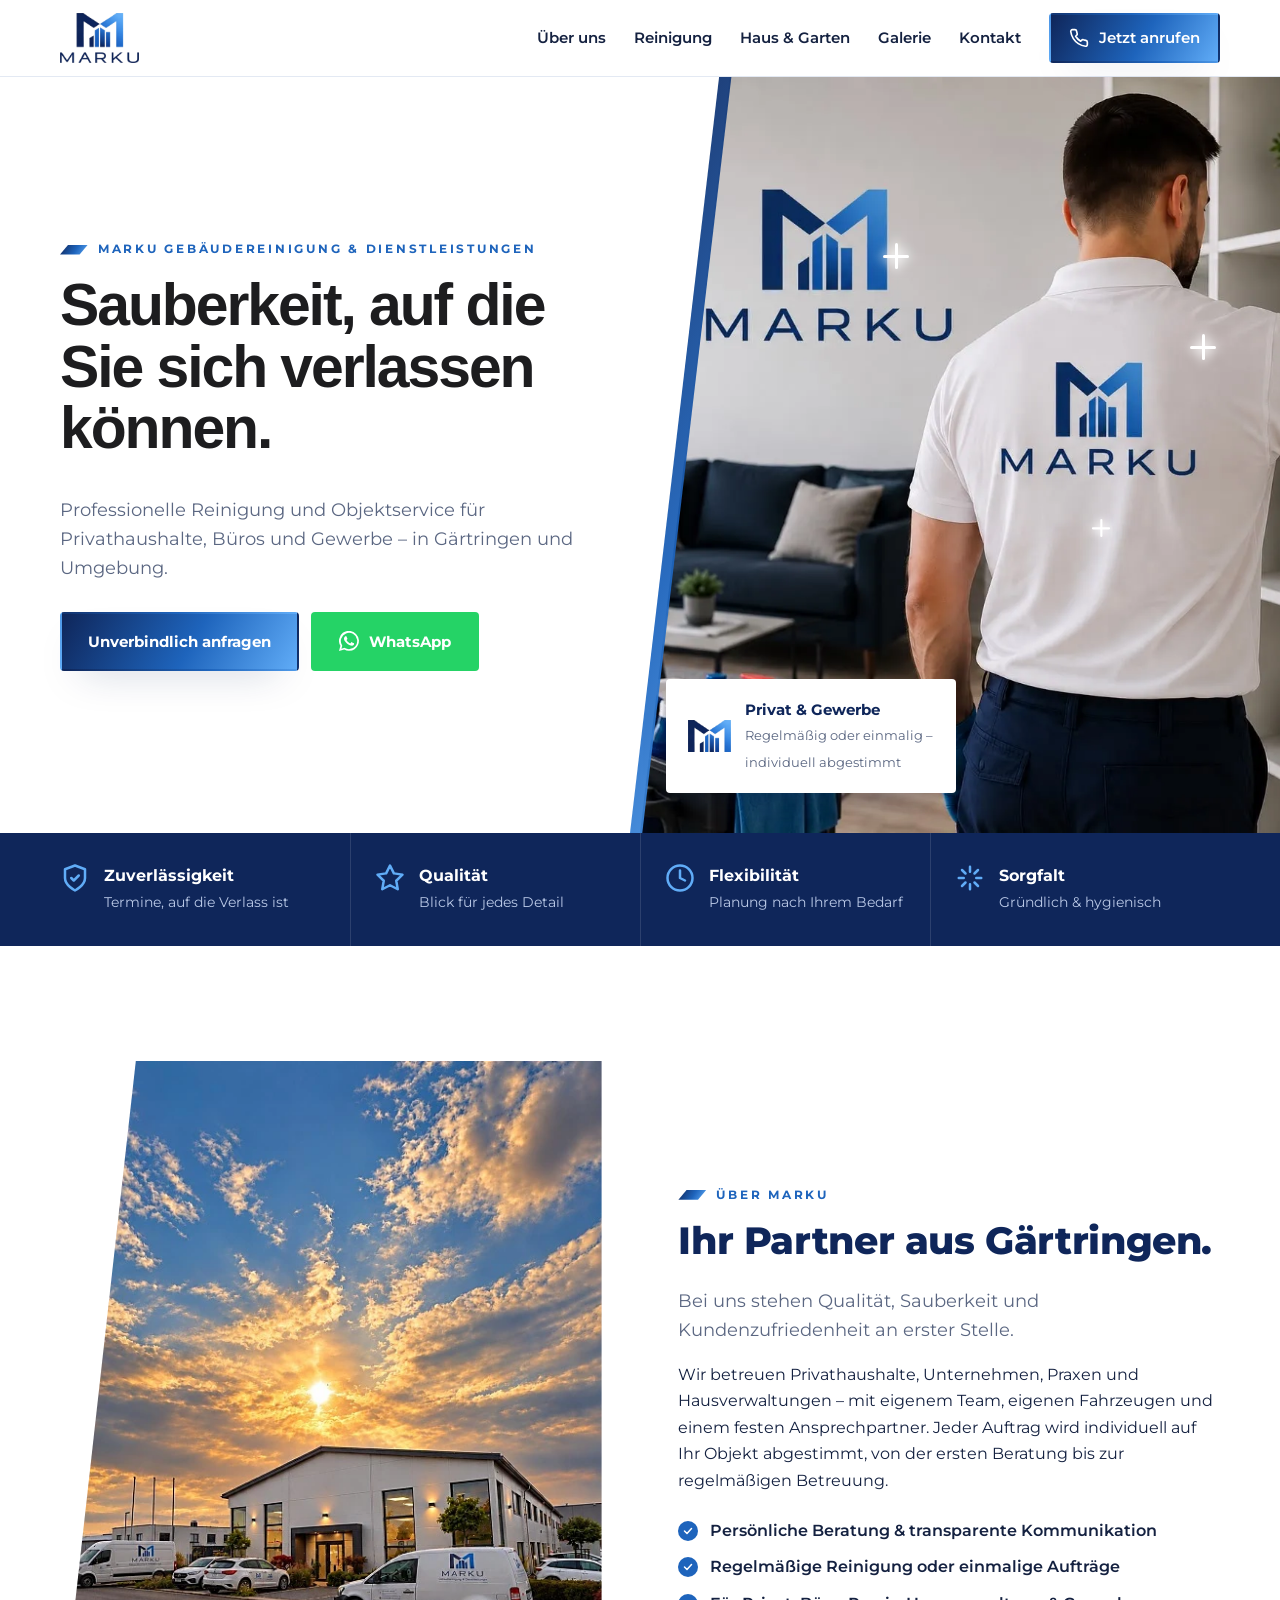
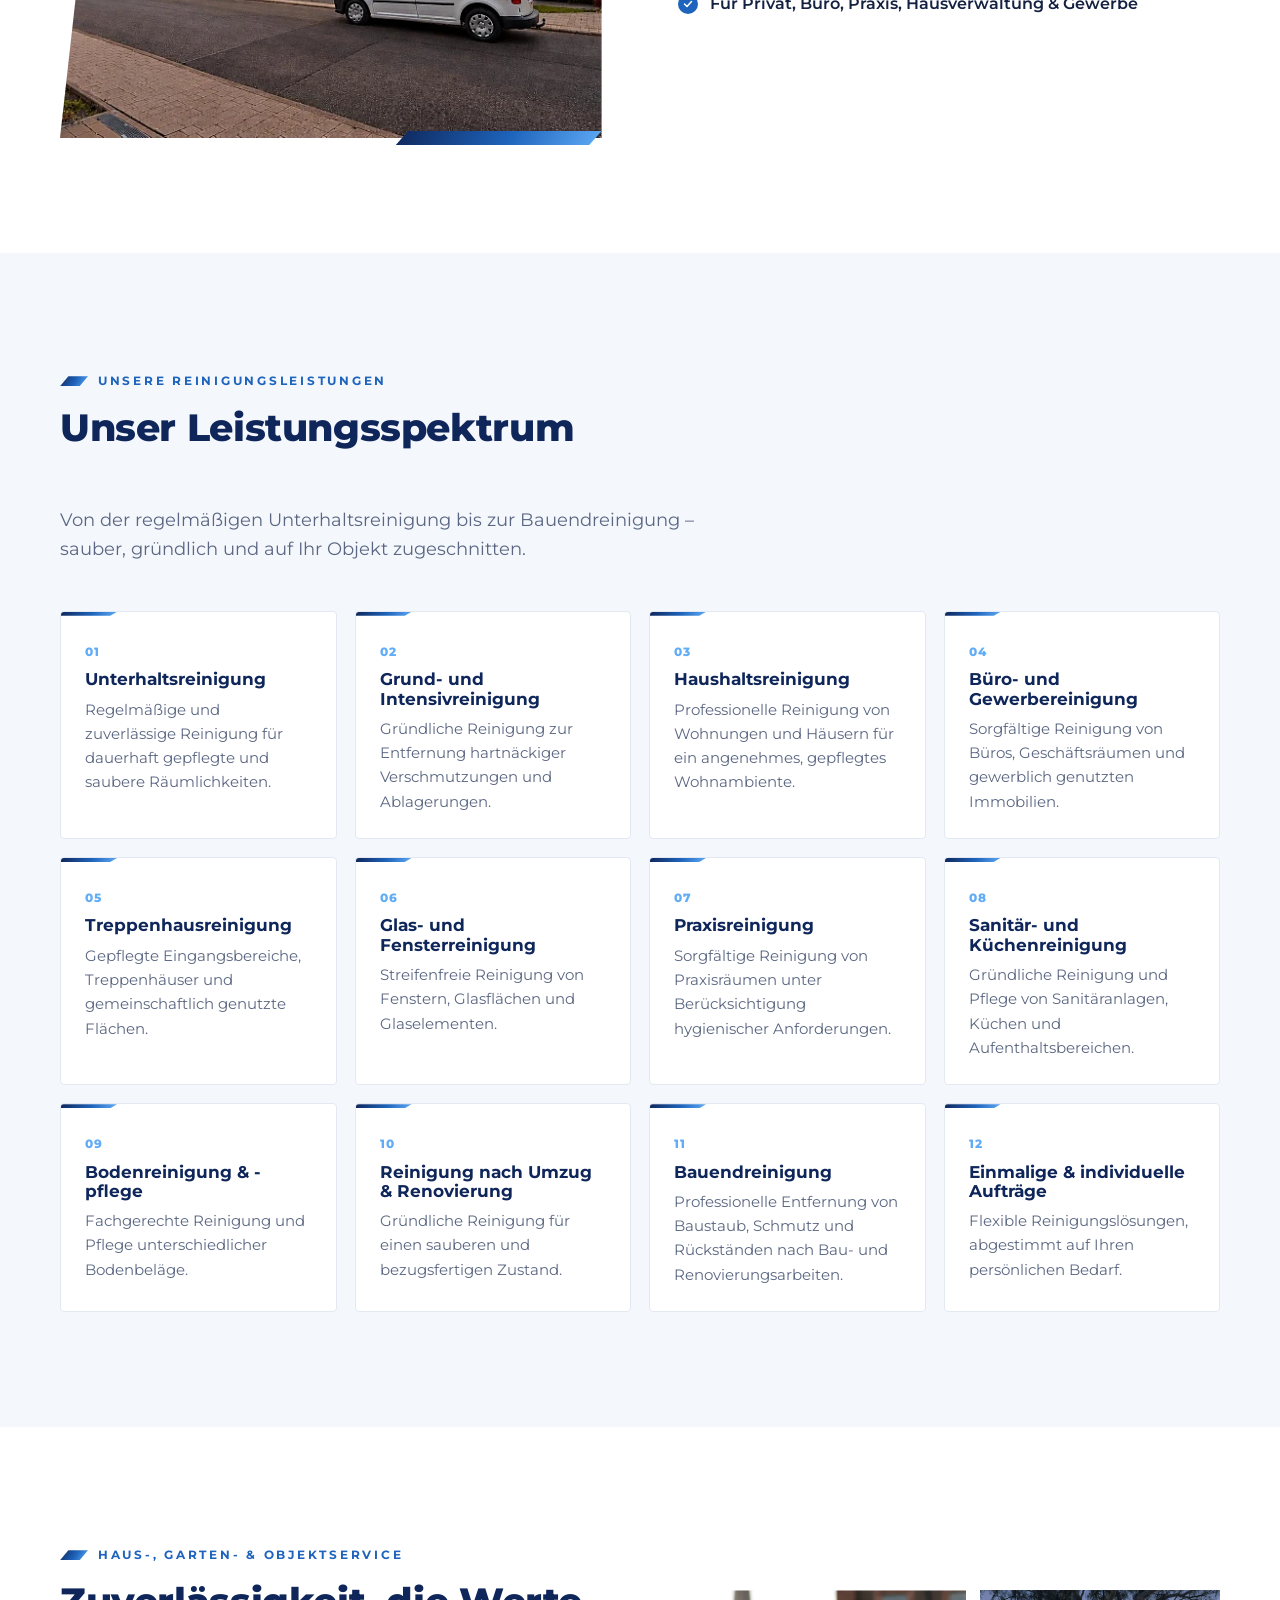
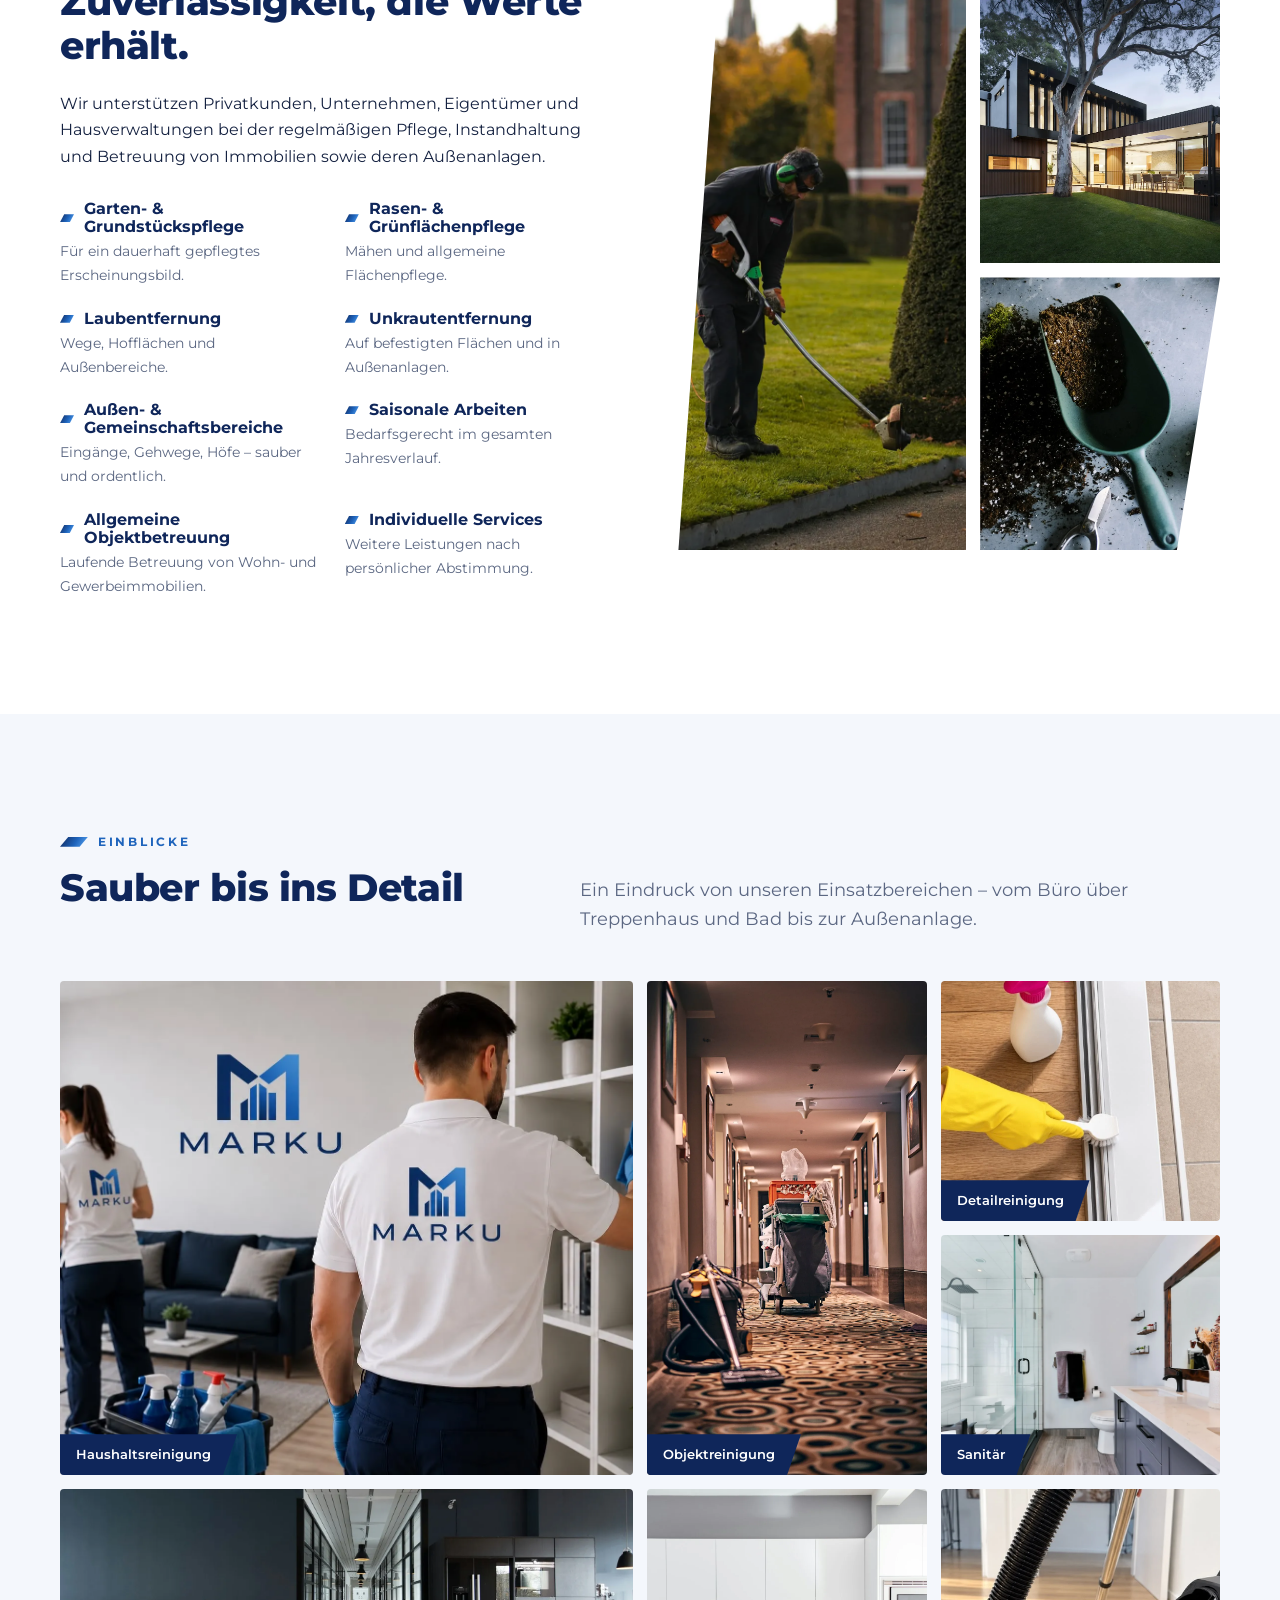
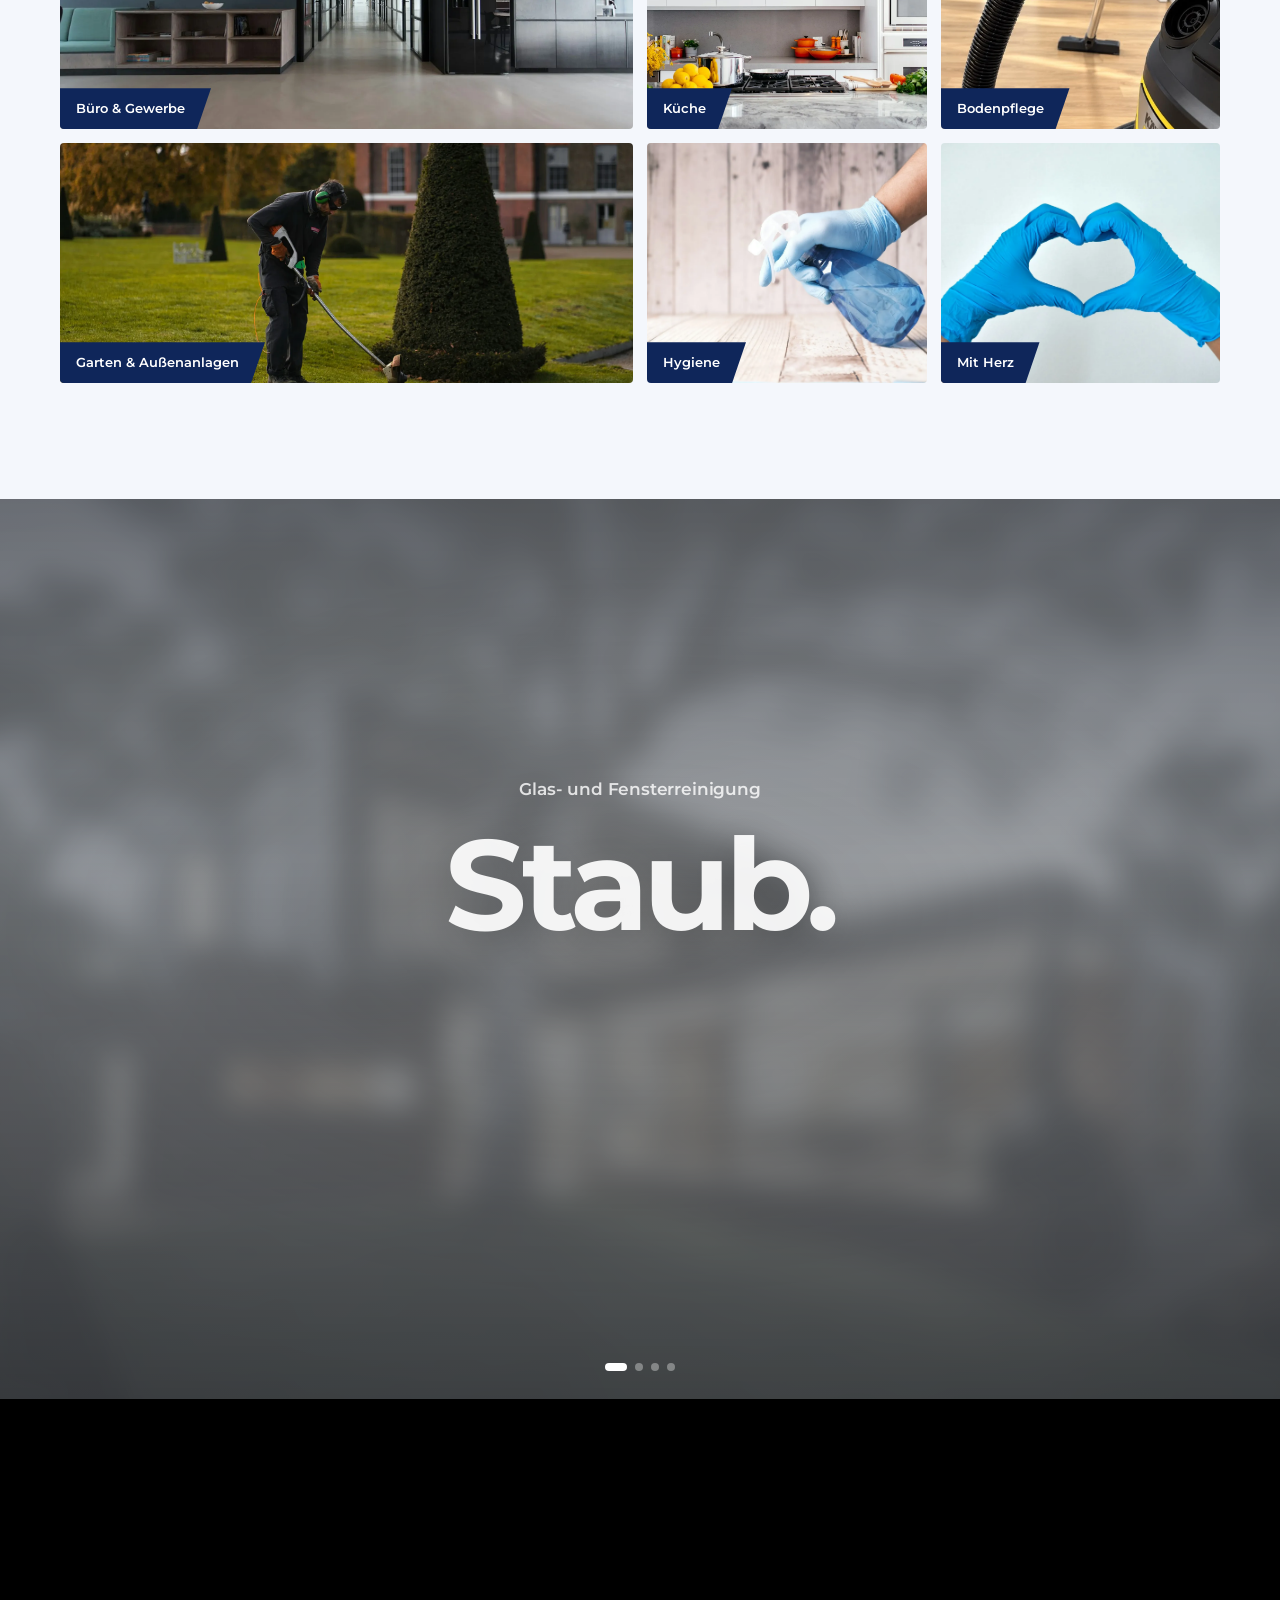
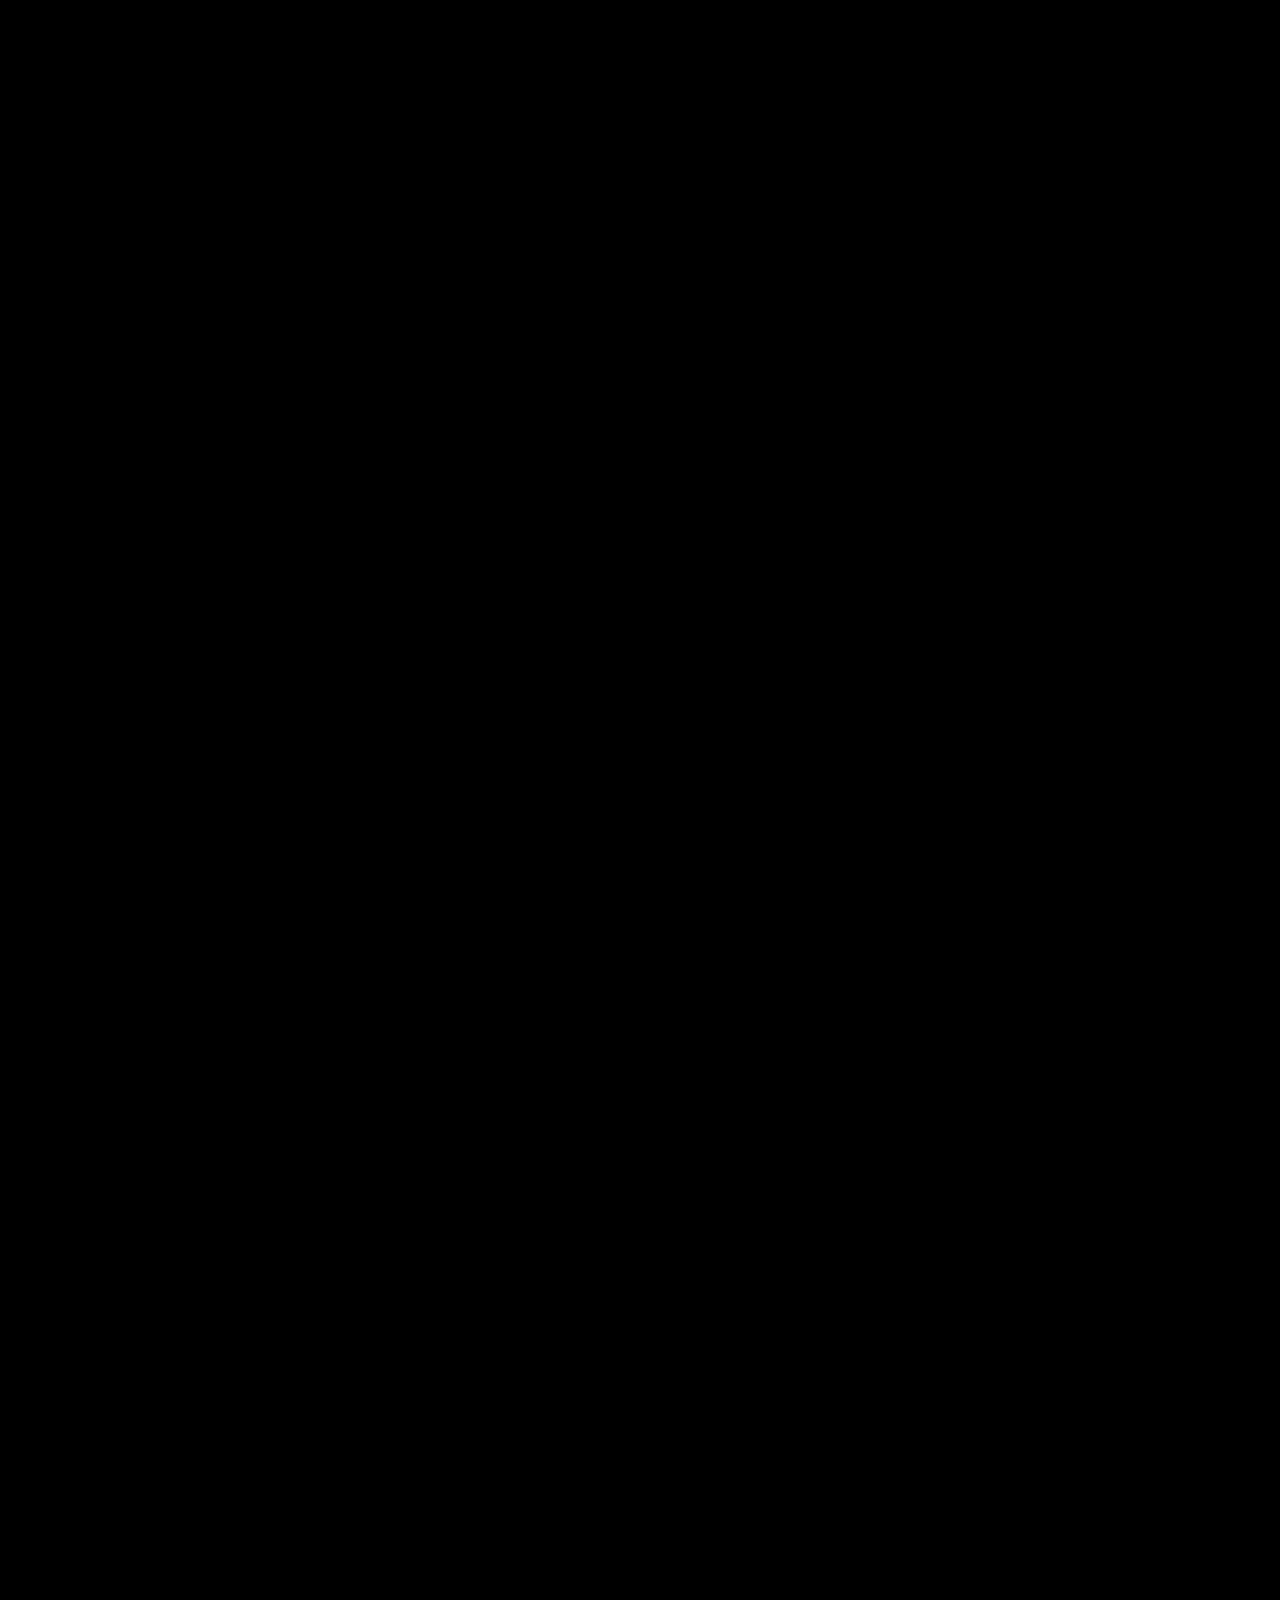
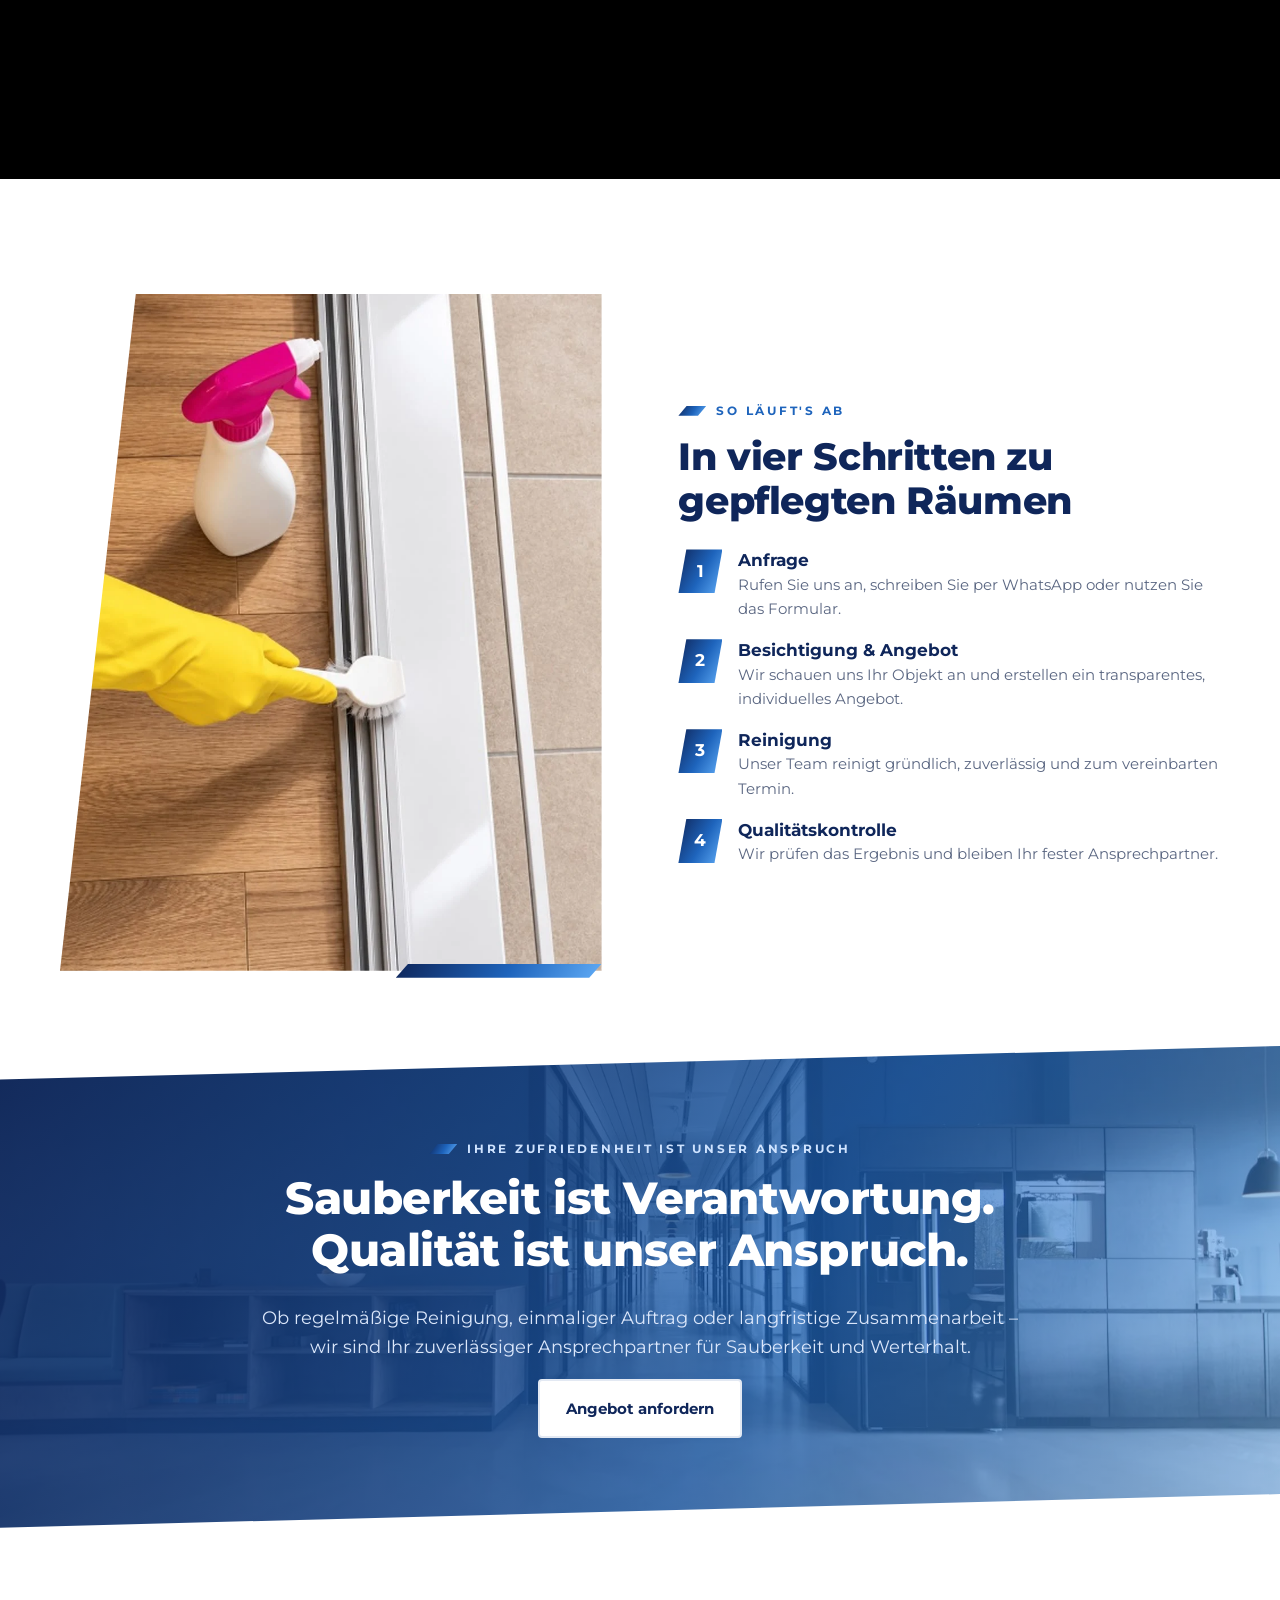
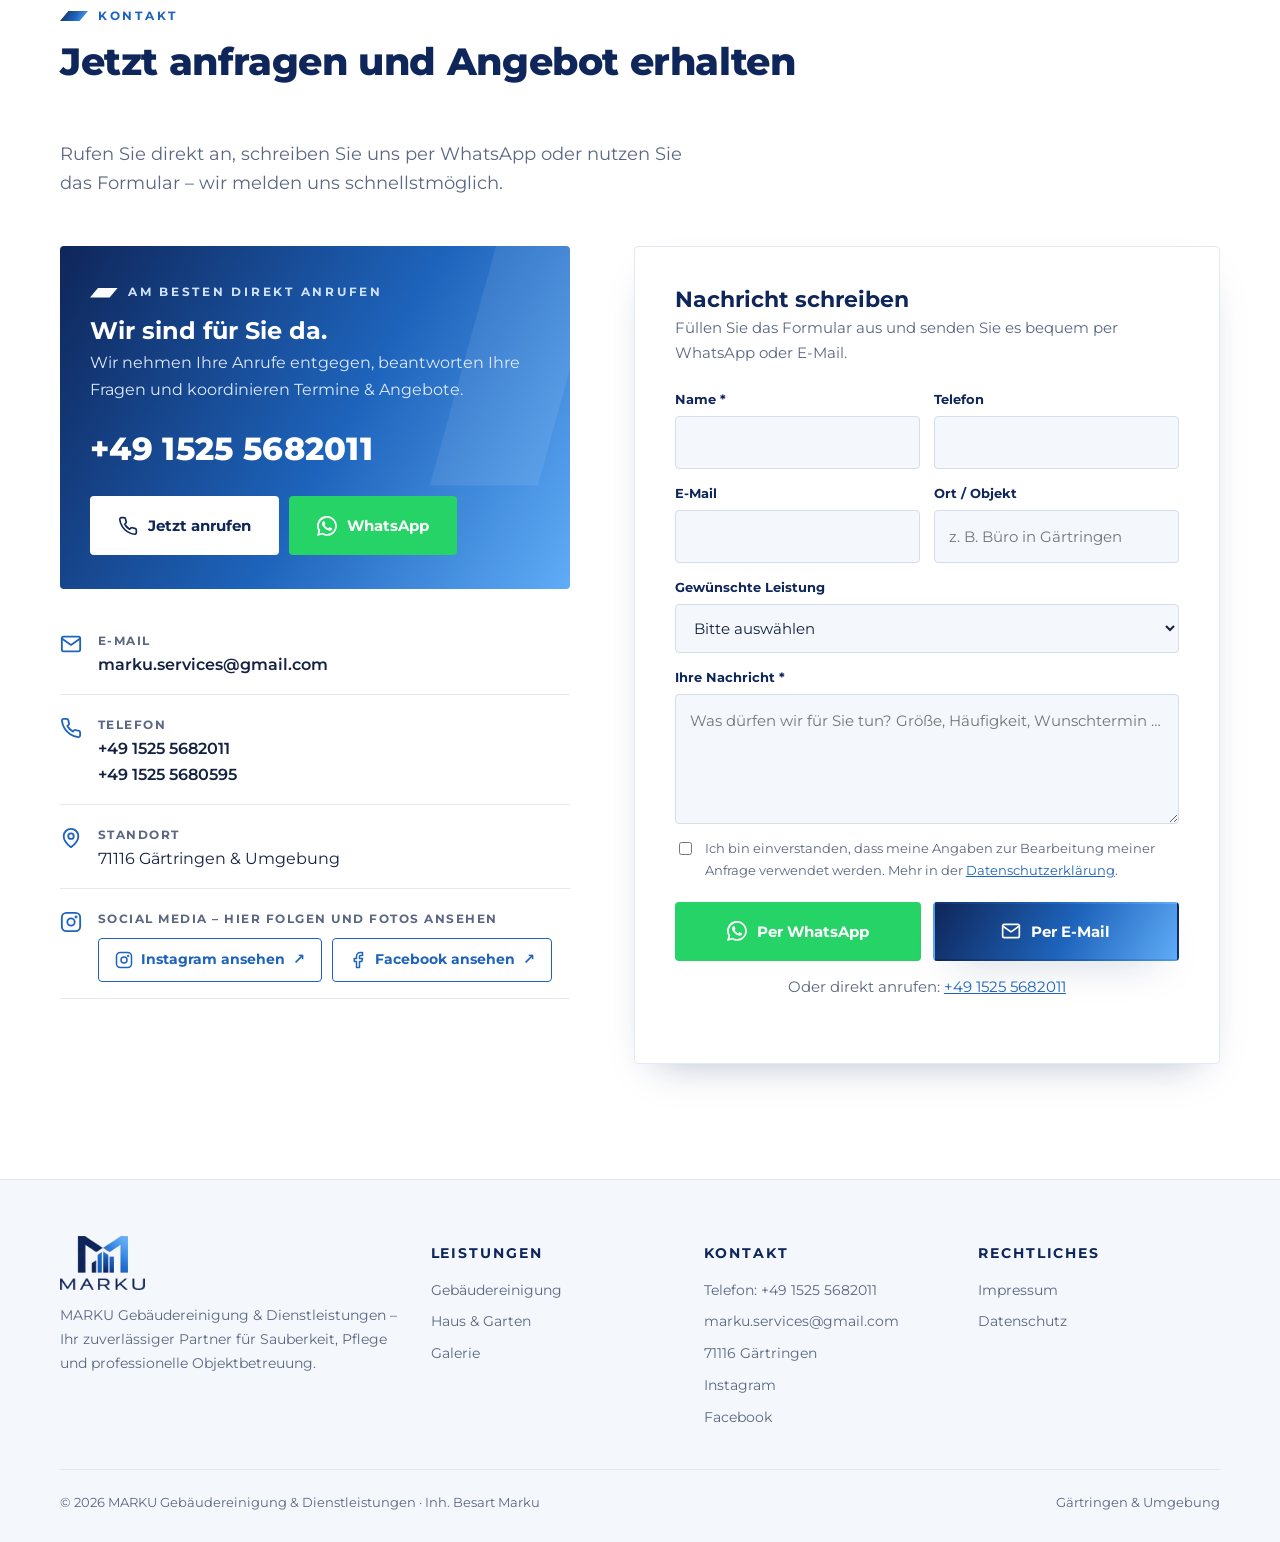
==== index.html @ d7a5909e "Social-Links als erkennbare Buttons (Instagram/Facebook ansehen) Co-Authored-By: Claude Sonnet 5.5 <" ====
<!doctype html>
<html lang="de">
<head>
  <meta charset="utf-8">
  <meta name="viewport" content="width=device-width, initial-scale=1">
  <title>MARKU Gebäudereinigung &amp; Dienstleistungen – Gärtringen</title>
  <meta name="description" content="MARKU Gebäudereinigung & Dienstleistungen in Gärtringen und Umgebung: Büro-, Unterhalts-, Fenster-, Treppenhaus- und Bauendreinigung sowie Haus-, Garten- und Objektservice.">
  <meta name="theme-color" content="#0f265a">
  <meta property="og:title" content="MARKU Gebäudereinigung & Dienstleistungen">
  <meta property="og:description" content="Sauberkeit ist Verantwortung – Qualität ist unser Anspruch. Reinigung & Objektservice in Gärtringen und Umgebung.">
  <meta property="og:image" content="assets/img/team.webp">
  <link rel="icon" href="assets/img/favicon.png" type="image/png">
  <link rel="preload" href="assets/fonts/montserrat.woff2" as="font" type="font/woff2" crossorigin>
  <link rel="stylesheet" href="assets/css/style.css">
  <link rel="stylesheet" href="assets/css/clarity.css">
  <script type="application/ld+json">
  {
    "@context": "https://schema.org",
    "@type": "HouseCleaningService",
    "name": "MARKU Gebäudereinigung & Dienstleistungen",
    "founder": "Besart Marku",
    "email": "marku.services@gmail.com",
    "telephone": "+4915255682011",
    "address": { "@type": "PostalAddress", "postalCode": "71116", "addressLocality": "Gärtringen", "addressCountry": "DE" },
    "areaServed": "Gärtringen und Umgebung",
    "sameAs": ["https://www.instagram.com/marku.services", "https://www.facebook.com/share/1TsEL2hsK3/?mibextid=wwXIfr"]
  }
  </script>
</head>
<body>

<!-- Icons -->
<svg width="0" height="0" style="position:absolute" aria-hidden="true">
  <symbol id="i-phone" viewBox="0 0 24 24" fill="none" stroke="currentColor" stroke-width="2" stroke-linecap="round" stroke-linejoin="round"><path d="M22 16.9v3a2 2 0 0 1-2.2 2 19.8 19.8 0 0 1-8.6-3.1 19.5 19.5 0 0 1-6-6A19.8 19.8 0 0 1 2.1 4.2 2 2 0 0 1 4.1 2h3a2 2 0 0 1 2 1.7c.1 1 .4 1.9.7 2.8a2 2 0 0 1-.5 2.1L8 9.9a16 16 0 0 0 6 6l1.3-1.3a2 2 0 0 1 2.1-.4c.9.3 1.8.6 2.8.7a2 2 0 0 1 1.7 2z"/></symbol>
  <symbol id="i-wa" viewBox="0 0 24 24" fill="currentColor"><path d="M17.5 14.4c-.3-.1-1.8-.9-2-1-.3-.1-.5-.1-.7.1-.2.3-.8 1-.9 1.2-.2.2-.3.2-.6.1-.3-.1-1.3-.5-2.4-1.5-.9-.8-1.5-1.8-1.7-2.1-.2-.3 0-.5.1-.6l.4-.5c.2-.2.2-.3.3-.5.1-.2 0-.4 0-.5l-.9-2.2c-.2-.6-.5-.5-.7-.5h-.6c-.2 0-.5.1-.8.4-.3.3-1 1-1 2.5s1.1 2.9 1.2 3.1c.1.2 2.1 3.2 5.1 4.5.7.3 1.3.5 1.7.6.7.2 1.4.2 1.9.1.6-.1 1.8-.7 2-1.4.2-.7.2-1.3.2-1.4-.1-.2-.3-.3-.6-.4zM12 21.8c-1.8 0-3.5-.5-5-1.4l-.4-.2-3.7 1 1-3.6-.2-.4A9.8 9.8 0 1 1 12 21.8zm8.4-18.2A11.8 11.8 0 0 0 1.7 17.8L0 24l6.3-1.7a11.8 11.8 0 0 0 5.7 1.4A11.8 11.8 0 0 0 20.4 3.6z"/></symbol>
  <symbol id="i-mail" viewBox="0 0 24 24" fill="none" stroke="currentColor" stroke-width="2" stroke-linecap="round" stroke-linejoin="round"><rect x="2" y="4" width="20" height="16" rx="2"/><path d="m22 6-10 7L2 6"/></symbol>
  <symbol id="i-pin" viewBox="0 0 24 24" fill="none" stroke="currentColor" stroke-width="2" stroke-linecap="round" stroke-linejoin="round"><path d="M20 10c0 6-8 12-8 12S4 16 4 10a8 8 0 0 1 16 0z"/><circle cx="12" cy="10" r="3"/></symbol>
  <symbol id="i-insta" viewBox="0 0 24 24" fill="none" stroke="currentColor" stroke-width="2" stroke-linecap="round" stroke-linejoin="round"><rect x="2" y="2" width="20" height="20" rx="5"/><circle cx="12" cy="12" r="4"/><circle cx="17.5" cy="6.5" r=".6" fill="currentColor"/></symbol>
  <symbol id="i-fb" viewBox="0 0 24 24" fill="none" stroke="currentColor" stroke-width="2" stroke-linecap="round" stroke-linejoin="round"><path d="M18 2h-3a5 5 0 0 0-5 5v3H7v4h3v8h4v-8h3l1-4h-4V7a1 1 0 0 1 1-1h3z"/></symbol>
  <symbol id="i-shield" viewBox="0 0 24 24" fill="none" stroke="currentColor" stroke-width="2" stroke-linecap="round" stroke-linejoin="round"><path d="M12 22s8-4 8-10V5l-8-3-8 3v7c0 6 8 10 8 10z"/><path d="m9 12 2 2 4-4"/></symbol>
  <symbol id="i-star" viewBox="0 0 24 24" fill="none" stroke="currentColor" stroke-width="2" stroke-linecap="round" stroke-linejoin="round"><path d="m12 2 3.1 6.3 6.9 1-5 4.9 1.2 6.8L12 17.8 5.8 21l1.2-6.8-5-4.9 6.9-1z"/></symbol>
  <symbol id="i-clock" viewBox="0 0 24 24" fill="none" stroke="currentColor" stroke-width="2" stroke-linecap="round" stroke-linejoin="round"><circle cx="12" cy="12" r="10"/><path d="M12 6v6l4 2"/></symbol>
  <symbol id="i-spark" viewBox="0 0 24 24" fill="none" stroke="currentColor" stroke-width="2" stroke-linecap="round" stroke-linejoin="round"><path d="M12 3v4M12 17v4M3 12h4M17 12h4M5.6 5.6l2.8 2.8M15.6 15.6l2.8 2.8M5.6 18.4l2.8-2.8M15.6 8.4l2.8-2.8"/></symbol>
</svg>

<header class="header">
  <div class="container header__inner">
    <a class="brand" href="#top" aria-label="MARKU – zur Startseite">
      <img src="assets/img/logo-sm.png" alt="MARKU Gebäudereinigung &amp; Dienstleistungen" width="220" height="140">
    </a>
    <nav class="nav" id="nav" aria-label="Hauptnavigation">
      <a href="#ueber-uns">Über uns</a>
      <a href="#leistungen">Reinigung</a>
      <a href="#objektservice">Haus &amp; Garten</a>
      <a href="#galerie">Galerie</a>
      <a href="#kontakt">Kontakt</a>
      <!-- TELEFON -->
      <a class="btn btn--primary" href="tel:+4915255682011"><svg><use href="#i-phone"/></svg>Jetzt anrufen</a>
    </nav>
    <button class="nav-toggle" aria-label="Menü öffnen" aria-expanded="false" aria-controls="nav"><span></span><span></span><span></span></button>
  </div>
</header>

<main id="top">

  <!-- HERO -->
  <section class="hero">
    <div class="container hero__wrap">
      <div class="hero__grid">
        <div class="hero__text reveal">
          <span class="eyebrow">MARKU Gebäudereinigung &amp; Dienstleistungen</span>
          <h1 class="hero__title">Sauberkeit, auf die Sie sich verlassen können.</h1>
          <p class="lead">Professionelle Reinigung und Objektservice für Privathaushalte, Büros und Gewerbe – in Gärtringen und Umgebung.</p>
          <div class="hero__actions">
            <a class="btn btn--primary" href="#kontakt">Unverbindlich anfragen</a>
            <a class="btn btn--wa" href="https://wa.me/4915255682011?text=Hallo%20MARKU%2C%20ich%20interessiere%20mich%20f%C3%BCr%20ein%20Angebot." target="_blank" rel="noopener"><svg><use href="#i-wa"/></svg>WhatsApp</a>
          </div>
        </div>
        <div aria-hidden="true"></div>
      </div>
      <div class="bubbles" aria-hidden="true"><i></i><i></i><i></i><i></i><i></i><i></i><i></i><i></i><i></i></div>
      <div class="hero__media hero__full">
        <img src="assets/img/team.webp" alt="MARKU-Team bei der Reinigung einer Wohnung" width="1535" height="1024" fetchpriority="high">
        <span class="sparkle" style="top:22%;left:38%" aria-hidden="true"></span>
        <span class="sparkle sparkle--2" style="top:58%;left:70%" aria-hidden="true"></span>
        <span class="sparkle sparkle--3" style="top:34%;left:86%" aria-hidden="true"></span>
        <div class="hero__badge">
          <img src="assets/img/logo-mark.png" alt="" width="44" height="32">
          <div><strong>Privat &amp; Gewerbe</strong><span>Regelmäßig oder einmalig – individuell abgestimmt</span></div>
        </div>
      </div>
    </div>
  </section>

  <!-- WERTE -->
  <section class="values" aria-label="Unsere Stärken">
    <div class="container values__grid">
      <div class="value"><svg><use href="#i-shield"/></svg><div><strong>Zuverlässigkeit</strong><span>Termine, auf die Verlass ist</span></div></div>
      <div class="value"><svg><use href="#i-star"/></svg><div><strong>Qualität</strong><span>Blick für jedes Detail</span></div></div>
      <div class="value"><svg><use href="#i-clock"/></svg><div><strong>Flexibilität</strong><span>Planung nach Ihrem Bedarf</span></div></div>
      <div class="value"><svg><use href="#i-spark"/></svg><div><strong>Sorgfalt</strong><span>Gründlich &amp; hygienisch</span></div></div>
    </div>
  </section>

  <!-- INTRO -->
  <section class="section" id="ueber-uns">
    <div class="container split">
      <div class="split__media slant-img slant-img--left reveal">
        <img src="assets/img/firmensitz.webp" alt="Firmengebäude von MARKU mit Firmenfahrzeugen bei Sonnenuntergang" width="567" height="694" loading="lazy">
      </div>
      <div class="reveal">
        <span class="eyebrow">Über MARKU</span>
        <h2>Ihr Partner aus Gärtringen.</h2>
        <p class="lead">Bei uns stehen Qualität, Sauberkeit und Kundenzufriedenheit an erster Stelle.</p>
        <p>Wir betreuen Privathaushalte, Unternehmen, Praxen und Hausverwaltungen – mit eigenem Team, eigenen Fahrzeugen und einem festen Ansprechpartner. Jeder Auftrag wird individuell auf Ihr Objekt abgestimmt, von der ersten Beratung bis zur regelmäßigen Betreuung.</p>
        <ul class="check-list">
          <li>Persönliche Beratung &amp; transparente Kommunikation</li>
          <li>Regelmäßige Reinigung oder einmalige Aufträge</li>
          <li>Für Privat, Büro, Praxis, Hausverwaltung &amp; Gewerbe</li>
        </ul>
      </div>
    </div>
  </section>

  <!-- REINIGUNGSLEISTUNGEN -->
  <section class="section section--soft" id="leistungen">
    <div class="container">
      <div class="section-head reveal">
        <div>
          <span class="eyebrow">Unsere Reinigungsleistungen</span>
          <h2>Unser Leistungsspektrum</h2>
        </div>
        <p class="lead">Von der regelmäßigen Unterhaltsreinigung bis zur Bauendreinigung – sauber, gründlich und auf Ihr Objekt zugeschnitten.</p>
      </div>
      <div class="cards">
        <article class="card reveal"><span class="card__num">01</span><h3>Unterhaltsreinigung</h3><p>Regelmäßige und zuverlässige Reinigung für dauerhaft gepflegte und saubere Räumlichkeiten.</p></article>
        <article class="card reveal"><span class="card__num">02</span><h3>Grund- und Intensivreinigung</h3><p>Gründliche Reinigung zur Entfernung hartnäckiger Verschmutzungen und Ablagerungen.</p></article>
        <article class="card reveal"><span class="card__num">03</span><h3>Haushaltsreinigung</h3><p>Professionelle Reinigung von Wohnungen und Häusern für ein angenehmes, gepflegtes Wohnambiente.</p></article>
        <article class="card reveal"><span class="card__num">04</span><h3>Büro- und Gewerbereinigung</h3><p>Sorgfältige Reinigung von Büros, Geschäftsräumen und gewerblich genutzten Immobilien.</p></article>
        <article class="card reveal"><span class="card__num">05</span><h3>Treppenhausreinigung</h3><p>Gepflegte Eingangsbereiche, Treppenhäuser und gemeinschaftlich genutzte Flächen.</p></article>
        <article class="card reveal"><span class="card__num">06</span><h3>Glas- und Fensterreinigung</h3><p>Streifenfreie Reinigung von Fenstern, Glasflächen und Glaselementen.</p></article>
        <article class="card reveal"><span class="card__num">07</span><h3>Praxisreinigung</h3><p>Sorgfältige Reinigung von Praxisräumen unter Berücksichtigung hygienischer Anforderungen.</p></article>
        <article class="card reveal"><span class="card__num">08</span><h3>Sanitär- und Küchenreinigung</h3><p>Gründliche Reinigung und Pflege von Sanitäranlagen, Küchen und Aufenthaltsbereichen.</p></article>
        <article class="card reveal"><span class="card__num">09</span><h3>Bodenreinigung &amp; -pflege</h3><p>Fachgerechte Reinigung und Pflege unterschiedlicher Bodenbeläge.</p></article>
        <article class="card reveal"><span class="card__num">10</span><h3>Reinigung nach Umzug &amp; Renovierung</h3><p>Gründliche Reinigung für einen sauberen und bezugsfertigen Zustand.</p></article>
        <article class="card reveal"><span class="card__num">11</span><h3>Bauendreinigung</h3><p>Professionelle Entfernung von Baustaub, Schmutz und Rückständen nach Bau- und Renovierungsarbeiten.</p></article>
        <article class="card reveal"><span class="card__num">12</span><h3>Einmalige &amp; individuelle Aufträge</h3><p>Flexible Reinigungslösungen, abgestimmt auf Ihren persönlichen Bedarf.</p></article>
      </div>
    </div>
  </section>


  <!-- OBJEKTSERVICE -->
  <section class="section" id="objektservice">
    <div class="container split split--reverse">
      <div class="split__media collage reveal">
        <img src="assets/img/garten.webp" alt="Gartenpflege mit Freischneider" loading="lazy" width="1800" height="1200">
        <img src="assets/img/haus.webp" alt="Gepflegtes Wohnhaus mit Außenanlage" loading="lazy" width="1600" height="1067">
        <img src="assets/img/gartenwerkzeug.webp" alt="Gartenwerkzeug" loading="lazy" width="1600" height="1067">
      </div>
      <div class="reveal">
        <span class="eyebrow">Haus-, Garten- &amp; Objektservice</span>
        <h2>Zuverlässigkeit, die Werte erhält.</h2>
        <p>Wir unterstützen Privatkunden, Unternehmen, Eigentümer und Hausverwaltungen bei der regelmäßigen Pflege, Instandhaltung und Betreuung von Immobilien sowie deren Außenanlagen.</p>
        <div class="mini-list">
          <div><h3>Garten- &amp; Grundstückspflege</h3><p>Für ein dauerhaft gepflegtes Erscheinungsbild.</p></div>
          <div><h3>Rasen- &amp; Grünflächenpflege</h3><p>Mähen und allgemeine Flächenpflege.</p></div>
          <div><h3>Laubentfernung</h3><p>Wege, Hofflächen und Außenbereiche.</p></div>
          <div><h3>Unkrautentfernung</h3><p>Auf befestigten Flächen und in Außenanlagen.</p></div>
          <div><h3>Außen- &amp; Gemeinschaftsbereiche</h3><p>Eingänge, Gehwege, Höfe – sauber und ordentlich.</p></div>
          <div><h3>Saisonale Arbeiten</h3><p>Bedarfsgerecht im gesamten Jahresverlauf.</p></div>
          <div><h3>Allgemeine Objektbetreuung</h3><p>Laufende Betreuung von Wohn- und Gewerbeimmobilien.</p></div>
          <div><h3>Individuelle Services</h3><p>Weitere Leistungen nach persönlicher Abstimmung.</p></div>
        </div>
      </div>
    </div>
  </section>

  <!-- GALERIE -->
  <section class="section section--soft" id="galerie">
    <div class="container">
      <div class="section-head reveal">
        <div>
          <span class="eyebrow">Einblicke</span>
          <h2>Sauber bis ins Detail</h2>
        </div>
        <p class="lead">Ein Eindruck von unseren Einsatzbereichen – vom Büro über Treppenhaus und Bad bis zur Außenanlage.</p>
      </div>
      <div class="gallery reveal">
        <figure class="g-big"><img src="assets/img/team.webp" alt="MARKU-Team bei der Arbeit" loading="lazy"><figcaption>Haushaltsreinigung</figcaption></figure>
        <figure class="g-tall"><img src="assets/img/flur.webp" alt="Reinigung eines Hotelflurs" loading="lazy"><figcaption>Objektreinigung</figcaption></figure>
        <figure><img src="assets/img/fugenreinigung.webp" alt="Reinigung mit Gummihandschuh und Bürste" loading="lazy"><figcaption>Detailreinigung</figcaption></figure>
        <figure><img src="assets/img/bad.webp" alt="Sauberes Badezimmer" loading="lazy"><figcaption>Sanitär</figcaption></figure>
        <figure class="g-wide"><img src="assets/img/korridor.webp" alt="Sauberer Büroflur" loading="lazy"><figcaption>Büro &amp; Gewerbe</figcaption></figure>
        <figure><img src="assets/img/kueche.webp" alt="Saubere Küche" loading="lazy"><figcaption>Küche</figcaption></figure>
        <figure><img src="assets/img/bodensauger.webp" alt="Bodenreinigung mit Industriesauger" loading="lazy"><figcaption>Bodenpflege</figcaption></figure>
        <figure class="g-wide"><img src="assets/img/garten.webp" alt="Gartenpflege" loading="lazy"><figcaption>Garten &amp; Außenanlagen</figcaption></figure>
        <figure><img src="assets/img/spray.webp" alt="Reinigung mit Handschuhen" loading="lazy"><figcaption>Hygiene</figcaption></figure>
        <figure><img src="assets/img/handschuhe.webp" alt="Blaue Reinigungshandschuhe formen ein Herz" loading="lazy"><figcaption>Mit Herz</figcaption></figure>
      </div>
    </div>
  </section>

  <!-- KLARHEIT (Scroll-Szene) -->
  <section class="clarity" id="fenster" aria-label="Glas- und Fensterreinigung">
    <div class="clarity__sticky">
      <div class="clarity__media"><img src="assets/img/haus.webp" alt="Blick durch ein frisch geputztes Fenster auf ein modernes Wohnhaus" width="1600" height="1067"></div>
      <div class="clarity__haze" aria-hidden="true"></div>
      <div class="clarity__sheen" aria-hidden="true"></div>
      <div class="clarity__scrim" aria-hidden="true"></div>
      <div class="clarity__text">
        <span class="clarity__eyebrow">Glas- und Fensterreinigung</span>
        <h2 class="clarity__words"><span class="dim">Staub.</span><span class="dim">Schlieren.</span><span class="dim">Kalkflecken.</span><span>Klarheit.</span></h2>
        <p class="clarity__sub">Streifenfreie Fenster- und Glasreinigung – innen und außen, für Privat und Gewerbe.</p>
        <div class="clarity__cta"><a href="#kontakt">Termin anfragen</a></div>
      </div>
      <div class="clarity__progress" aria-hidden="true"><i></i><i></i><i></i><i></i></div>
    </div>
  </section>

  <!-- SO LÄUFT'S AB -->
  <section class="section" id="ablauf">
    <div class="container split">
      <div class="split__media slant-img slant-img--left reveal"><img src="assets/img/fugenreinigung.webp" alt="Reinigung mit Gummihandschuh und Bürste" width="1600" height="1067" loading="lazy"></div>
      <div class="reveal">
        <span class="eyebrow">So läuft's ab</span>
        <h2>In vier Schritten zu gepflegten Räumen</h2>
        <ol class="steps">
          <li><b>1</b><div><h3>Anfrage</h3><p>Rufen Sie uns an, schreiben Sie per WhatsApp oder nutzen Sie das Formular.</p></div></li>
          <li><b>2</b><div><h3>Besichtigung &amp; Angebot</h3><p>Wir schauen uns Ihr Objekt an und erstellen ein transparentes, individuelles Angebot.</p></div></li>
          <li><b>3</b><div><h3>Reinigung</h3><p>Unser Team reinigt gründlich, zuverlässig und zum vereinbarten Termin.</p></div></li>
          <li><b>4</b><div><h3>Qualitätskontrolle</h3><p>Wir prüfen das Ergebnis und bleiben Ihr fester Ansprechpartner.</p></div></li>
        </ol>
      </div>
    </div>
  </section>

  <!-- BANNER -->
  <section class="banner banner--slant" aria-label="Unser Versprechen">
    <img src="assets/img/korridor.webp" alt="" loading="lazy" width="1600" height="1068">
    <div class="banner__inner reveal">
      <span class="eyebrow" style="color:#cfe3ff">Ihre Zufriedenheit ist unser Anspruch</span>
      <h2>Sauberkeit ist Verantwortung. Qualität ist unser Anspruch.</h2>
      <p>Ob regelmäßige Reinigung, einmaliger Auftrag oder langfristige Zusammenarbeit – wir sind Ihr zuverlässiger Ansprechpartner für Sauberkeit und Werterhalt.</p>
      <a class="btn btn--ghost" href="#kontakt">Angebot anfordern</a>
    </div>
  </section>


  <!-- KONTAKT -->
  <section class="section" id="kontakt">
    <div class="container">
      <div class="section-head reveal">
        <div>
          <span class="eyebrow">Kontakt</span>
          <h2>Jetzt anfragen und Angebot erhalten</h2>
        </div>
        <p class="lead">Rufen Sie direkt an, schreiben Sie uns per WhatsApp oder nutzen Sie das Formular – wir melden uns schnellstmöglich.</p>
      </div>

      <div class="contact">
        <div class="reveal">
          <div class="claudia">
            <span class="eyebrow">Am besten direkt anrufen</span>
            <h3>Wir sind für Sie da.</h3>
            <p>Wir nehmen Ihre Anrufe entgegen, beantworten Ihre Fragen und koordinieren Termine &amp; Angebote.</p>
            <!-- TELEFON (Anzeige + tel:-Link) -->
            <a class="claudia__tel" href="tel:+4915255682011">+49 1525 5682011</a>
            <div class="claudia__actions">
              <a class="btn btn--ghost" href="tel:+4915255682011"><svg><use href="#i-phone"/></svg>Jetzt anrufen</a>
              <a class="btn btn--wa" href="https://wa.me/4915255682011" target="_blank" rel="noopener"><svg><use href="#i-wa"/></svg>WhatsApp</a>
            </div>
          </div>

          <ul class="info-list">
            <li><svg><use href="#i-mail"/></svg><div><small>E-Mail</small><a href="mailto:marku.services@gmail.com">marku.services@gmail.com</a></div></li>
            <li><svg><use href="#i-phone"/></svg><div><small>Telefon</small><a href="tel:+4915255682011">+49 1525 5682011</a><br><a href="tel:+4915255680595">+49 1525 5680595</a></div></li>
            <li><svg><use href="#i-pin"/></svg><div><small>Standort</small>71116 Gärtringen &amp; Umgebung</div></li>
            <li><svg><use href="#i-insta"/></svg><div><small>Social Media – hier folgen und Fotos ansehen</small><div class="social"><a class="social__btn" href="https://www.instagram.com/marku.services" target="_blank" rel="noopener"><svg><use href="#i-insta"/></svg>Instagram ansehen</a><a class="social__btn" href="https://www.facebook.com/share/1TsEL2hsK3/?mibextid=wwXIfr" target="_blank" rel="noopener"><svg><use href="#i-fb"/></svg>Facebook ansehen</a></div></div></li>
          </ul>
        </div>

        <form class="form reveal" id="contact-form" novalidate>
          <h3>Nachricht schreiben</h3>
          <p>Füllen Sie das Formular aus und senden Sie es bequem per WhatsApp oder E-Mail.</p>
          <div class="form__row">
            <div class="field"><label for="f-name">Name *</label><input id="f-name" name="name" autocomplete="name" required></div>
            <div class="field"><label for="f-phone">Telefon</label><input id="f-phone" name="phone" type="tel" autocomplete="tel"></div>
          </div>
          <div class="form__row">
            <div class="field"><label for="f-mail">E-Mail</label><input id="f-mail" name="email" type="email" autocomplete="email"></div>
            <div class="field"><label for="f-place">Ort / Objekt</label><input id="f-place" name="place" placeholder="z. B. Büro in Gärtringen"></div>
          </div>
          <div class="field">
            <label for="f-service">Gewünschte Leistung</label>
            <select id="f-service" name="service">
              <option>Bitte auswählen</option>
              <option>Unterhaltsreinigung</option>
              <option>Grund- und Intensivreinigung</option>
              <option>Haushaltsreinigung</option>
              <option>Büro- und Gewerbereinigung</option>
              <option>Treppenhausreinigung</option>
              <option>Glas- und Fensterreinigung</option>
              <option>Praxisreinigung</option>
              <option>Bauendreinigung / Umzugsreinigung</option>
              <option>Haus-, Garten- &amp; Objektservice</option>
              <option>Sonstiges</option>
            </select>
          </div>
          <div class="field"><label for="f-msg">Ihre Nachricht *</label><textarea id="f-msg" name="message" required placeholder="Was dürfen wir für Sie tun? Größe, Häufigkeit, Wunschtermin …"></textarea></div>
          <label class="consent"><input type="checkbox" id="f-consent" required> <span>Ich bin einverstanden, dass meine Angaben zur Bearbeitung meiner Anfrage verwendet werden. Mehr in der <a href="datenschutz.html">Datenschutzerklärung</a>.</span></label>
          <p class="form__error" id="form-error" role="alert"></p>
          <div class="form__actions">
            <button type="submit" class="btn btn--wa" data-via="whatsapp"><svg><use href="#i-wa"/></svg>Per WhatsApp</button>
            <button type="submit" class="btn btn--primary" data-via="mail"><svg><use href="#i-mail"/></svg>Per E-Mail</button>
          </div>
          <p class="form__note">Oder direkt anrufen: <a href="tel:+4915255682011">+49 1525 5682011</a> </p>
        </form>
      </div>
    </div>
  </section>
</main>

<footer class="footer">
  <div class="container">
    <div class="footer__grid">
      <div>
        <img src="assets/img/logo-sm.png" alt="MARKU" width="220" height="140" loading="lazy">
        <p>MARKU Gebäudereinigung &amp; Dienstleistungen – Ihr zuverlässiger Partner für Sauberkeit, Pflege und professionelle Objektbetreuung.</p>
      </div>
      <div>
        <h4>Leistungen</h4>
        <ul>
          <li><a href="#leistungen">Gebäudereinigung</a></li>
          <li><a href="#objektservice">Haus &amp; Garten</a></li>
          <li><a href="#galerie">Galerie</a></li>
        </ul>
      </div>
      <div>
        <h4>Kontakt</h4>
        <ul>
          <li><a href="tel:+4915255682011">Telefon: +49 1525 5682011</a></li>
          <li><a href="mailto:marku.services@gmail.com">marku.services@gmail.com</a></li>
          <li>71116 Gärtringen</li>
          <li><a href="https://www.instagram.com/marku.services" target="_blank" rel="noopener">Instagram</a></li>
          <li><a href="https://www.facebook.com/share/1TsEL2hsK3/?mibextid=wwXIfr" target="_blank" rel="noopener">Facebook</a></li>
        </ul>
      </div>
      <div>
        <h4>Rechtliches</h4>
        <ul>
          <li><a href="impressum.html">Impressum</a></li>
          <li><a href="datenschutz.html">Datenschutz</a></li>
        </ul>
      </div>
    </div>
    <div class="footer__bottom">
      <span>© <span id="year">2026</span> MARKU Gebäudereinigung &amp; Dienstleistungen · Inh. Besart Marku</span>
      <span>Gärtringen &amp; Umgebung</span>
    </div>
  </div>
</footer>

<div class="mobile-bar">
  <a href="tel:+4915255682011"><svg><use href="#i-phone"/></svg>Anrufen</a>
  <a href="https://wa.me/4915255682011" target="_blank" rel="noopener"><svg><use href="#i-wa"/></svg>WhatsApp</a>
</div>

<div class="lightbox" id="lightbox" role="dialog" aria-modal="true" aria-label="Bildansicht">
  <button type="button" aria-label="Schließen">&times;</button>
  <img alt="">
</div>

<script src="assets/js/main.js"></script>
<script src="assets/js/clarity.js"></script>
</body>
</html>
---- assets/css/style.css ----
/* MARKU Gebäudereinigung & Dienstleistungen – Stylesheet
   Farben direkt aus dem Logo übernommen. */

@font-face {
  font-family: "Montserrat";
  src: url("../fonts/montserrat.woff2") format("woff2");
  font-weight: 400 800;
  font-style: normal;
  font-display: swap;
}

:root {
  --navy: #0f265a;
  --navy-2: #15377a;
  --blue: #1e64bc;
  --blue-2: #236fcf;
  --sky: #60acf7;
  --grad: linear-gradient(120deg, var(--navy) 0%, var(--blue) 55%, var(--sky) 100%);
  --ink: #142140;
  --muted: #5b6782;
  --line: #e3e9f3;
  --soft: #f4f7fc;
  --white: #ffffff;
  --wa: #25d366;
  --radius: 4px;
  --shadow: 0 18px 40px -22px rgba(15, 38, 90, .35);
  --max: 1200px;
  --slant: 14%;
}

*, *::before, *::after { box-sizing: border-box; }
html { scroll-behavior: smooth; scroll-padding-top: 84px; }
body {
  margin: 0;
  font-family: "Montserrat", system-ui, -apple-system, "Segoe UI", Arial, sans-serif;
  color: var(--ink);
  background: var(--white);
  line-height: 1.65;
  font-size: 16px;
  -webkit-font-smoothing: antialiased;
}
img { max-width: 100%; display: block; }
a { color: var(--blue); }
h1, h2, h3 { line-height: 1.15; margin: 0 0 .6em; color: var(--navy); }
h1 { font-size: clamp(2rem, 4.6vw, 3.4rem); font-weight: 800; letter-spacing: -.02em; }
h2 { font-size: clamp(1.6rem, 3.2vw, 2.4rem); font-weight: 800; letter-spacing: -.01em; }
h3 { font-size: 1.05rem; font-weight: 700; }
p { margin: 0 0 1em; }

.container { width: 100%; max-width: var(--max); margin: 0 auto; padding: 0 20px; }
.section { padding: clamp(64px, 9vw, 120px) 0; }
.section--soft { background: var(--soft); }

.eyebrow {
  display: inline-flex; align-items: center; gap: 10px;
  font-size: .78rem; font-weight: 700; letter-spacing: .22em; text-transform: uppercase;
  color: var(--blue); margin-bottom: 14px;
}
.eyebrow::before {
  content: ""; width: 28px; height: 10px; background: var(--grad);
  clip-path: polygon(30% 0, 100% 0, 70% 100%, 0 100%);
}
.lead { font-size: 1.1rem; color: var(--muted); max-width: 640px; }

/* ---------- Buttons ---------- */
.btn {
  display: inline-flex; align-items: center; justify-content: center; gap: 10px;
  padding: 15px 26px; border-radius: var(--radius); border: 2px solid transparent;
  font: inherit; font-weight: 700; font-size: .95rem; text-decoration: none; cursor: pointer;
  transition: transform .15s ease, box-shadow .15s ease, background .15s ease;
  white-space: nowrap;
}
.btn:hover { transform: translateY(-2px); }
.btn svg { width: 20px; height: 20px; flex: none; }
.btn--primary { background: var(--grad); color: #fff; box-shadow: var(--shadow); }
.btn--wa { background: var(--wa); color: #fff; }
.btn--ghost { background: #fff; color: var(--navy); border-color: var(--line); }
.btn--ghost:hover { border-color: var(--blue); }
.btn--block { width: 100%; }

/* ---------- Header ---------- */
.header {
  position: sticky; top: 0; z-index: 50;
  background: rgba(255, 255, 255, .94); backdrop-filter: saturate(1.4) blur(10px);
  border-bottom: 1px solid var(--line);
}
.header__inner { display: flex; align-items: center; justify-content: space-between; height: 76px; gap: 24px; }
.brand { display: flex; align-items: center; text-decoration: none; }
.brand img { height: 50px; width: auto; }
.nav { display: flex; align-items: center; gap: 28px; }
.nav a { color: var(--ink); text-decoration: none; font-weight: 600; font-size: .92rem; }
.nav a:hover { color: var(--blue); }
.nav .btn { color: #fff; padding: 11px 18px; }
.nav-toggle { display: none; background: none; border: 0; padding: 8px; cursor: pointer; }
.nav-toggle span { display: block; width: 26px; height: 2px; background: var(--navy); margin: 6px 0; transition: .2s; }

/* ---------- Hero ---------- */
.hero { position: relative; overflow: hidden; }
.hero__grid { display: grid; grid-template-columns: 1.05fr 1fr; min-height: min(84vh, 760px); }
.hero__text { display: flex; flex-direction: column; justify-content: center; padding: 64px 40px 64px 0; position: relative; z-index: 2; }
.hero__text .lead { margin-bottom: 30px; }
.hero__actions { display: flex; flex-wrap: wrap; gap: 12px; }
.hero__media { position: relative; }
.hero__media > img {
  position: absolute; inset: 0; width: 100%; height: 100%; object-fit: cover;
  clip-path: polygon(var(--slant) 0, 100% 0, 100% 100%, 0 100%);
}
.hero__media::before {
  content: ""; position: absolute; top: 0; bottom: 0; left: -10px; width: 24%; z-index: 1;
  background: var(--grad); opacity: .95;
  clip-path: polygon(58% 0, 66% 0, 8% 100%, 0 100%);
}
.hero__badge {
  position: absolute; left: 4%; bottom: 40px; z-index: 2;
  background: #fff; padding: 18px 22px; border-radius: var(--radius); box-shadow: var(--shadow);
  display: flex; align-items: center; gap: 14px; max-width: 290px;
}
.hero__badge img { width: 44px; }
.hero__badge strong { display: block; color: var(--navy); font-size: .95rem; }
.hero__badge span { font-size: .82rem; color: var(--muted); }
.hero__wrap { position: relative; }
.hero__full { position: absolute; top: 0; bottom: 0; left: 50%; right: calc((100% - 100vw) / 2); }

/* ---------- Werte-Leiste ---------- */
.values { background: var(--navy); color: #fff; position: relative; }
.values__grid { display: grid; grid-template-columns: repeat(4, 1fr); }
.value { padding: 30px 24px; display: flex; gap: 14px; align-items: flex-start; border-left: 1px solid rgba(255, 255, 255, .12); }
.value:first-child { border-left: 0; padding-left: 0; }
.value svg { width: 30px; height: 30px; color: var(--sky); flex: none; }
.value strong { display: block; font-size: 1rem; }
.value span { font-size: .85rem; color: #b9c8e6; }

/* ---------- Split ---------- */
.split { display: grid; grid-template-columns: 1fr 1fr; gap: clamp(32px, 6vw, 80px); align-items: center; }
.split--reverse .split__media { order: 2; }
.slant-img { position: relative; }
.slant-img img { width: 100%; height: 100%; object-fit: cover; aspect-ratio: 4 / 5; clip-path: polygon(0 0, 100% 0, 100% 100%, 0 100%, 0 0); }
.slant-img--left img { clip-path: polygon(var(--slant) 0, 100% 0, 100% 100%, 0 100%); }
.slant-img--right img { clip-path: polygon(0 0, 100% 0, calc(100% - var(--slant)) 100%, 0 100%); }
.slant-img::after {
  content: ""; position: absolute; width: 38%; height: 14px; background: var(--grad);
  bottom: -7px; right: 0; clip-path: polygon(6% 0, 100% 0, 94% 100%, 0 100%);
}
.check-list { list-style: none; padding: 0; margin: 24px 0 0; display: grid; gap: 10px; }
.check-list li { display: flex; gap: 12px; align-items: flex-start; font-weight: 600; }
.check-list li::before {
  content: ""; flex: none; width: 20px; height: 20px; margin-top: 3px; border-radius: 50%;
  background: var(--blue) url("data:image/svg+xml,%3Csvg xmlns='http://www.w3.org/2000/svg' viewBox='0 0 24 24' fill='none' stroke='white' stroke-width='3' stroke-linecap='round' stroke-linejoin='round'%3E%3Cpath d='M5 12l5 5L19 7'/%3E%3C/svg%3E") center / 12px no-repeat;
}

/* ---------- Leistungen ---------- */
.section-head { display: flex; justify-content: space-between; align-items: flex-end; gap: 32px; margin-bottom: 48px; flex-wrap: wrap; }
.section-head .lead { margin: 0; }
.cards { display: grid; grid-template-columns: repeat(auto-fill, minmax(260px, 1fr)); gap: 18px; }
.card {
  background: #fff; border: 1px solid var(--line); border-radius: var(--radius);
  padding: 26px 24px 24px; position: relative; overflow: hidden;
  transition: border-color .2s, box-shadow .2s, transform .2s;
}
.card::before {
  content: ""; position: absolute; top: 0; left: 0; height: 4px; width: 56px; background: var(--grad);
  clip-path: polygon(0 0, 100% 0, 88% 100%, 0 100%); transition: width .3s;
}
.card:hover { border-color: #c8d7ef; box-shadow: var(--shadow); transform: translateY(-3px); }
.card:hover::before { width: 100%; }
.card__num { font-size: .75rem; font-weight: 800; color: var(--sky); letter-spacing: .1em; }
.card h3 { margin: 6px 0 8px; }
.card p { margin: 0; color: var(--muted); font-size: .92rem; }

/* ---------- Bild-Banner ---------- */
.banner { position: relative; min-height: 460px; display: grid; place-items: center; color: #fff; text-align: center; overflow: hidden; }
.banner img { position: absolute; inset: 0; width: 100%; height: 100%; object-fit: cover; }
.banner::before { content: ""; position: absolute; inset: 0; background: linear-gradient(120deg, rgba(15, 38, 90, .92), rgba(30, 100, 188, .72) 60%, rgba(96, 172, 247, .45)); z-index: 1; }
.banner--slant { clip-path: polygon(0 7%, 100% 0, 100% 93%, 0 100%); margin: -40px 0; }
.banner__inner { position: relative; z-index: 2; max-width: 820px; padding: 90px 20px; }
.banner h2 { color: #fff; font-size: clamp(1.7rem, 3.8vw, 2.8rem); }
.banner p { color: #dbe7fb; font-size: 1.1rem; }

/* ---------- Collage ---------- */
.collage { display: grid; grid-template-columns: 1.2fr 1fr; grid-template-rows: 1fr 1fr; gap: 14px; height: 560px; }
.collage img { width: 100%; height: 100%; object-fit: cover; }
.collage img:first-child { grid-row: span 2; clip-path: polygon(0 0, 100% 0, 100% 100%, 0 100%); clip-path: polygon(var(--slant) 0, 100% 0, 100% 100%, 0 100%); }
.collage img:nth-child(3) { clip-path: polygon(0 0, 100% 0, calc(100% - 18%) 100%, 0 100%); }

.mini-list { display: grid; grid-template-columns: 1fr 1fr; gap: 22px 28px; margin-top: 30px; }
.mini-list h3 { display: flex; gap: 10px; align-items: center; margin-bottom: 4px; font-size: .98rem; }
.mini-list h3::before { content: ""; width: 14px; height: 8px; background: var(--grad); clip-path: polygon(30% 0, 100% 0, 70% 100%, 0 100%); flex: none; }
.mini-list p { color: var(--muted); font-size: .9rem; margin: 0; }

/* ---------- Galerie ---------- */
.gallery { display: grid; grid-template-columns: repeat(4, 1fr); grid-auto-rows: 240px; gap: 14px; }
.gallery figure { margin: 0; position: relative; overflow: hidden; border-radius: var(--radius); cursor: zoom-in; }
.gallery img { width: 100%; height: 100%; object-fit: cover; transition: transform .6s ease; }
.gallery figure:hover img { transform: scale(1.05); }
.gallery figcaption {
  position: absolute; left: 0; bottom: 0; padding: 10px 26px 10px 16px; background: var(--navy); color: #fff;
  font-size: .8rem; font-weight: 600; clip-path: polygon(0 0, 100% 0, calc(100% - 14px) 100%, 0 100%);
}
.g-wide { grid-column: span 2; }
.g-tall { grid-row: span 2; }
.g-big { grid-column: span 2; grid-row: span 2; }

.lightbox { position: fixed; inset: 0; background: rgba(10, 20, 45, .92); z-index: 100; display: none; place-items: center; padding: 24px; }
.lightbox.open { display: grid; }
.lightbox img { max-height: 88vh; max-width: 100%; border-radius: var(--radius); }
.lightbox button { position: absolute; top: 16px; right: 20px; background: none; border: 0; color: #fff; font-size: 2.4rem; cursor: pointer; line-height: 1; }

/* ---------- Kontakt ---------- */
.contact { display: grid; grid-template-columns: 1fr 1.15fr; gap: clamp(28px, 5vw, 64px); align-items: start; }
.claudia {
  background: var(--grad); color: #fff; border-radius: var(--radius); padding: 34px 30px; position: relative; overflow: hidden;
}
.claudia::after {
  content: ""; position: absolute; right: -40px; top: -20px; width: 180px; height: 260px;
  background: rgba(255, 255, 255, .08); clip-path: polygon(40% 0, 100% 0, 60% 100%, 0 100%);
}
.claudia .eyebrow { color: #cfe3ff; }
.claudia .eyebrow::before { background: #fff; }
.claudia h3 { color: #fff; font-size: 1.5rem; margin-bottom: 6px; }
.claudia p { color: #dce9fd; margin-bottom: 20px; }
.claudia__tel { display: block; font-size: clamp(1.5rem, 3vw, 2rem); font-weight: 800; color: #fff; text-decoration: none; margin-bottom: 20px; letter-spacing: .01em; }
.claudia__actions { display: flex; flex-wrap: wrap; gap: 10px; position: relative; z-index: 1; }
.claudia .btn--ghost { border-color: transparent; }

.info-list { list-style: none; padding: 0; margin: 26px 0 0; display: grid; gap: 4px; }
.info-list li { display: flex; gap: 16px; align-items: flex-start; padding: 16px 0; border-bottom: 1px solid var(--line); }
.info-list svg { width: 22px; height: 22px; color: var(--blue); flex: none; margin-top: 2px; }
.info-list small { display: block; color: var(--muted); font-size: .78rem; text-transform: uppercase; letter-spacing: .12em; font-weight: 700; }
.info-list a { color: var(--ink); font-weight: 600; text-decoration: none; }
.info-list a:hover { color: var(--blue); }

.form { background: #fff; border: 1px solid var(--line); border-radius: var(--radius); padding: clamp(24px, 4vw, 40px); box-shadow: var(--shadow); }
.form h3 { font-size: 1.4rem; margin-bottom: 4px; }
.form > p { color: var(--muted); font-size: .92rem; margin-bottom: 24px; }
.form__row { display: grid; grid-template-columns: 1fr 1fr; gap: 14px; }
.field { display: flex; flex-direction: column; gap: 6px; margin-bottom: 14px; }
.field label { font-size: .8rem; font-weight: 700; color: var(--navy); }
.field input, .field select, .field textarea {
  font: inherit; font-size: .95rem; color: var(--ink); padding: 13px 14px;
  border: 1px solid #d3ddeb; border-radius: var(--radius); background: var(--soft); width: 100%;
}
.field textarea { min-height: 130px; resize: vertical; }
.field input:focus, .field select:focus, .field textarea:focus { outline: 2px solid var(--sky); outline-offset: 0; border-color: var(--blue); background: #fff; }
.consent { display: flex; gap: 10px; font-size: .82rem; color: var(--muted); margin: 6px 0 20px; align-items: flex-start; }
.consent input { margin-top: 4px; accent-color: var(--blue); }
.form__actions { display: grid; grid-template-columns: 1fr 1fr; gap: 12px; }
.form__note { font-size: .78rem; color: var(--muted); margin: 14px 0 0; text-align: center; }
.form__error { color: #c0392b; font-size: .85rem; font-weight: 600; margin: 0 0 12px; display: none; }

/* ---------- Footer ---------- */
.footer { background: var(--soft); border-top: 1px solid var(--line); padding: 56px 0 28px; font-size: .9rem; color: var(--muted); }
.footer__grid { display: grid; grid-template-columns: 1.4fr 1fr 1fr 1fr; gap: 32px; }
.footer img { height: 54px; width: auto; margin-bottom: 14px; }
.footer h4 { color: var(--navy); font-size: .85rem; text-transform: uppercase; letter-spacing: .14em; margin: 6px 0 14px; }
.footer ul { list-style: none; padding: 0; margin: 0; display: grid; gap: 8px; }
.footer a { color: var(--muted); text-decoration: none; }
.footer a:hover { color: var(--blue); }
.footer__bottom { margin-top: 40px; padding-top: 22px; border-top: 1px solid var(--line); display: flex; justify-content: space-between; gap: 16px; flex-wrap: wrap; font-size: .82rem; }

/* ---------- Mobile Aktionsleiste ---------- */
.mobile-bar { display: none; }

/* ---------- Rechtliches ---------- */
.legal { padding: 70px 0 100px; }
.legal .container { max-width: 820px; }
.legal h2 { font-size: 1.25rem; margin-top: 2em; }
.legal p, .legal li { color: #34405c; }
.todo { background: #fff6d6; border-left: 4px solid #e6b400; padding: 2px 6px; }

/* ---------- Animation ---------- */
.reveal { opacity: 0; transform: translateY(24px); transition: opacity .7s ease, transform .7s ease; }
.reveal.in { opacity: 1; transform: none; }
@media (prefers-reduced-motion: reduce) { .reveal { opacity: 1; transform: none; transition: none; } html { scroll-behavior: auto; } }

/* ---------- Responsive ---------- */
@media (max-width: 980px) {
  .nav { position: fixed; inset: 76px 0 auto 0; background: #fff; flex-direction: column; align-items: stretch; gap: 0; padding: 8px 20px 20px; border-bottom: 1px solid var(--line); transform: translateY(-120%); transition: transform .25s ease, visibility .25s; z-index: -1; visibility: hidden; }
  .nav.open { transform: none; visibility: visible; }
  .nav a { padding: 14px 0; border-bottom: 1px solid var(--line); }
  .nav .btn { margin-top: 14px; border: 0; }
  .nav-toggle { display: block; }
  .hero__grid { grid-template-columns: 1fr; min-height: 0; }
  .hero__text { padding: 48px 0 36px; }
  .hero__full { position: relative; left: auto; right: auto; height: 420px; margin: 0 -20px; }
  .hero__media::before { display: none; }
  .hero__media > img { clip-path: polygon(0 10%, 100% 0, 100% 100%, 0 100%); }
  .values__grid { grid-template-columns: 1fr 1fr; }
  .value { padding: 22px 12px; border-left: 0; }
  .value:first-child { padding-left: 12px; }
  .split, .contact { grid-template-columns: 1fr; }
  .split--reverse .split__media { order: 0; }
  .slant-img img { aspect-ratio: 16 / 11; }
  .gallery { grid-template-columns: repeat(2, 1fr); grid-auto-rows: 200px; }
  .g-big { grid-column: span 2; }
  .footer__grid { grid-template-columns: 1fr 1fr; }
  .collage { height: 440px; }
}
@media (max-width: 640px) {
  body { padding-bottom: 68px; }
  .container { padding: 0 16px; }
  .hero__full { margin: 0 -16px; height: 340px; }
  .brand img { height: 42px; }
  .values__grid { grid-template-columns: 1fr 1fr; }
  .value { flex-direction: column; gap: 8px; }
  .mini-list, .form__row, .form__actions { grid-template-columns: 1fr; }
  .gallery { grid-auto-rows: 160px; gap: 8px; }
  .g-tall { grid-row: span 1; }
  .collage { height: 360px; gap: 8px; }
  .footer__grid { grid-template-columns: 1fr; }
  .banner { min-height: 380px; }
  .hero__badge { display: none; }
  .mobile-bar {
    display: grid; grid-template-columns: 1fr 1fr; position: fixed; left: 0; right: 0; bottom: 0; z-index: 60;
    box-shadow: 0 -6px 20px rgba(15, 38, 90, .15);
  }
  .mobile-bar a { display: flex; align-items: center; justify-content: center; gap: 8px; height: 60px; color: #fff; font-weight: 700; text-decoration: none; font-size: .95rem; }
  .mobile-bar a:first-child { background: var(--grad); }
  .mobile-bar a:last-child { background: var(--wa); }
  .mobile-bar svg { width: 20px; height: 20px; }
}

/* ---------- Reinigungs-Details: Seifenblasen & Glanz ---------- */
.bubbles { position: absolute; inset: 0; pointer-events: none; z-index: 1; overflow: hidden; }
.bubbles i {
  position: absolute; bottom: -60px; border-radius: 50%;
  background: radial-gradient(circle at 32% 28%, rgba(255,255,255,.95) 0 8%, rgba(255,255,255,0) 22%),
              radial-gradient(circle at 50% 50%, rgba(96,172,247,0) 58%, rgba(96,172,247,.35) 72%, rgba(30,100,188,.22) 100%);
  border: 1px solid rgba(96,172,247,.35);
  animation: bubble 14s linear infinite;
}
.bubbles i:nth-child(1) { left: 4%;  width: 26px; height: 26px; animation-delay: 0s; }
.bubbles i:nth-child(2) { left: 14%; width: 14px; height: 14px; animation-delay: 3s; animation-duration: 11s; }
.bubbles i:nth-child(3) { left: 28%; width: 34px; height: 34px; animation-delay: 6s; animation-duration: 17s; }
.bubbles i:nth-child(4) { left: 39%; width: 18px; height: 18px; animation-delay: 1.5s; }
.bubbles i:nth-child(5) { left: 47%; width: 22px; height: 22px; animation-delay: 8s; animation-duration: 12s; }
.bubbles i:nth-child(6) { left: 9%;  width: 40px; height: 40px; animation-delay: 10s; animation-duration: 19s; }
.bubbles i:nth-child(7) { left: 33%; width: 12px; height: 12px; animation-delay: 4.5s; animation-duration: 10s; }
.bubbles i:nth-child(8) { left: 22%; width: 20px; height: 20px; animation-delay: 12s; }
.bubbles i:nth-child(9) { left: 44%; width: 30px; height: 30px; animation-delay: 15s; animation-duration: 16s; }
@keyframes bubble {
  0%   { transform: translate(0, 0) scale(.7); opacity: 0; }
  10%  { opacity: .9; }
  50%  { transform: translate(24px, -45vh) scale(1); }
  90%  { opacity: .8; }
  100% { transform: translate(-12px, -92vh) scale(1.08); opacity: 0; }
}
.sparkle { position: absolute; width: 26px; height: 26px; z-index: 2; pointer-events: none; animation: glint 4.5s ease-in-out infinite; }
.sparkle::before, .sparkle::after { content: ""; position: absolute; inset: 0; margin: auto; background: #fff; border-radius: 2px; box-shadow: 0 0 12px 2px rgba(255,255,255,.8); }
.sparkle::before { width: 3px; height: 100%; }
.sparkle::after  { width: 100%; height: 3px; }
.sparkle--2 { animation-delay: 1.5s; transform: scale(.7); }
.sparkle--3 { animation-delay: 3s; }
@keyframes glint { 0%, 70%, 100% { opacity: 0; transform: scale(.3) rotate(0); } 80% { opacity: 1; transform: scale(1) rotate(45deg); } }

/* ---------- Fenster-Wisch-Demo ---------- */
.wipe {
  position: relative; aspect-ratio: 4 / 3; overflow: hidden; border-radius: var(--radius);
  box-shadow: var(--shadow), inset 0 0 0 10px #fff; touch-action: none; user-select: none; cursor: grab;
  border: 10px solid #fff; outline: 1px solid var(--line);
}
.wipe > img, .wipe canvas { position: absolute; inset: 0; width: 100%; height: 100%; object-fit: cover; }
.wipe::after { /* Fensterkreuz */
  content: ""; position: absolute; inset: 0; pointer-events: none;
  background: linear-gradient(#fff, #fff) center / 8px 100% no-repeat;
  opacity: 0; 
}
.squeegee { position: absolute; left: 0; top: 0; width: 26%; pointer-events: none; z-index: 3; opacity: 0; transition: opacity .3s; filter: drop-shadow(0 6px 8px rgba(0,0,0,.35)); }
.squeegee svg { width: 100%; display: block; overflow: visible; }
.wipe.is-auto .squeegee { opacity: 1; }
.wipe__hud {
  position: absolute; left: 14px; right: 14px; bottom: 14px; z-index: 4; display: flex; align-items: center; gap: 12px;
  background: rgba(255,255,255,.92); border-radius: var(--radius); padding: 10px 14px; font-size: .82rem; font-weight: 600; color: var(--navy);
}
.wipe__hint { flex: 1; }
.wipe__meter { width: 90px; height: 6px; background: var(--line); border-radius: 3px; overflow: hidden; }
.wipe__meter b { display: block; height: 100%; width: 0; background: var(--grad); transition: width .2s; }
.wipe__pct { min-width: 38px; text-align: right; }
.wipe__done {
  position: absolute; top: 16px; left: 50%; transform: translate(-50%, -20px); z-index: 4; opacity: 0; pointer-events: none;
  display: flex; align-items: center; gap: 14px; background: var(--navy); color: #fff; padding: 8px 8px 8px 18px; border-radius: var(--radius);
  transition: opacity .4s, transform .4s; white-space: nowrap;
}
.wipe__done .btn { padding: 8px 14px; font-size: .82rem; }
.wipe.is-done .wipe__done { opacity: 1; transform: translate(-50%, 0); pointer-events: auto; }

.steps { list-style: none; padding: 0; margin: 26px 0 0; display: grid; gap: 18px; counter-reset: s; }
.steps li { display: flex; gap: 16px; align-items: flex-start; }
.steps b {
  flex: none; width: 44px; height: 44px; display: grid; place-items: center; color: #fff; font-size: 1.05rem;
  background: var(--grad); clip-path: polygon(18% 0, 100% 0, 82% 100%, 0 100%);
}
.steps h3 { margin: 2px 0 2px; }
.steps p { margin: 0; color: var(--muted); font-size: .92rem; }

@media (prefers-reduced-motion: reduce) { .bubbles, .sparkle { display: none; } }
@media (max-width: 640px) { .wipe { aspect-ratio: 1 / 1; border-width: 6px; } .wipe__hint { font-size: .74rem; } .wipe__meter { width: 56px; } }

/* Hero-Titel im Stil von Entwurf 2 (Systemschrift, tiefes Schwarz) */
.hero__title {
  font-family: -apple-system, BlinkMacSystemFont, "SF Pro Display", "Helvetica Neue", "Segoe UI", Roboto, Arial, sans-serif;
  color: #1d1d1f;
  font-size: clamp(2.4rem, 4.6vw, 3.9rem);
  font-weight: 700;
  line-height: 1.05;
  letter-spacing: -.035em;
  -webkit-font-smoothing: antialiased;
}

/* Social-Links als klare Buttons */
.info-list .social { display: flex; flex-wrap: wrap; gap: 10px; margin-top: 8px; }
.info-list a.social__btn {
  display: inline-flex; align-items: center; gap: 8px; padding: 9px 16px; border-radius: 4px;
  border: 1.5px solid var(--blue); color: var(--blue); font-weight: 700; font-size: .9rem; text-decoration: none;
  transition: background .2s, color .2s;
}
.info-list a.social__btn svg { width: 18px; height: 18px; margin: 0; color: inherit; flex: none; }
.info-list a.social__btn::after { content: "↗"; font-weight: 700; }
.info-list a.social__btn:hover { background: var(--blue); color: #fff; }
---- assets/css/clarity.css ----
/* Scroll-Szene „Klarheit“: Bild wird beim Scrollen klar (ohne künstliche Schmutzeffekte) */
.clarity { position: relative; height: 320vh; background: #000; --p: 0; }
.clarity__sticky { position: sticky; top: 0; height: 100vh; height: 100svh; overflow: hidden; display: grid; place-items: center; }
.clarity__media { position: absolute; inset: 0; transform: scale(calc(1.12 - var(--p) * .12)); will-change: transform; }
.clarity__media img {
  width: 100%; height: 100%; object-fit: cover; display: block;
  filter: blur(calc((1 - var(--p)) * 14px)) saturate(calc(.35 + var(--p) * .75)) brightness(calc(.78 + var(--p) * .22)) contrast(calc(.8 + var(--p) * .2));
  will-change: filter;
}
.clarity__haze { position: absolute; inset: 0; pointer-events: none;
  background: radial-gradient(120% 90% at 50% 40%, rgba(205,210,215,.55), rgba(120,128,140,.55));
  opacity: calc(1 - var(--p) * 1.15); }
.clarity__sheen { position: absolute; top: -20%; bottom: -20%; width: 38%; left: 0; pointer-events: none; mix-blend-mode: screen;
  background: linear-gradient(100deg, rgba(255,255,255,0) 0%, rgba(255,255,255,.28) 45%, rgba(255,255,255,.5) 50%, rgba(255,255,255,.28) 55%, rgba(255,255,255,0) 100%);
  transform: translateX(calc(-120% + var(--p) * 420%)) skewX(-14deg); opacity: calc(var(--p) * 1.6); }
.clarity__scrim { position: absolute; inset: 0; pointer-events: none;
  background: radial-gradient(70% 55% at 50% 48%, rgba(0,0,0,calc(.12 + var(--p) * .3)), rgba(0,0,0,0) 75%), linear-gradient(180deg, rgba(0,0,0,.25), rgba(0,0,0,.1) 40%, rgba(0,0,0,.4)); }
.clarity__text { position: relative; z-index: 2; text-align: center; color: #fff; padding: 0 22px; width: 100%; max-width: 980px; }
.clarity__eyebrow { display: block; font-size: 17px; font-weight: 600; color: rgba(255,255,255,.8); margin-bottom: 14px; letter-spacing: -.01em; }
.clarity__words { color: #fff; margin: 0; position: relative; height: 1.1em; font-size: clamp(48px, 10vw, 128px); font-weight: 700; letter-spacing: -.045em; line-height: 1.05; }
.clarity__words span { position: absolute; inset: 0; opacity: 0; transform: translateY(.18em); transition: opacity .6s cubic-bezier(.28,.11,.32,1), transform .6s cubic-bezier(.28,.11,.32,1); text-shadow: 0 4px 40px rgba(0,0,0,.25); }
.clarity__words span.on { opacity: 1; transform: none; }
.clarity__words span.dim { color: rgba(255,255,255,.92); }
.clarity__sub { text-shadow: 0 2px 20px rgba(0,0,0,.4); margin: 26px auto 0; max-width: 620px; font-size: clamp(18px, 2vw, 22px); line-height: 1.4; color: rgba(255,255,255,.88); opacity: 0; transform: translateY(14px); transition: opacity .7s cubic-bezier(.28,.11,.32,1), transform .7s cubic-bezier(.28,.11,.32,1); }
.clarity__cta { margin-top: 28px; opacity: 0; transform: translateY(14px); transition: opacity .7s .1s cubic-bezier(.28,.11,.32,1), transform .7s .1s cubic-bezier(.28,.11,.32,1); }
.clarity.is-clear .clarity__sub, .clarity.is-clear .clarity__cta { opacity: 1; transform: none; }
.clarity__cta a { display: inline-flex; align-items: center; min-height: 48px; padding: 0 26px; border-radius: 980px; background: #fff; color: #0f265a; font-weight: 600; font-size: 17px; text-decoration: none; transition: transform .2s; }
.clarity__cta a:hover { transform: scale(1.03); }
.clarity__progress { position: absolute; left: 50%; bottom: 28px; transform: translateX(-50%); z-index: 2; display: flex; gap: 8px; }
.clarity__progress i { width: 8px; height: 8px; border-radius: 50%; background: rgba(255,255,255,.35); transition: background .3s, width .3s; }
.clarity__progress i.on { background: #fff; width: 22px; border-radius: 4px; }

@media (prefers-reduced-motion: reduce) {
  .clarity { height: auto; --p: 1; }
  .clarity__sticky { position: relative; height: 80vh; }
  .clarity__words span { transition: none; }
  .clarity__progress { display: none; }
}
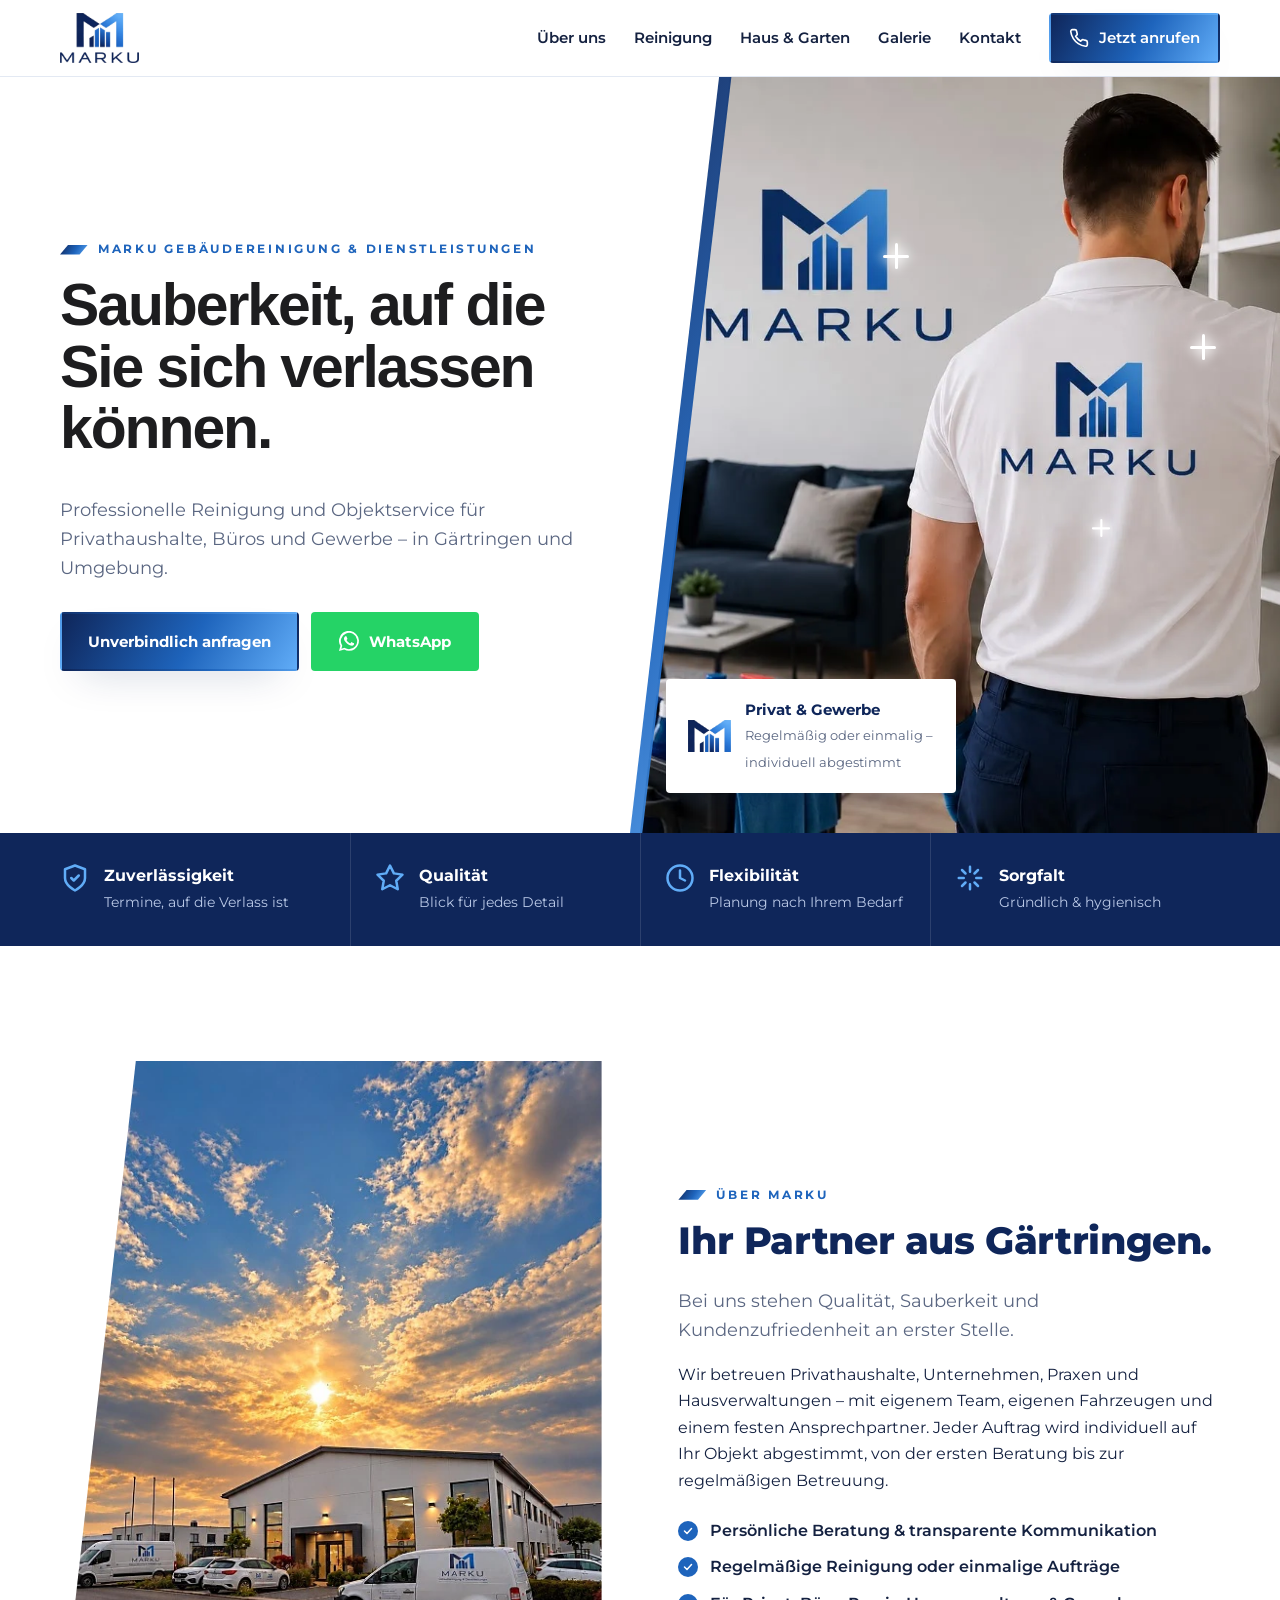
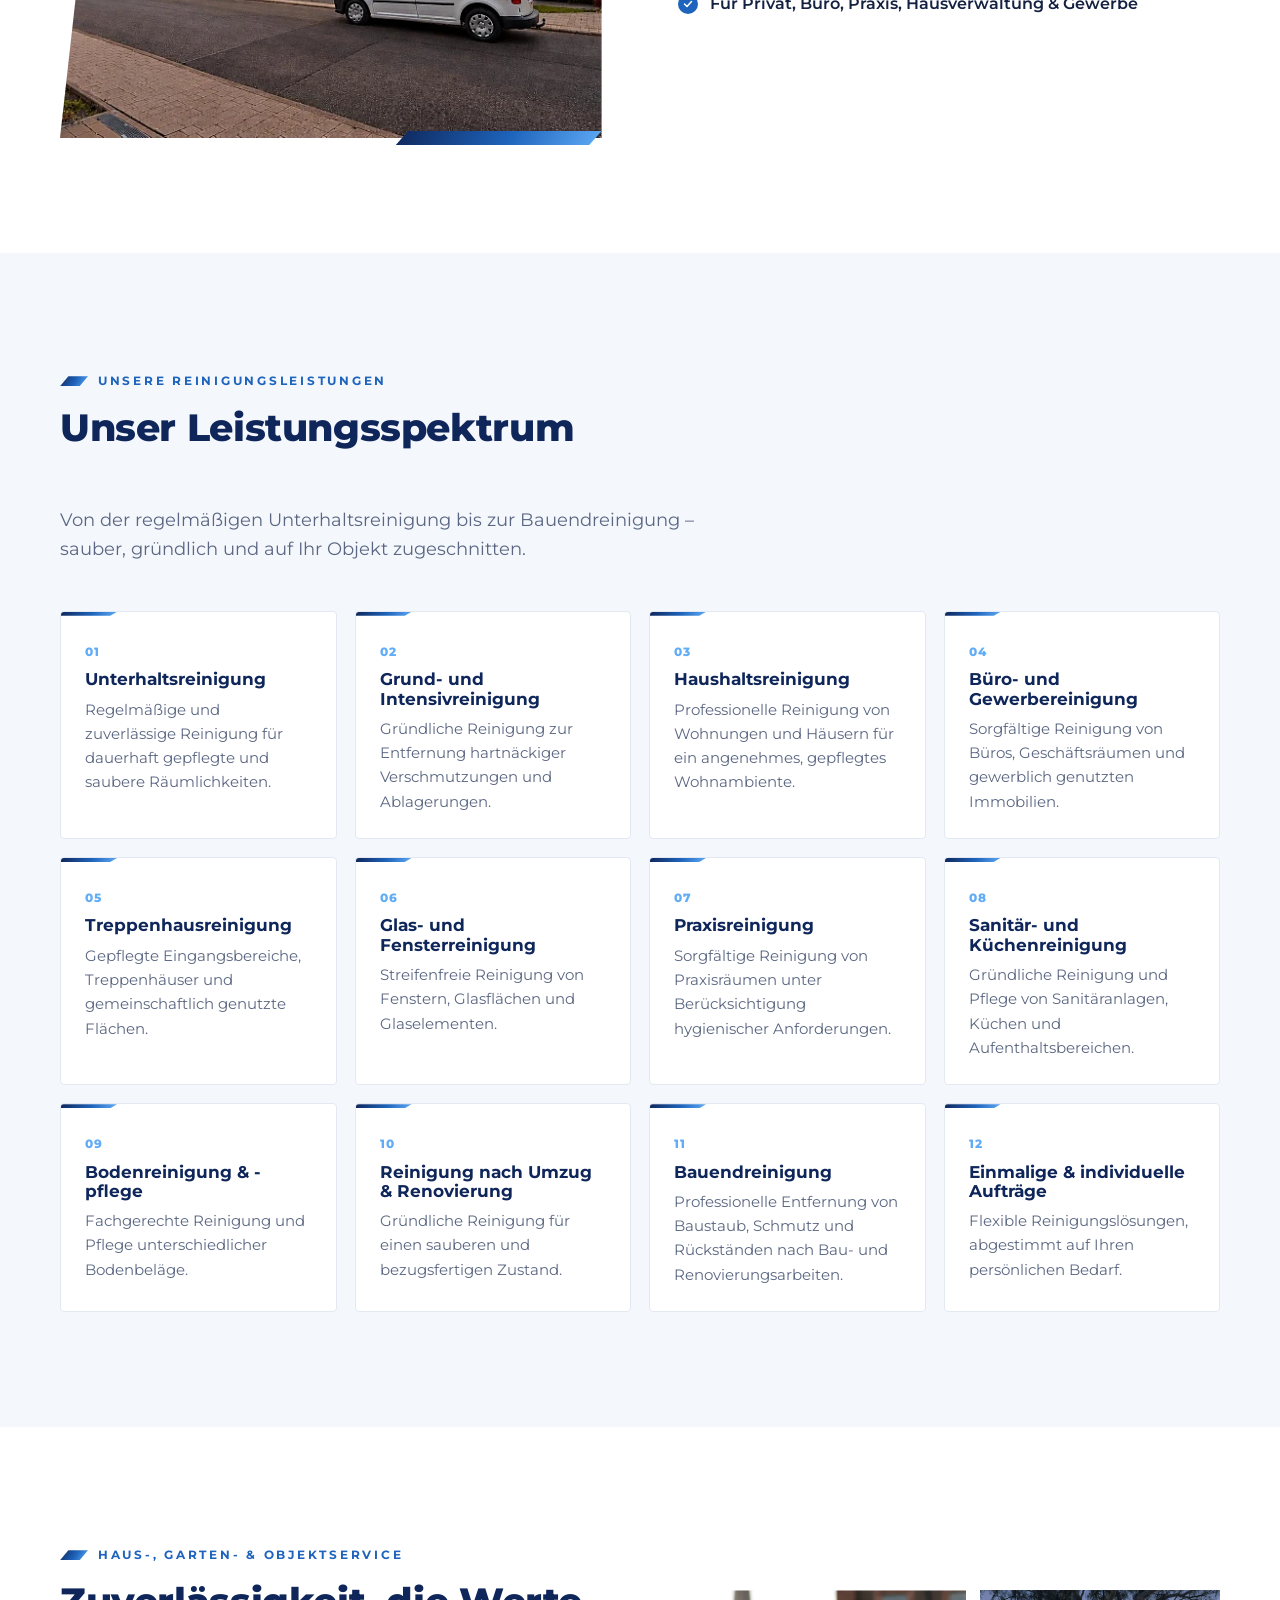
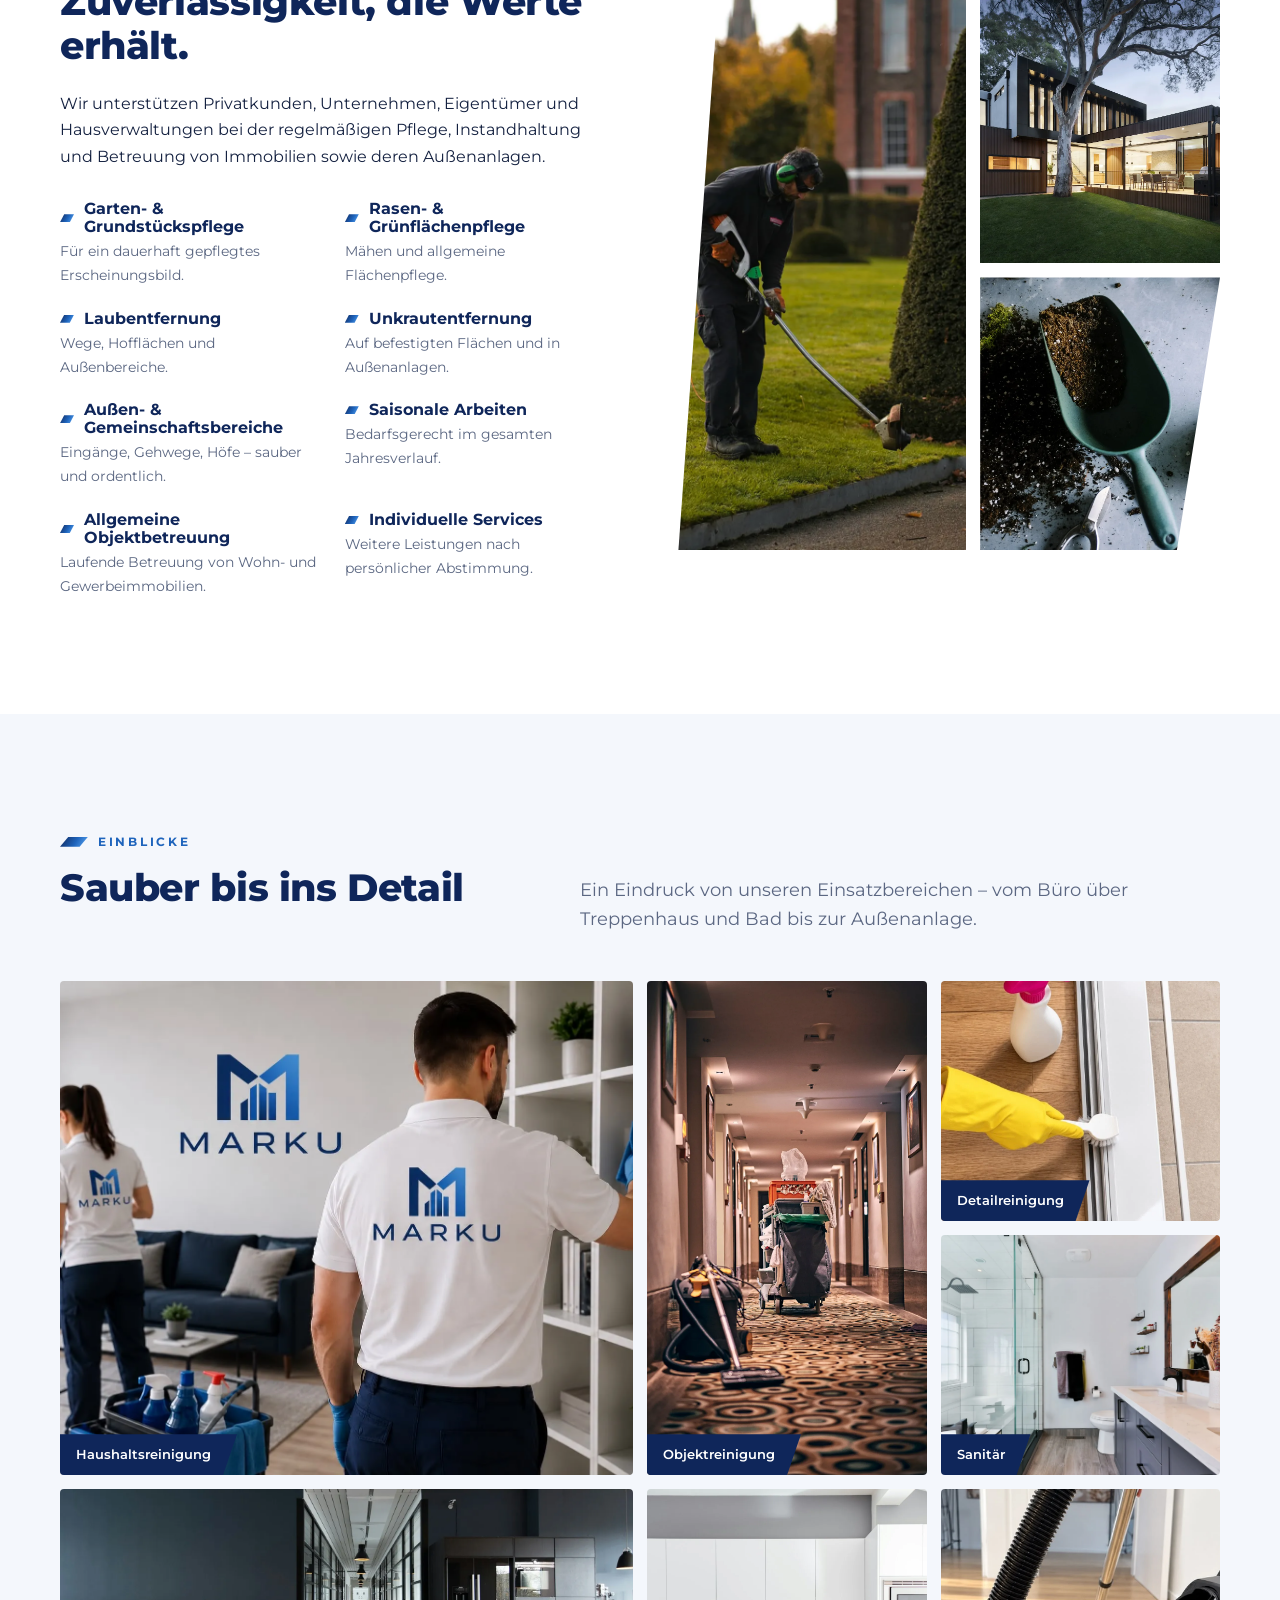
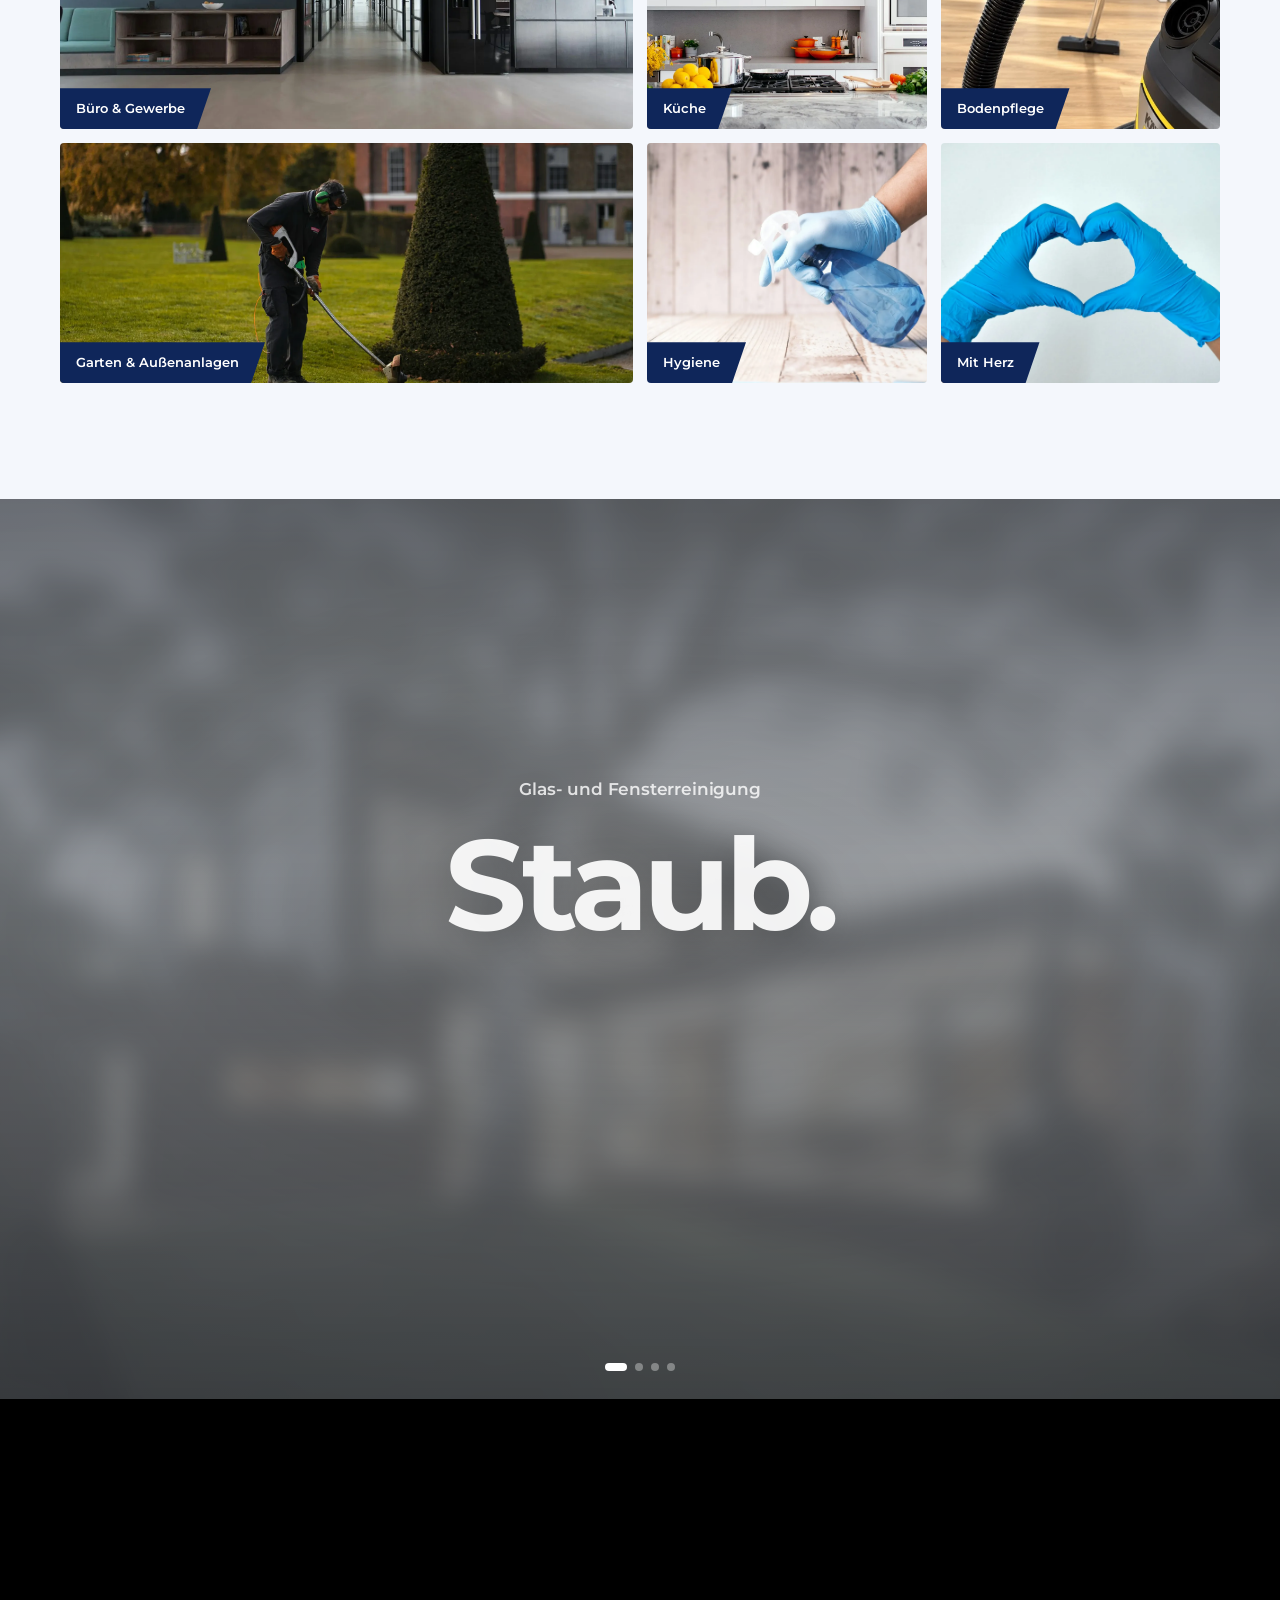
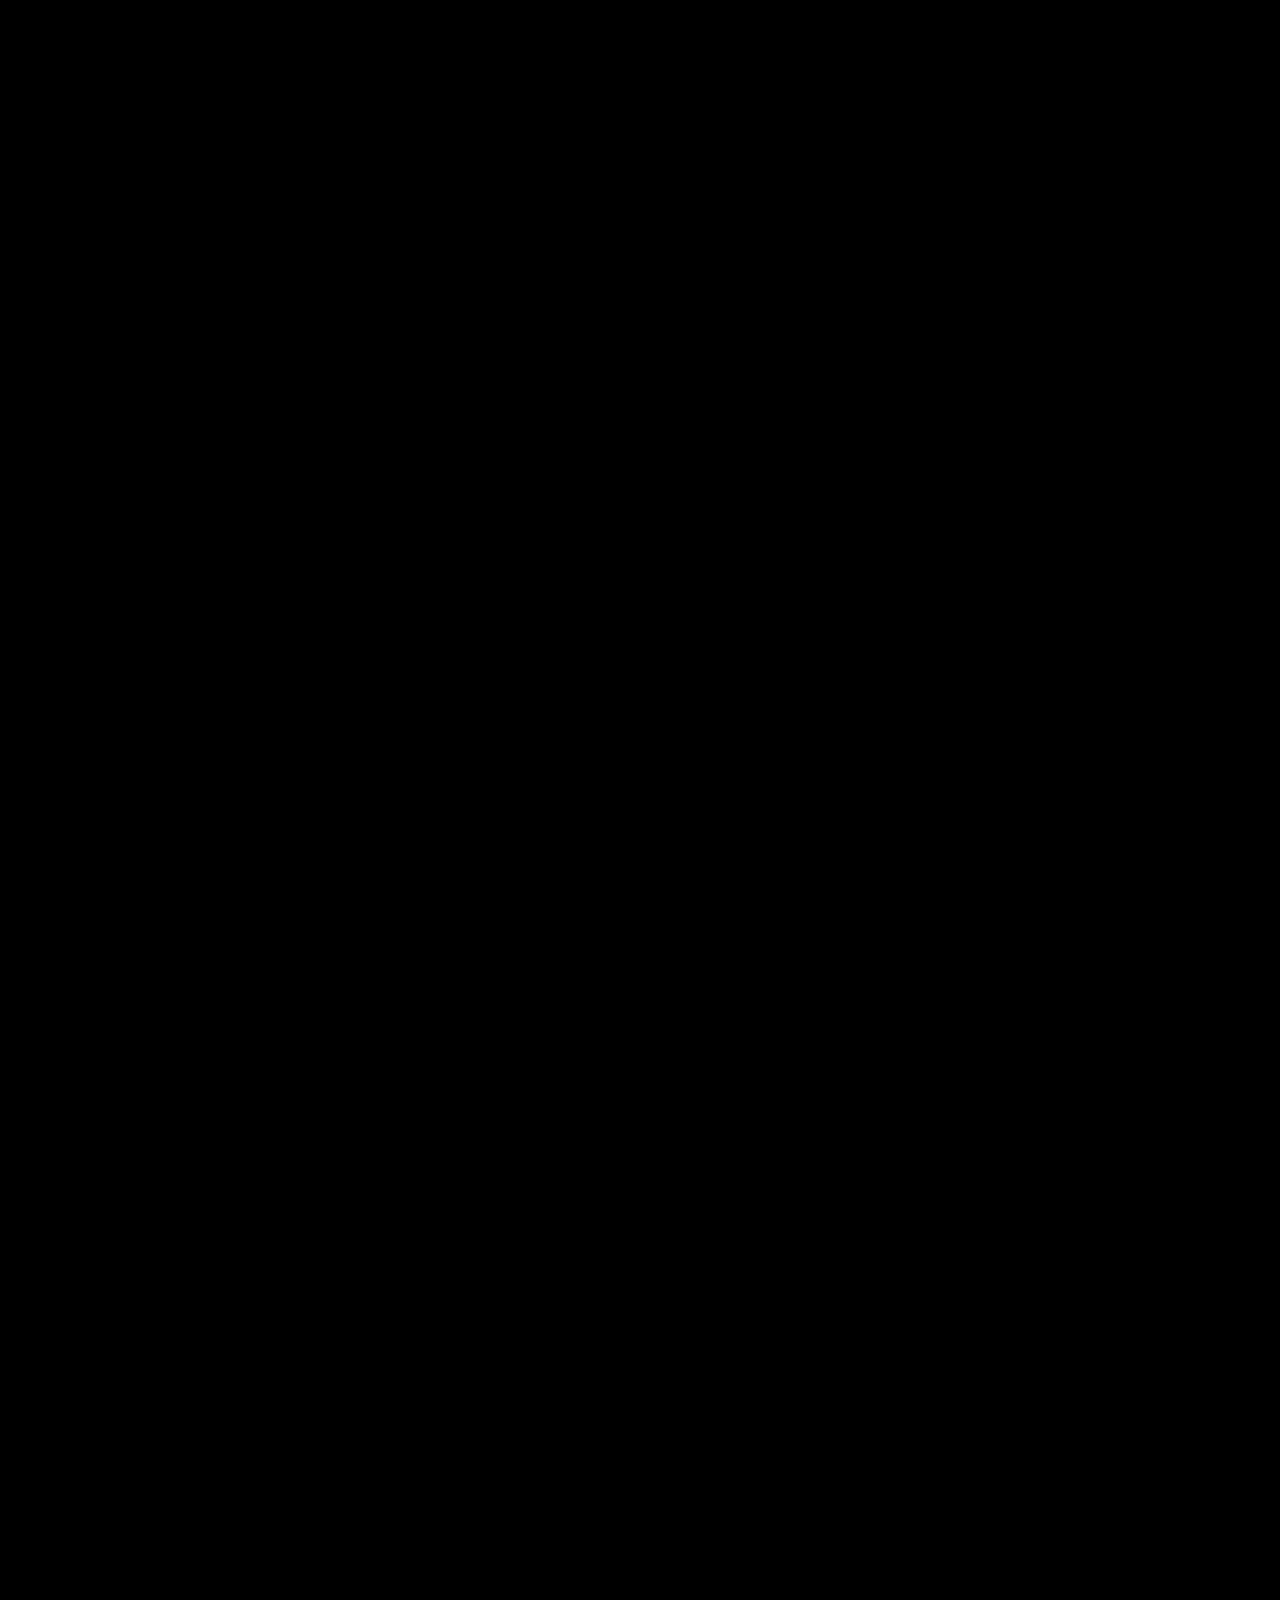
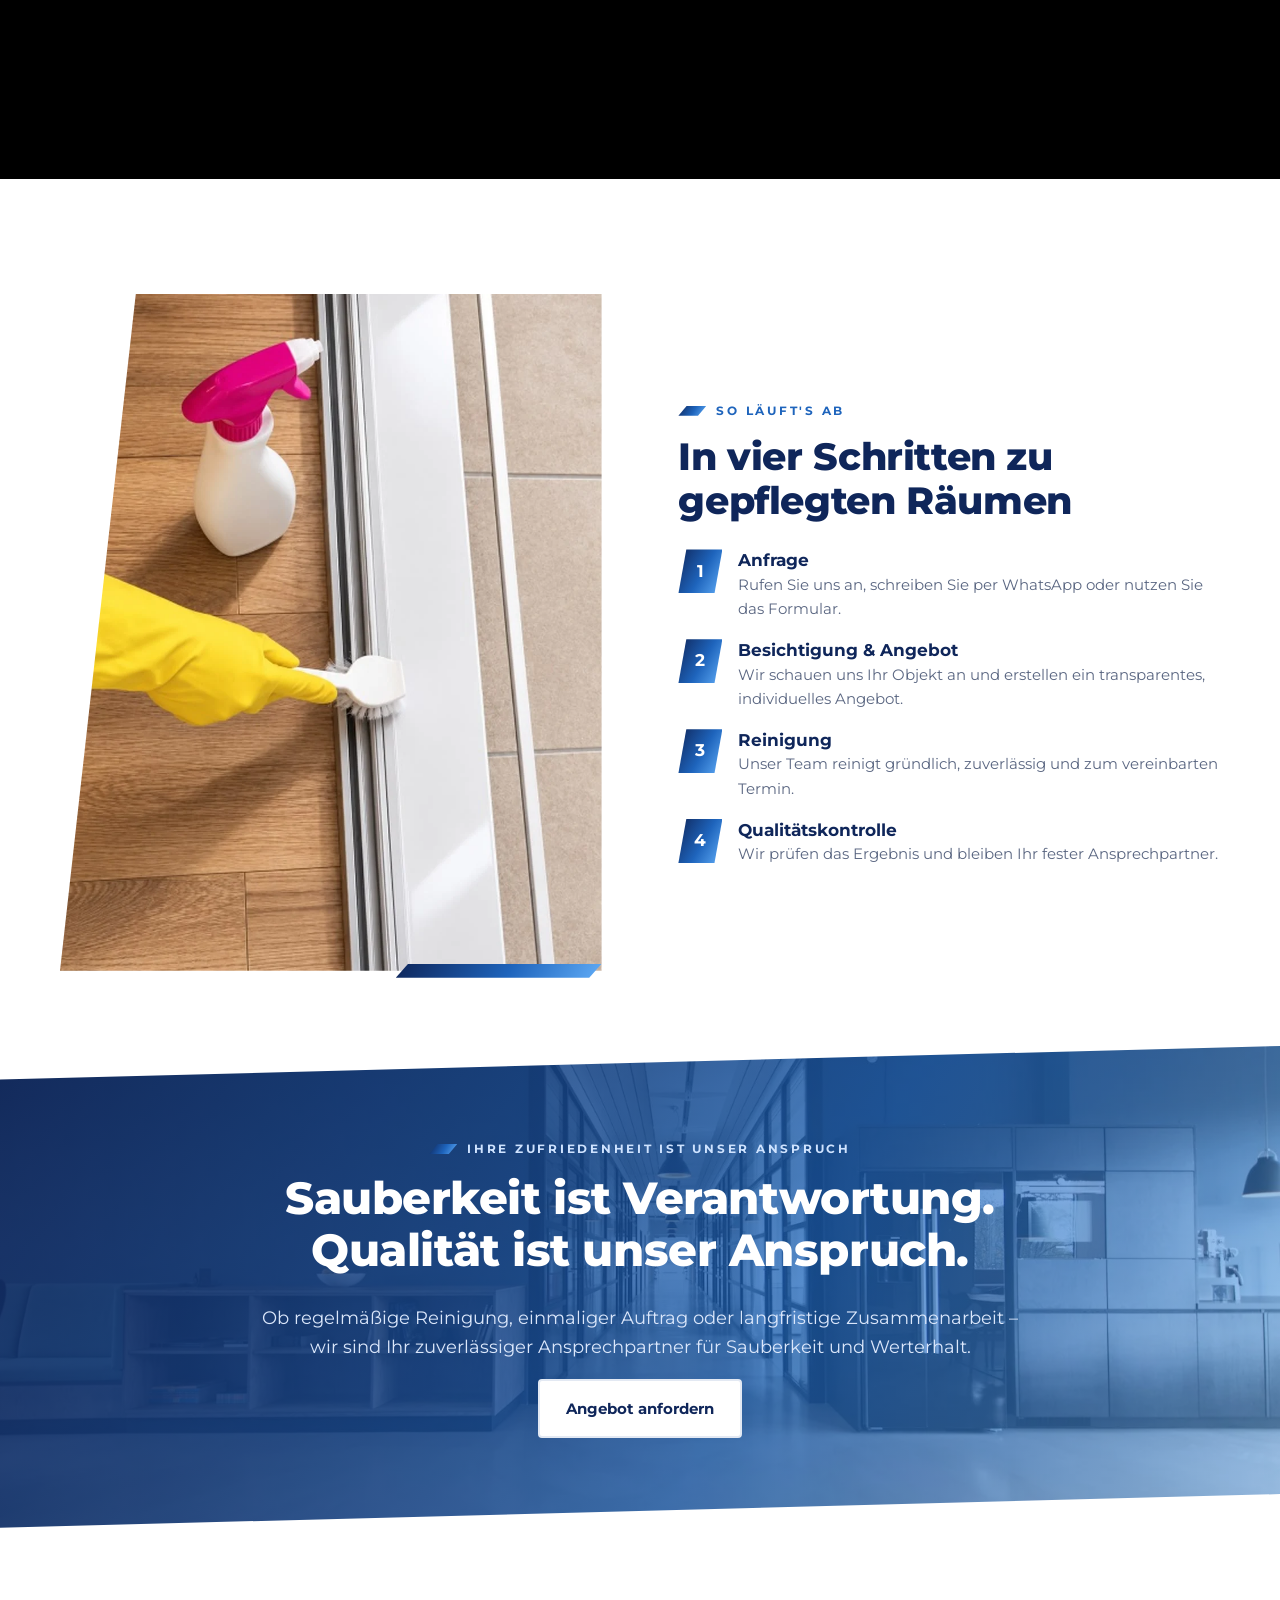
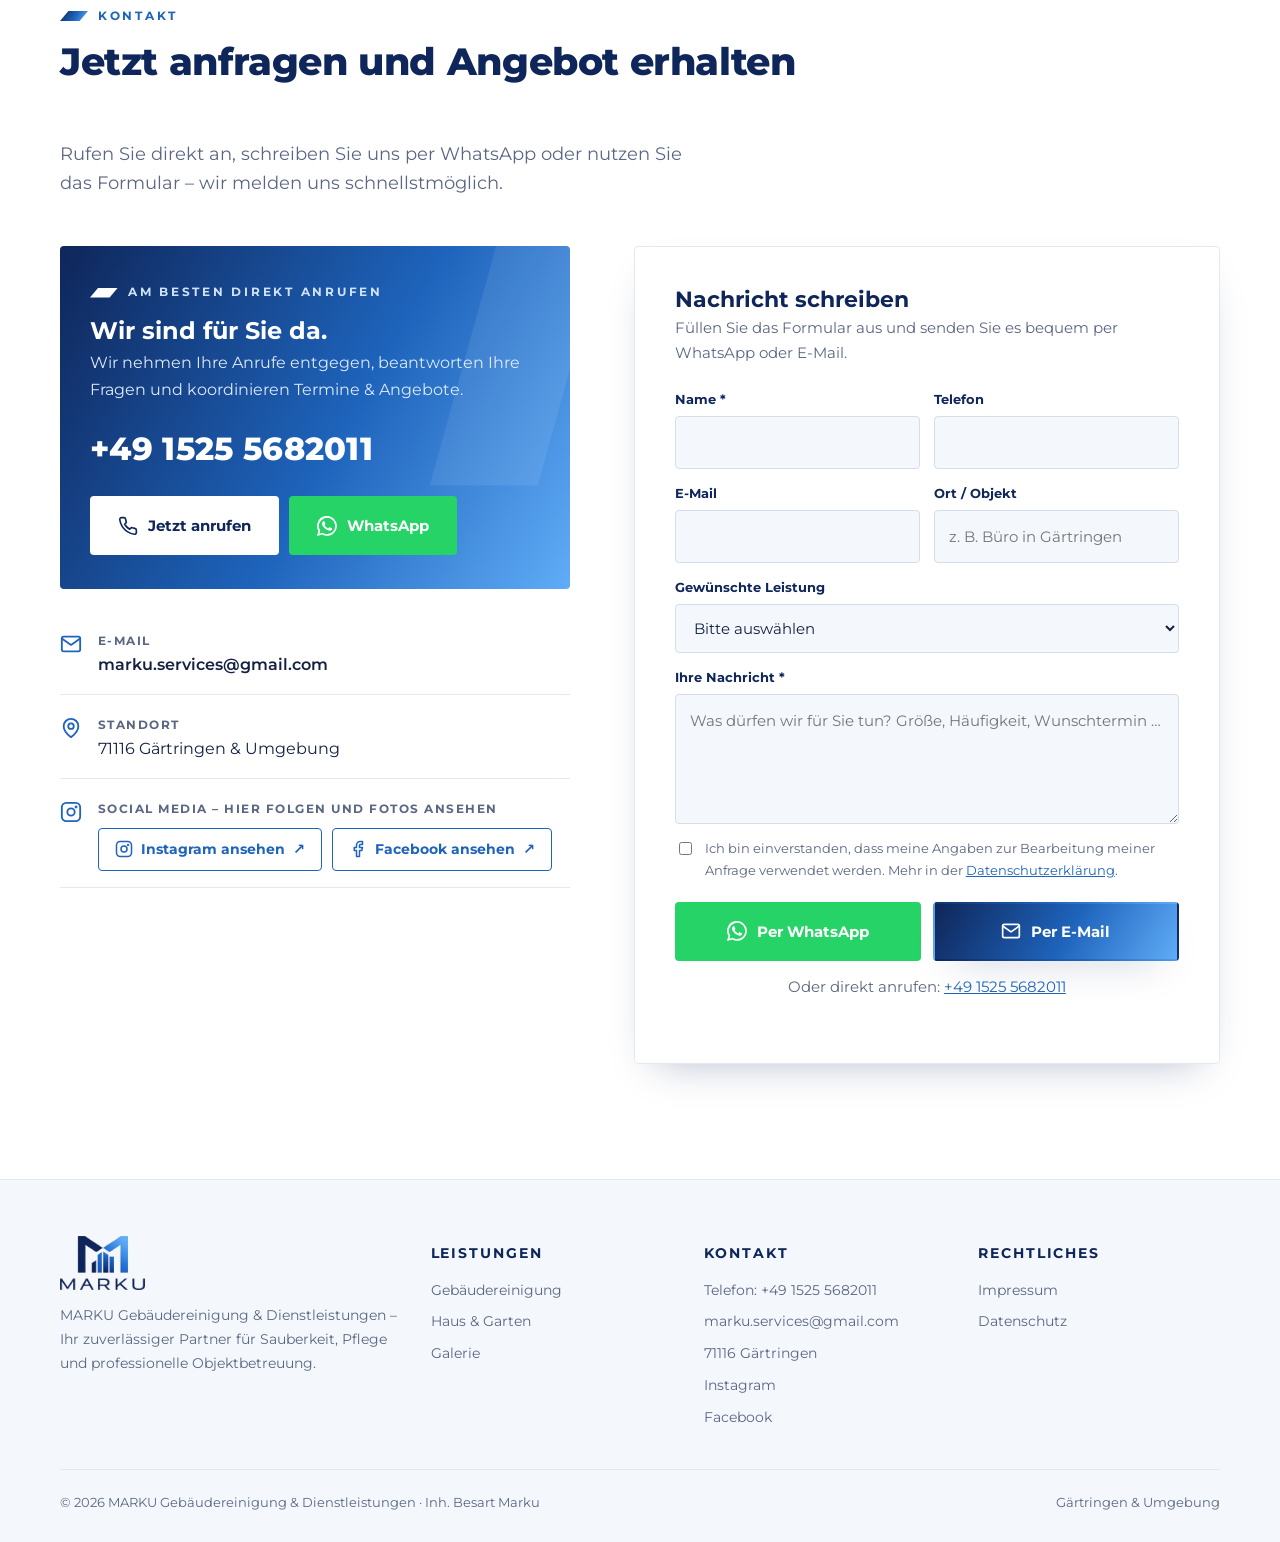
==== commit 0c682139: "Telefon-Zeile und zweite Nummer aus der Kontaktliste entfernt Co-Authored-By: Claude Sonnet 5.5 <nor" ====
--- a/index.html
+++ b/index.html
@@ -274,7 +274,6 @@
 
           <ul class="info-list">
             <li><svg><use href="#i-mail"/></svg><div><small>E-Mail</small><a href="mailto:marku.services@gmail.com">marku.services@gmail.com</a></div></li>
-            <li><svg><use href="#i-phone"/></svg><div><small>Telefon</small><a href="tel:+4915255682011">+49 1525 5682011</a><br><a href="tel:+4915255680595">+49 1525 5680595</a></div></li>
             <li><svg><use href="#i-pin"/></svg><div><small>Standort</small>71116 Gärtringen &amp; Umgebung</div></li>
             <li><svg><use href="#i-insta"/></svg><div><small>Social Media – hier folgen und Fotos ansehen</small><div class="social"><a class="social__btn" href="https://www.instagram.com/marku.services" target="_blank" rel="noopener"><svg><use href="#i-insta"/></svg>Instagram ansehen</a><a class="social__btn" href="https://www.facebook.com/share/1TsEL2hsK3/?mibextid=wwXIfr" target="_blank" rel="noopener"><svg><use href="#i-fb"/></svg>Facebook ansehen</a></div></div></li>
           </ul>
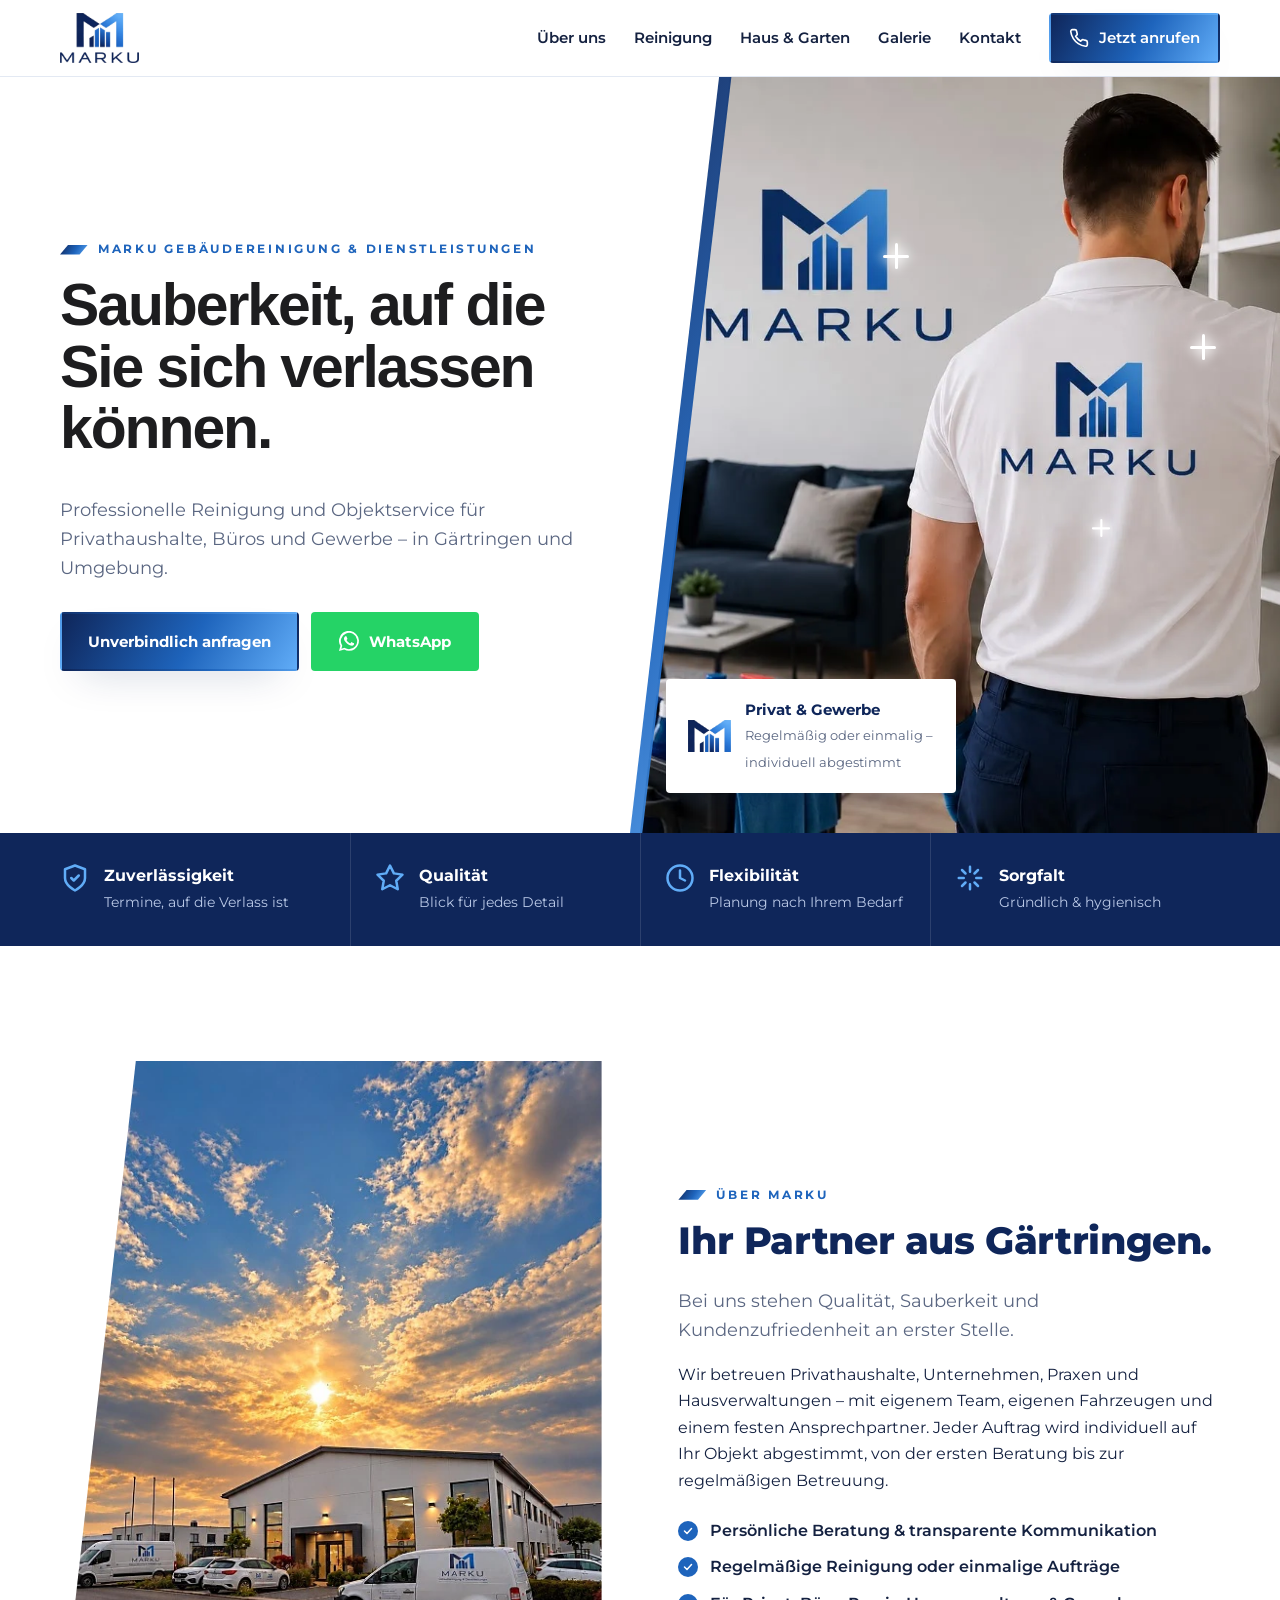
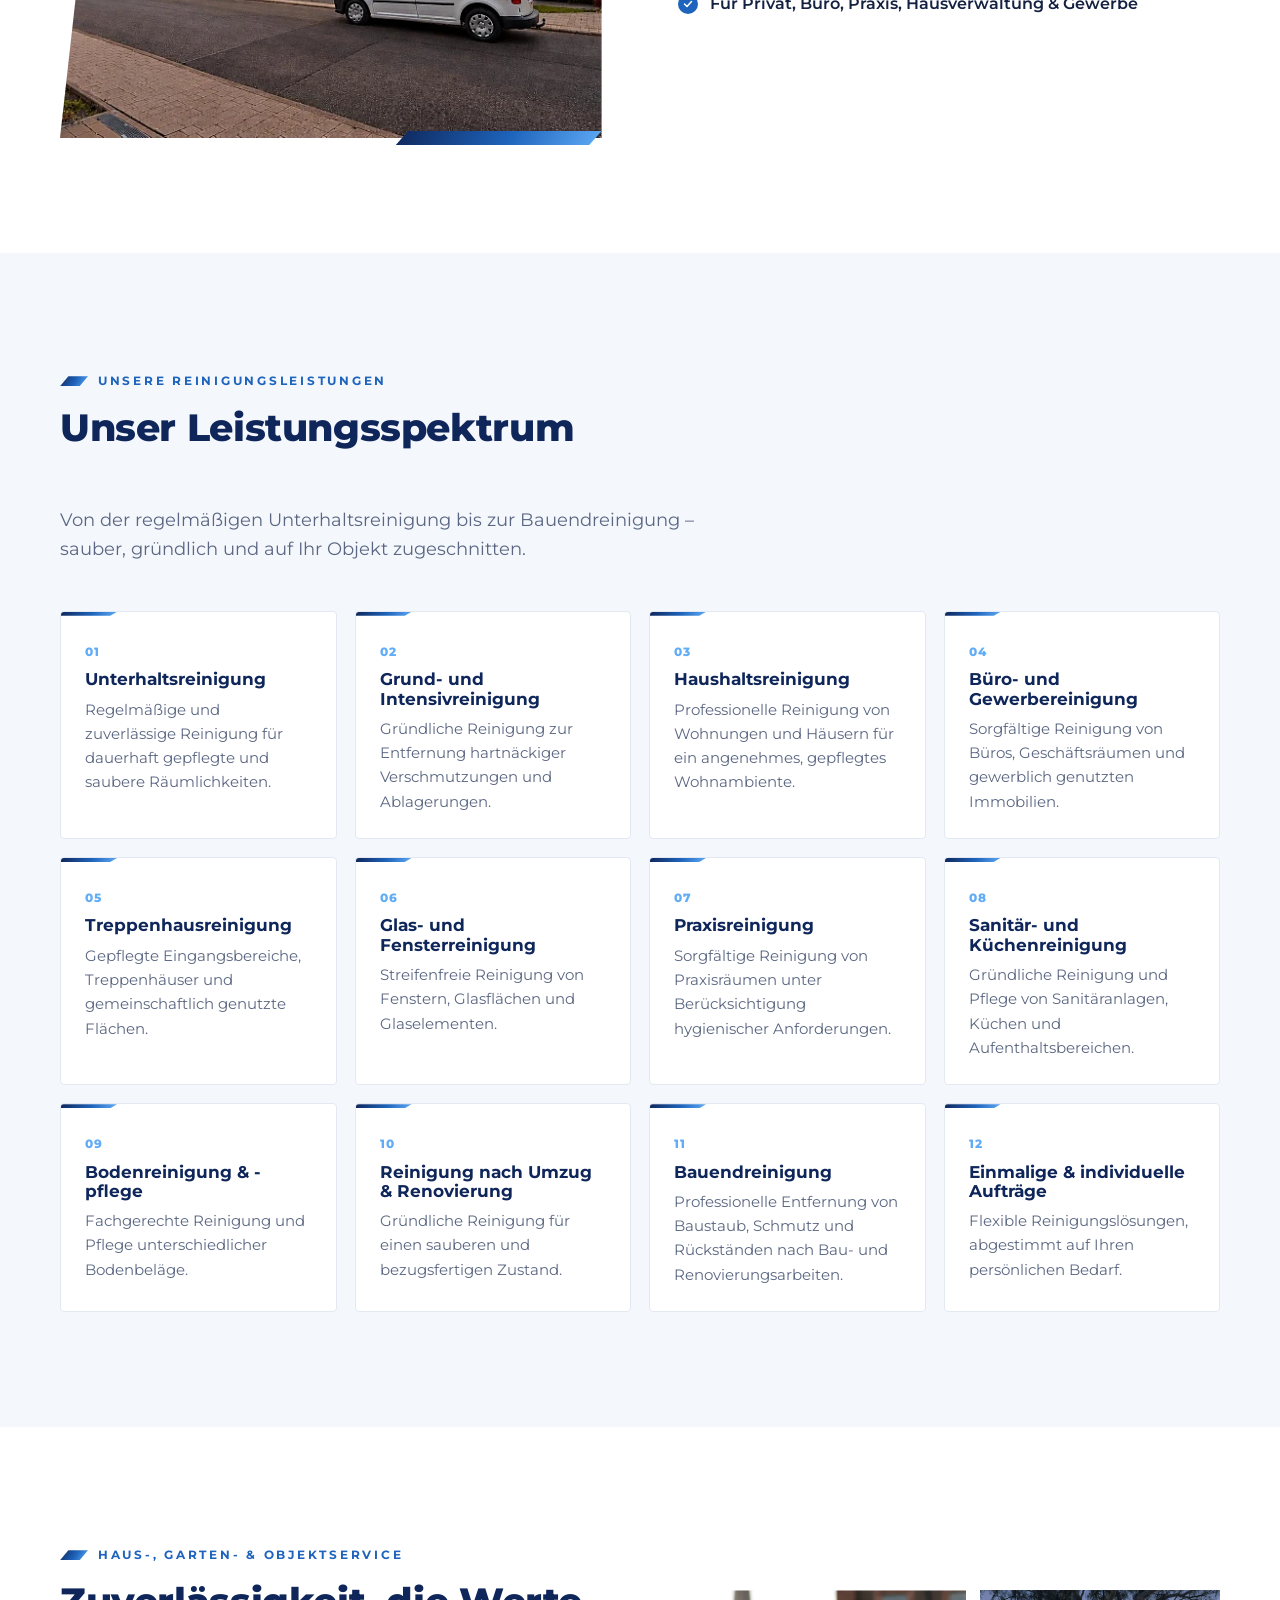
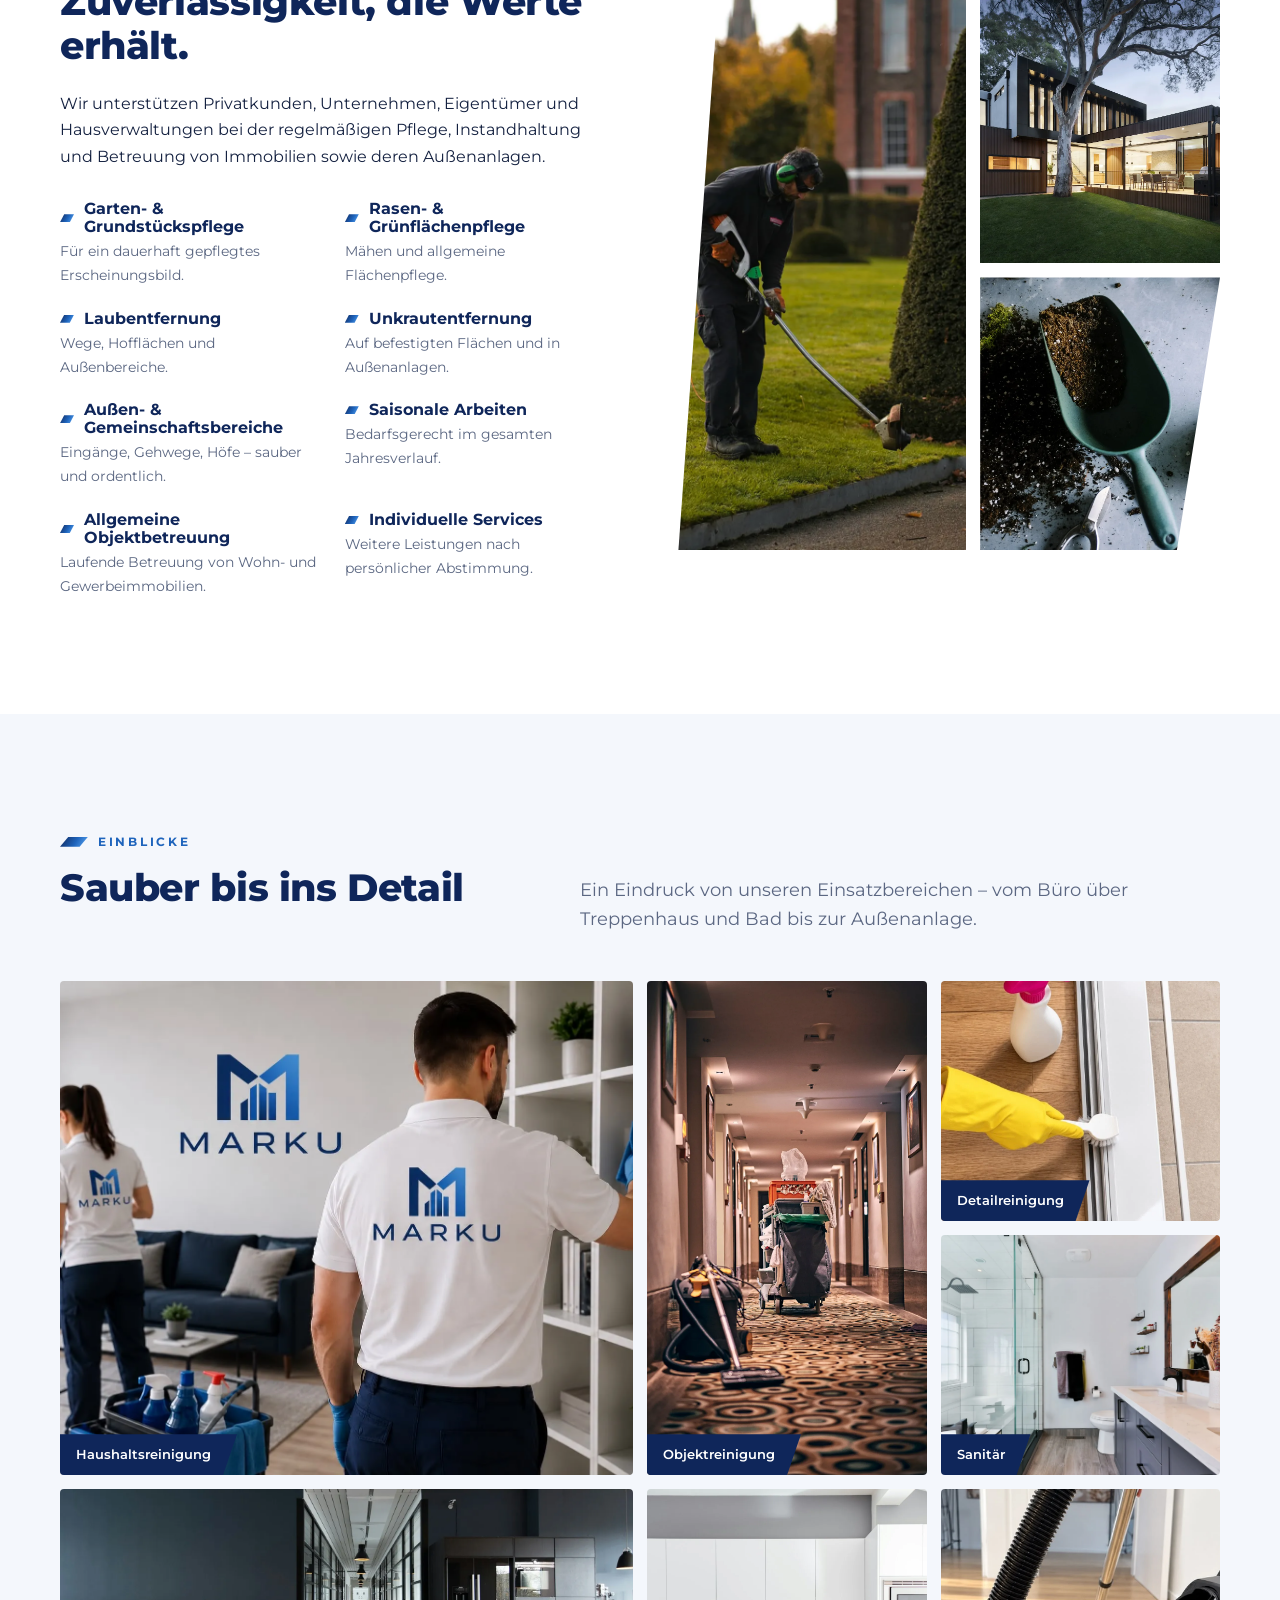
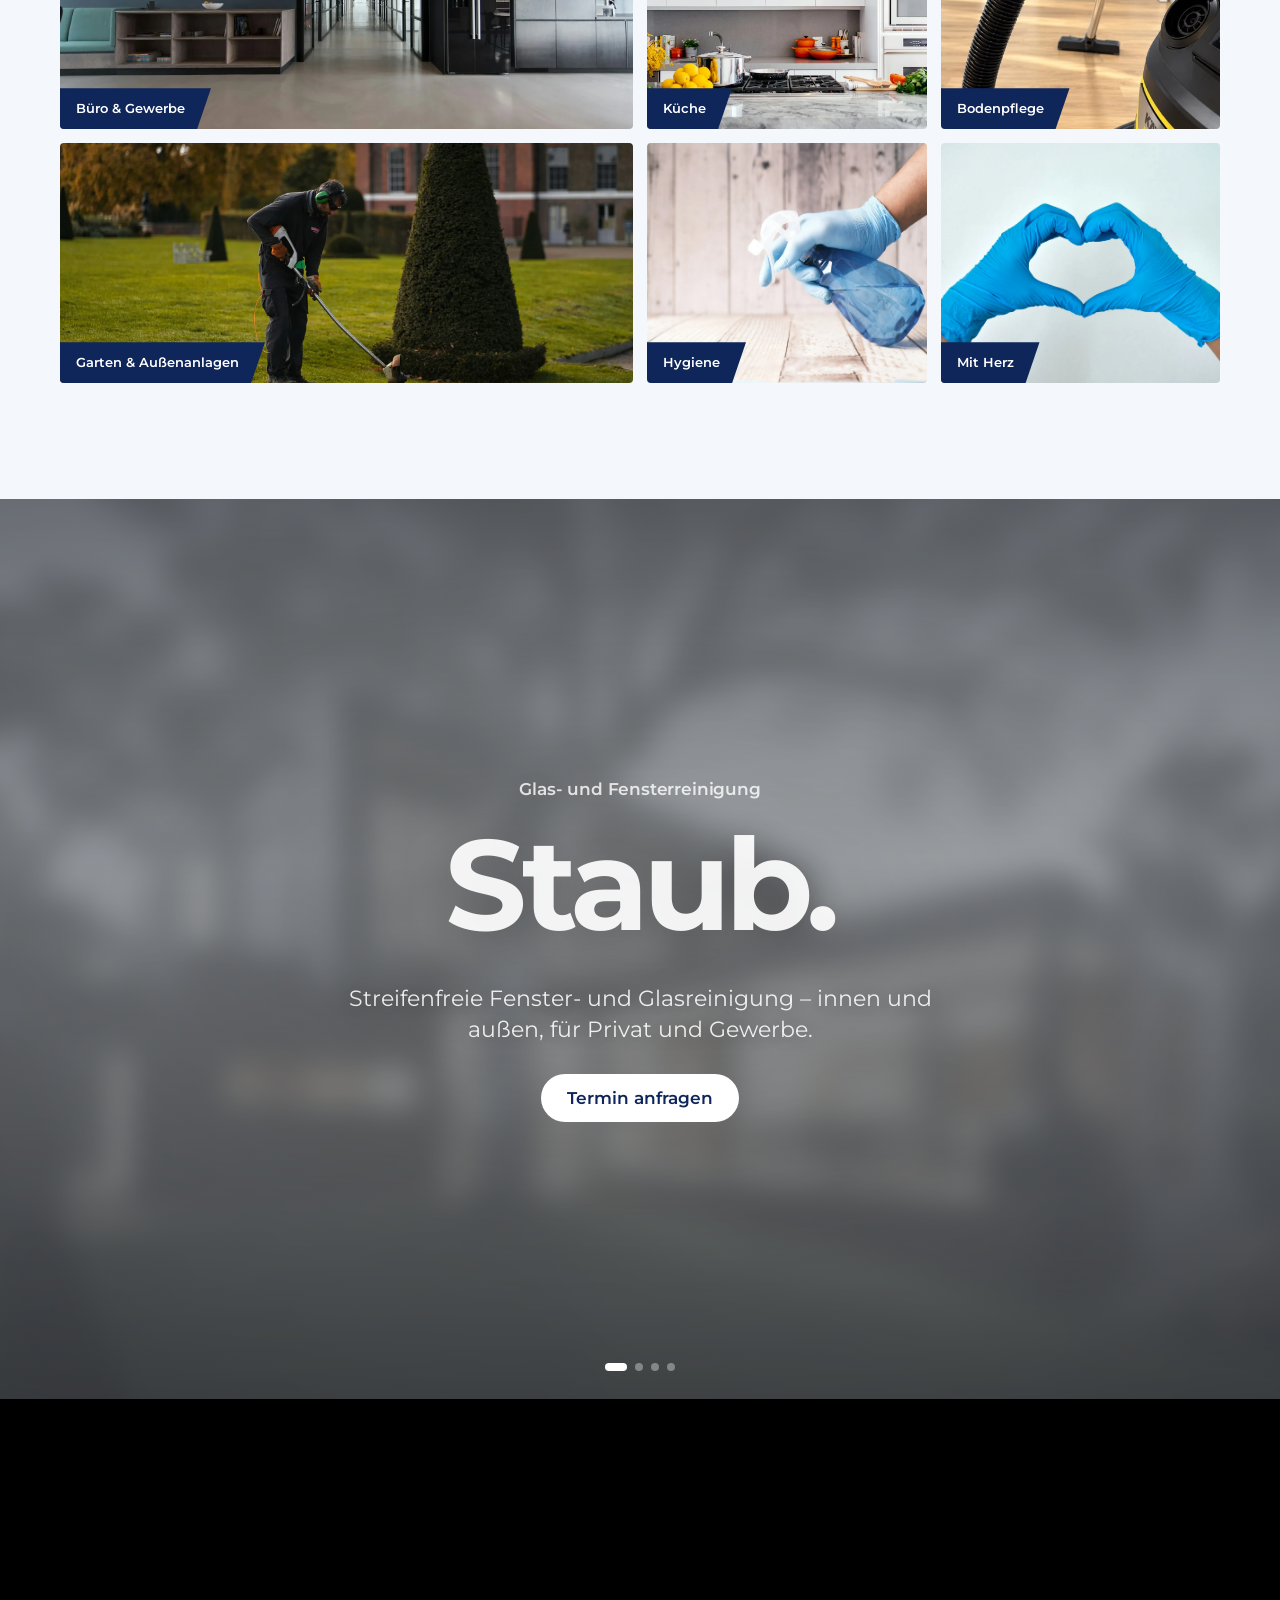
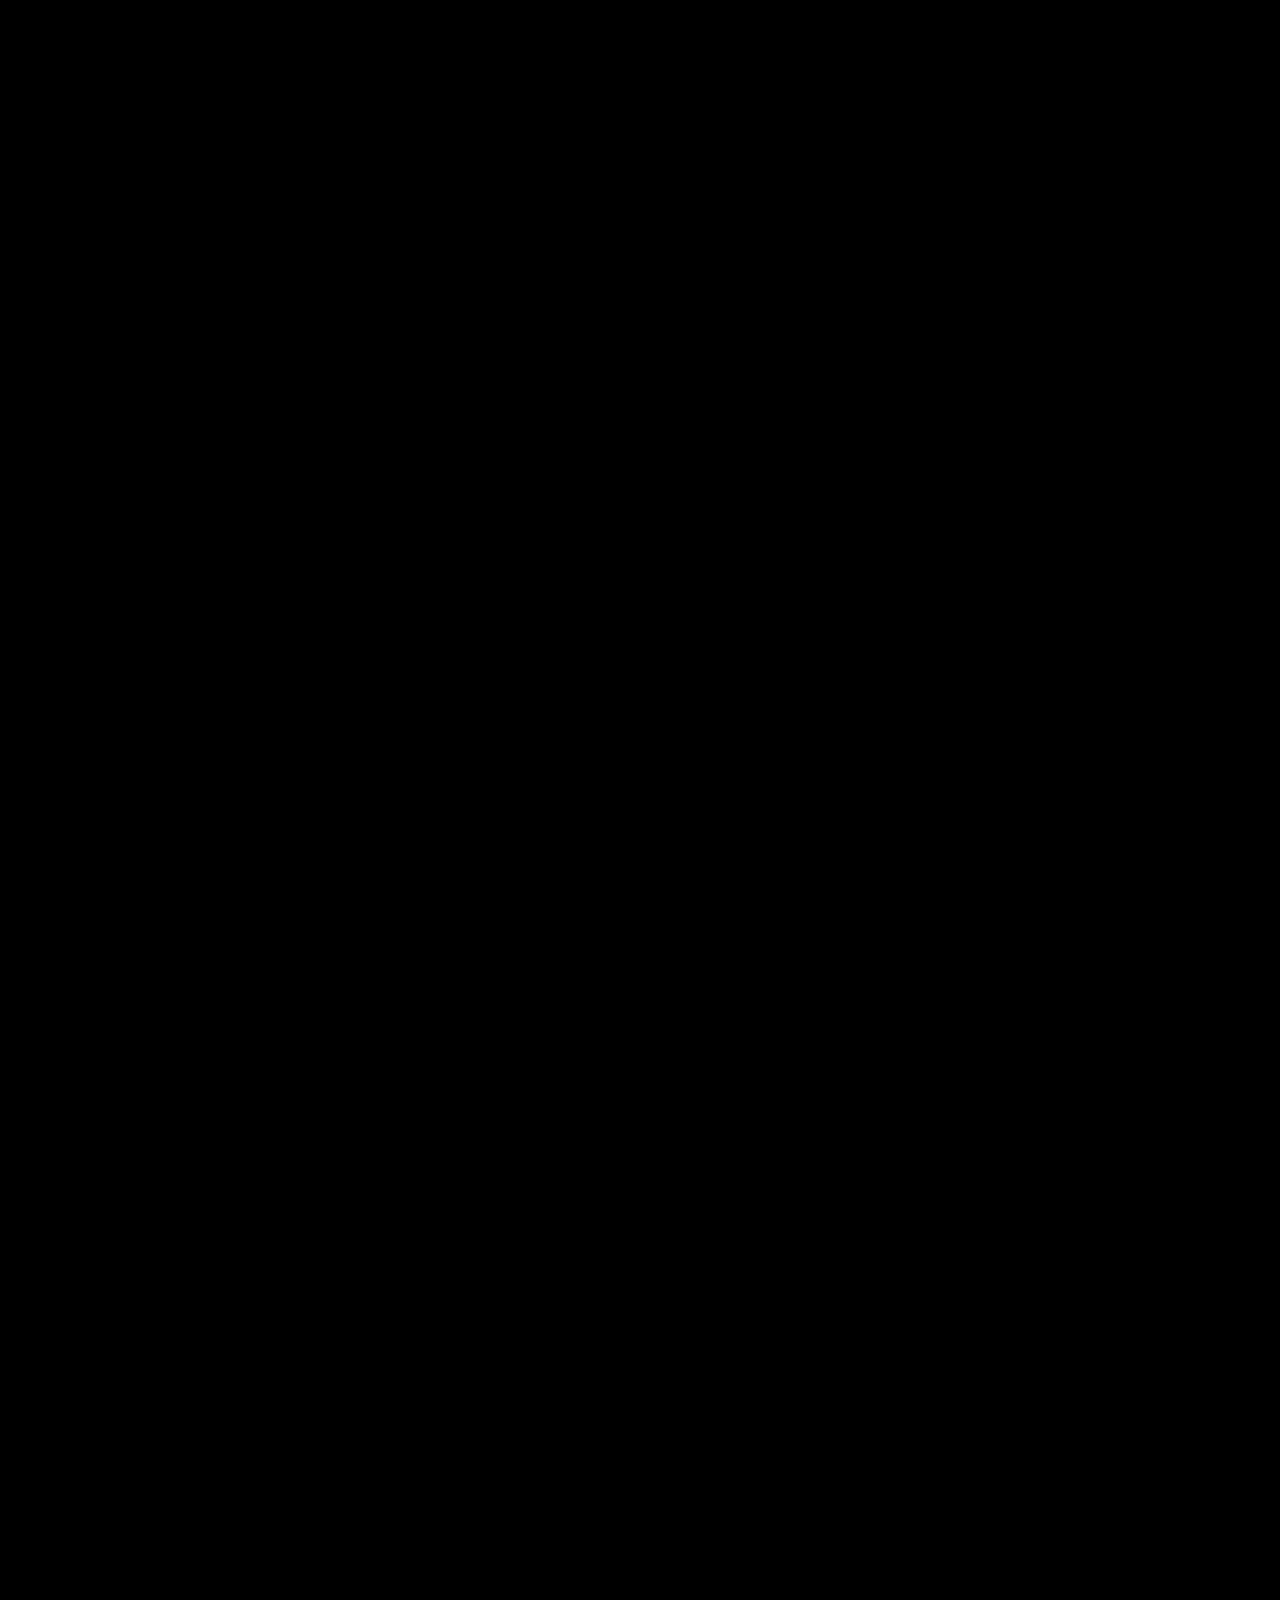
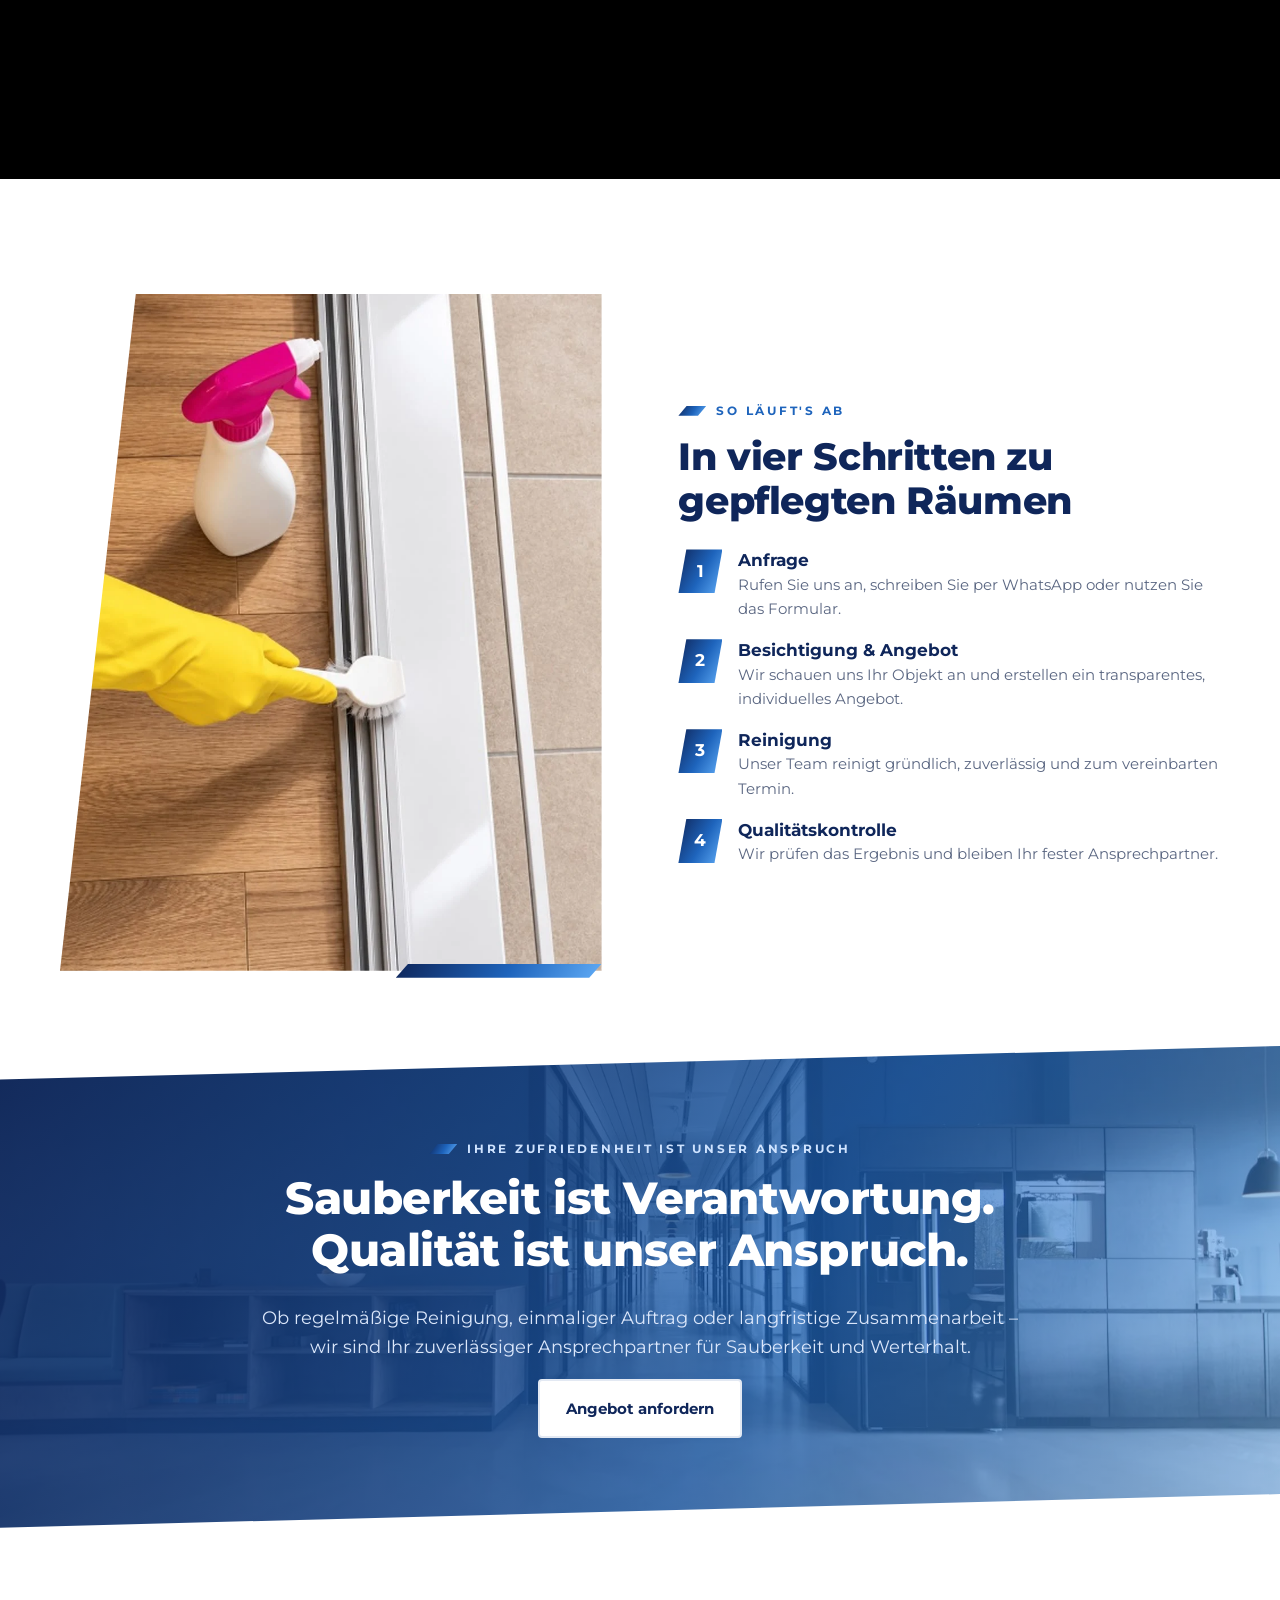
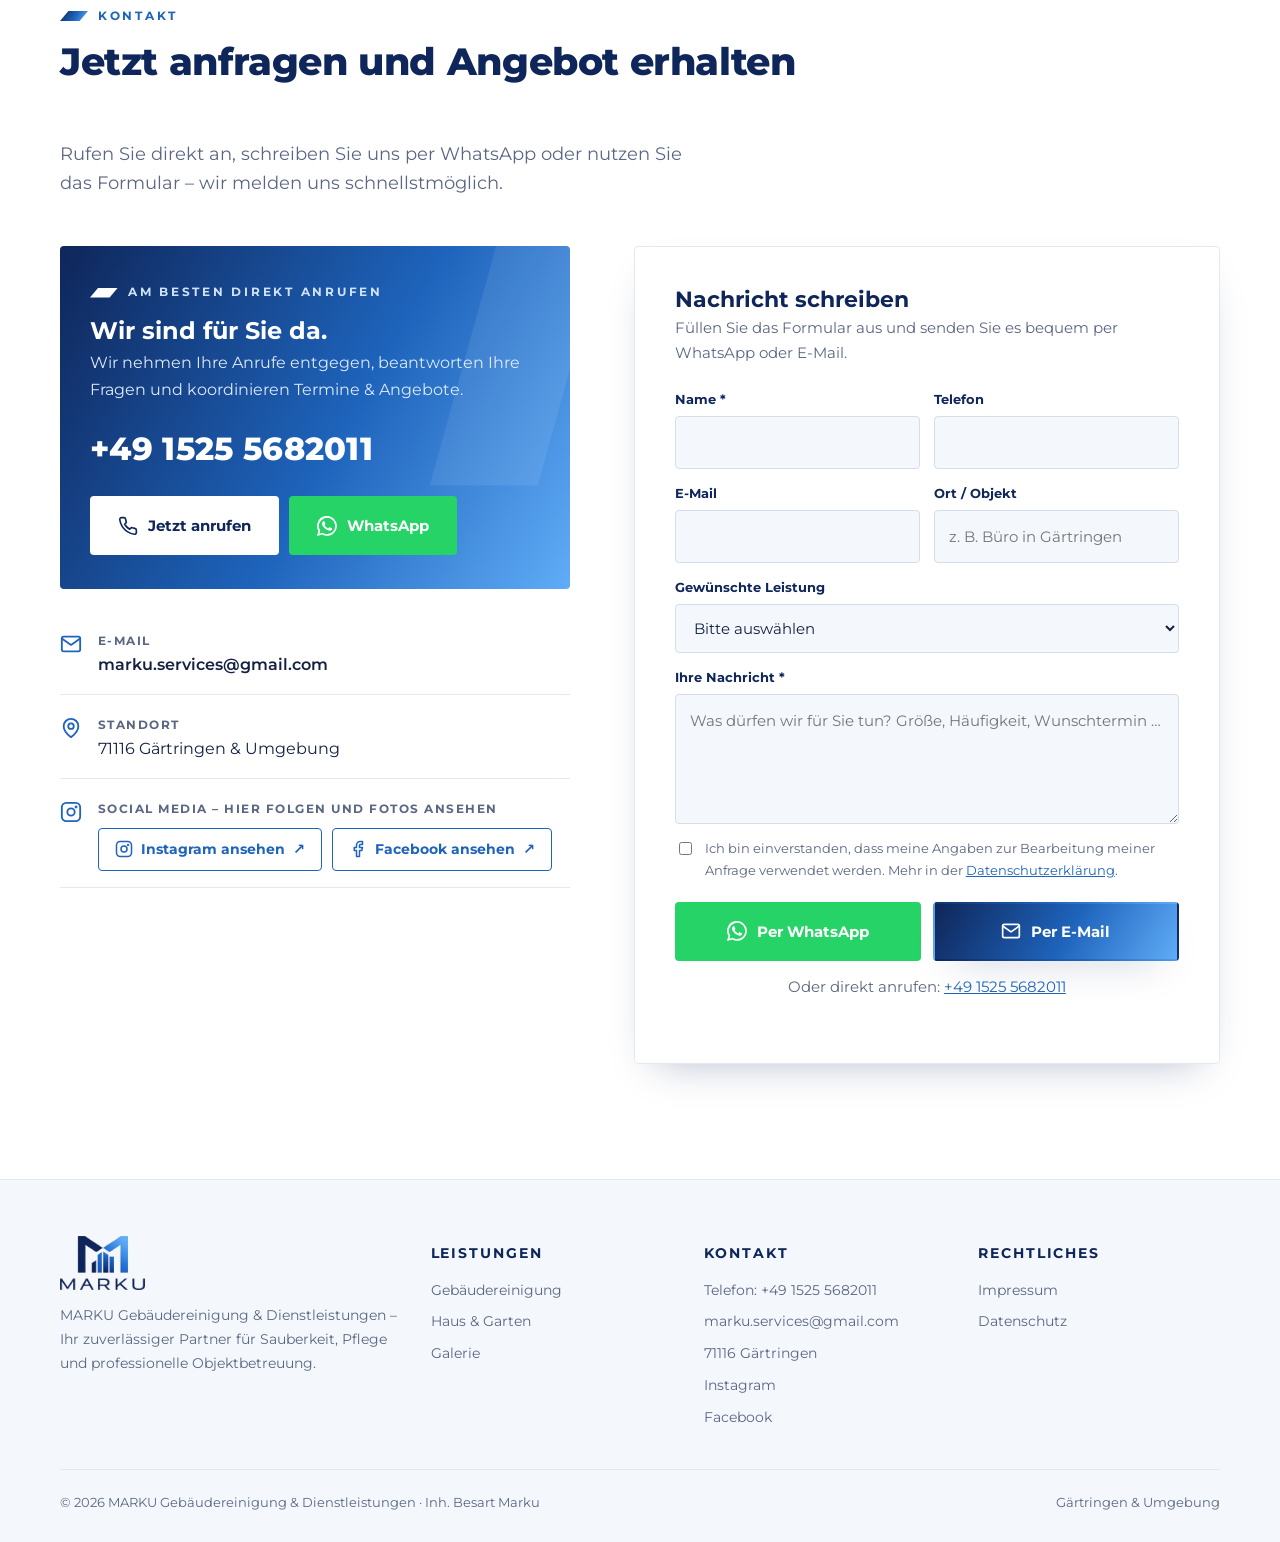
==== commit fa1910aa: "Anschrift im Impressum und Datenschutz: Franz-Schubert-Straße 19 Co-Authored-By: Claude Sonnet 5.5 <" ====
--- a/index.html
+++ b/index.html
@@ -21,7 +21,7 @@
     "founder": "Besart Marku",
     "email": "marku.services@gmail.com",
     "telephone": "+4915255682011",
-    "address": { "@type": "PostalAddress", "postalCode": "71116", "addressLocality": "Gärtringen", "addressCountry": "DE" },
+    "address": { "@type": "PostalAddress", "streetAddress": "Franz-Schubert-Straße 19", "postalCode": "71116", "addressLocality": "Gärtringen", "addressCountry": "DE" },
     "areaServed": "Gärtringen und Umgebung",
     "sameAs": ["https://www.instagram.com/marku.services", "https://www.facebook.com/share/1TsEL2hsK3/?mibextid=wwXIfr"]
   }
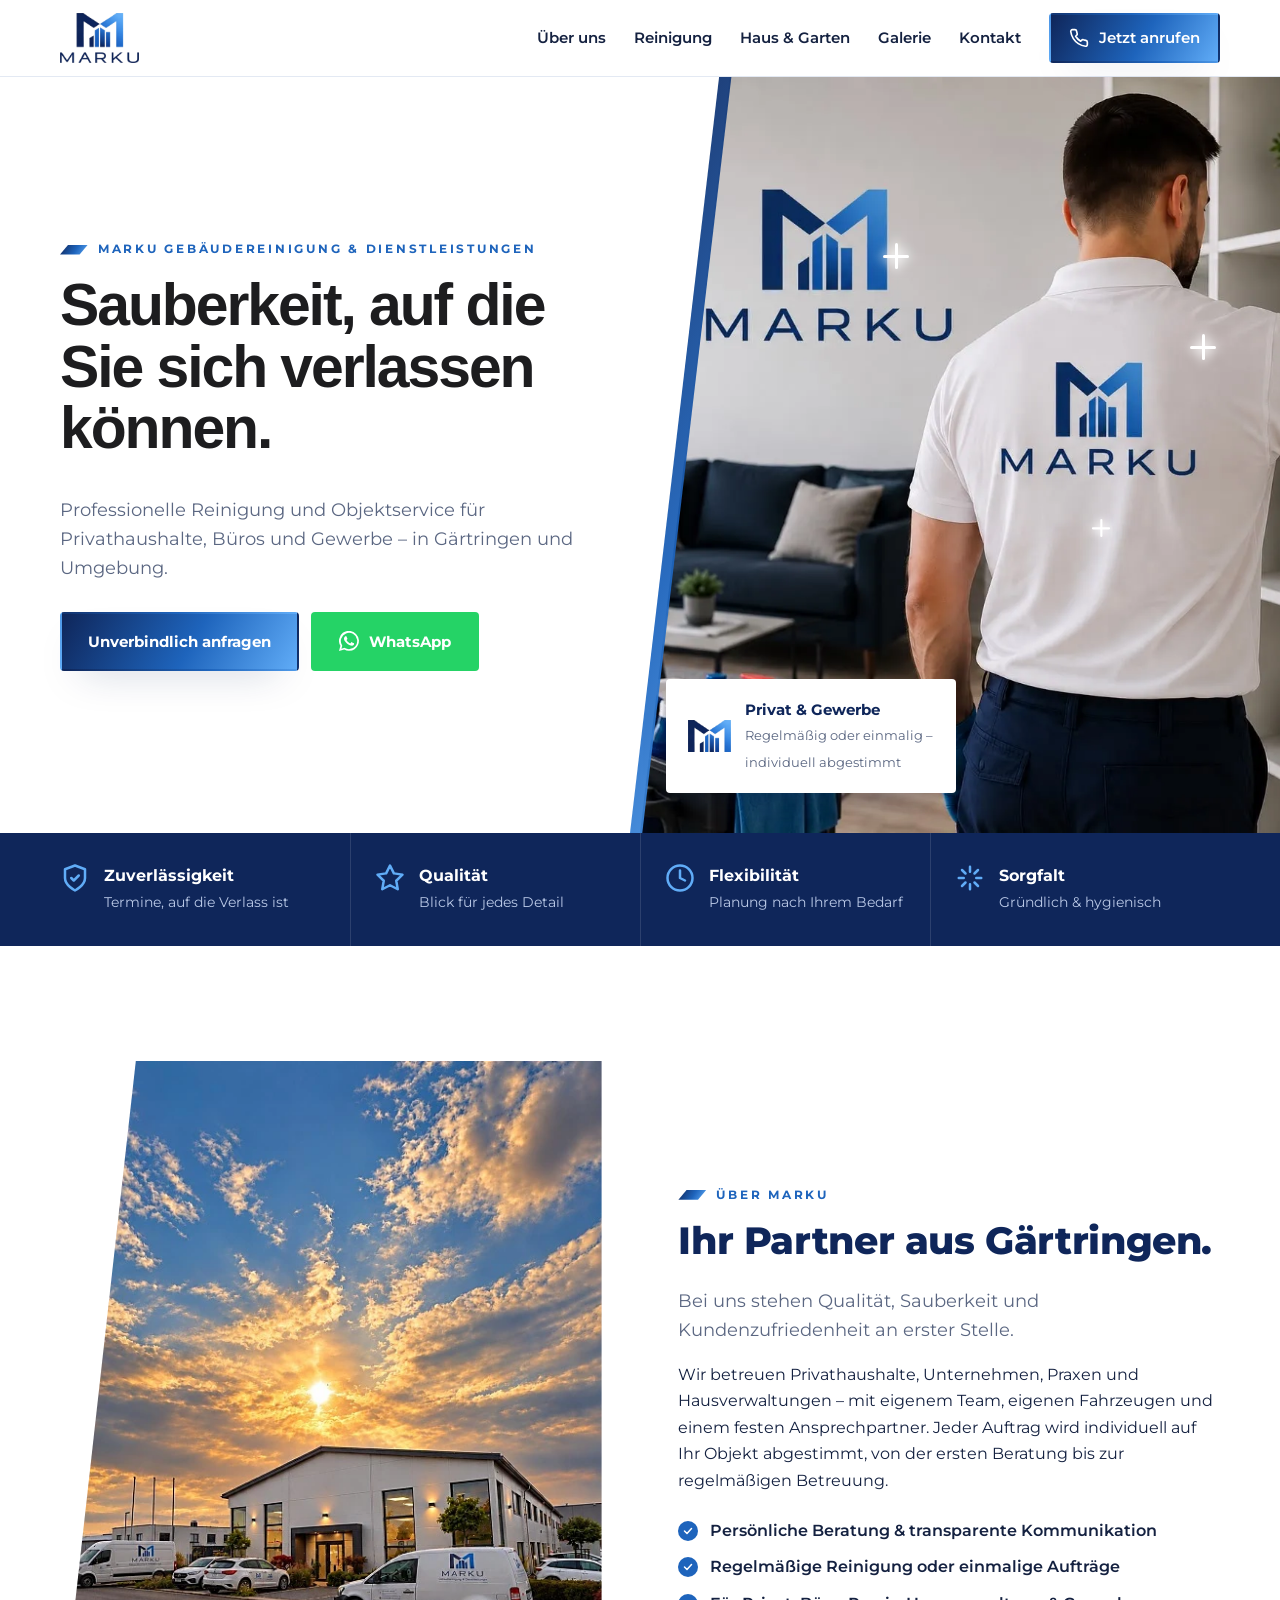
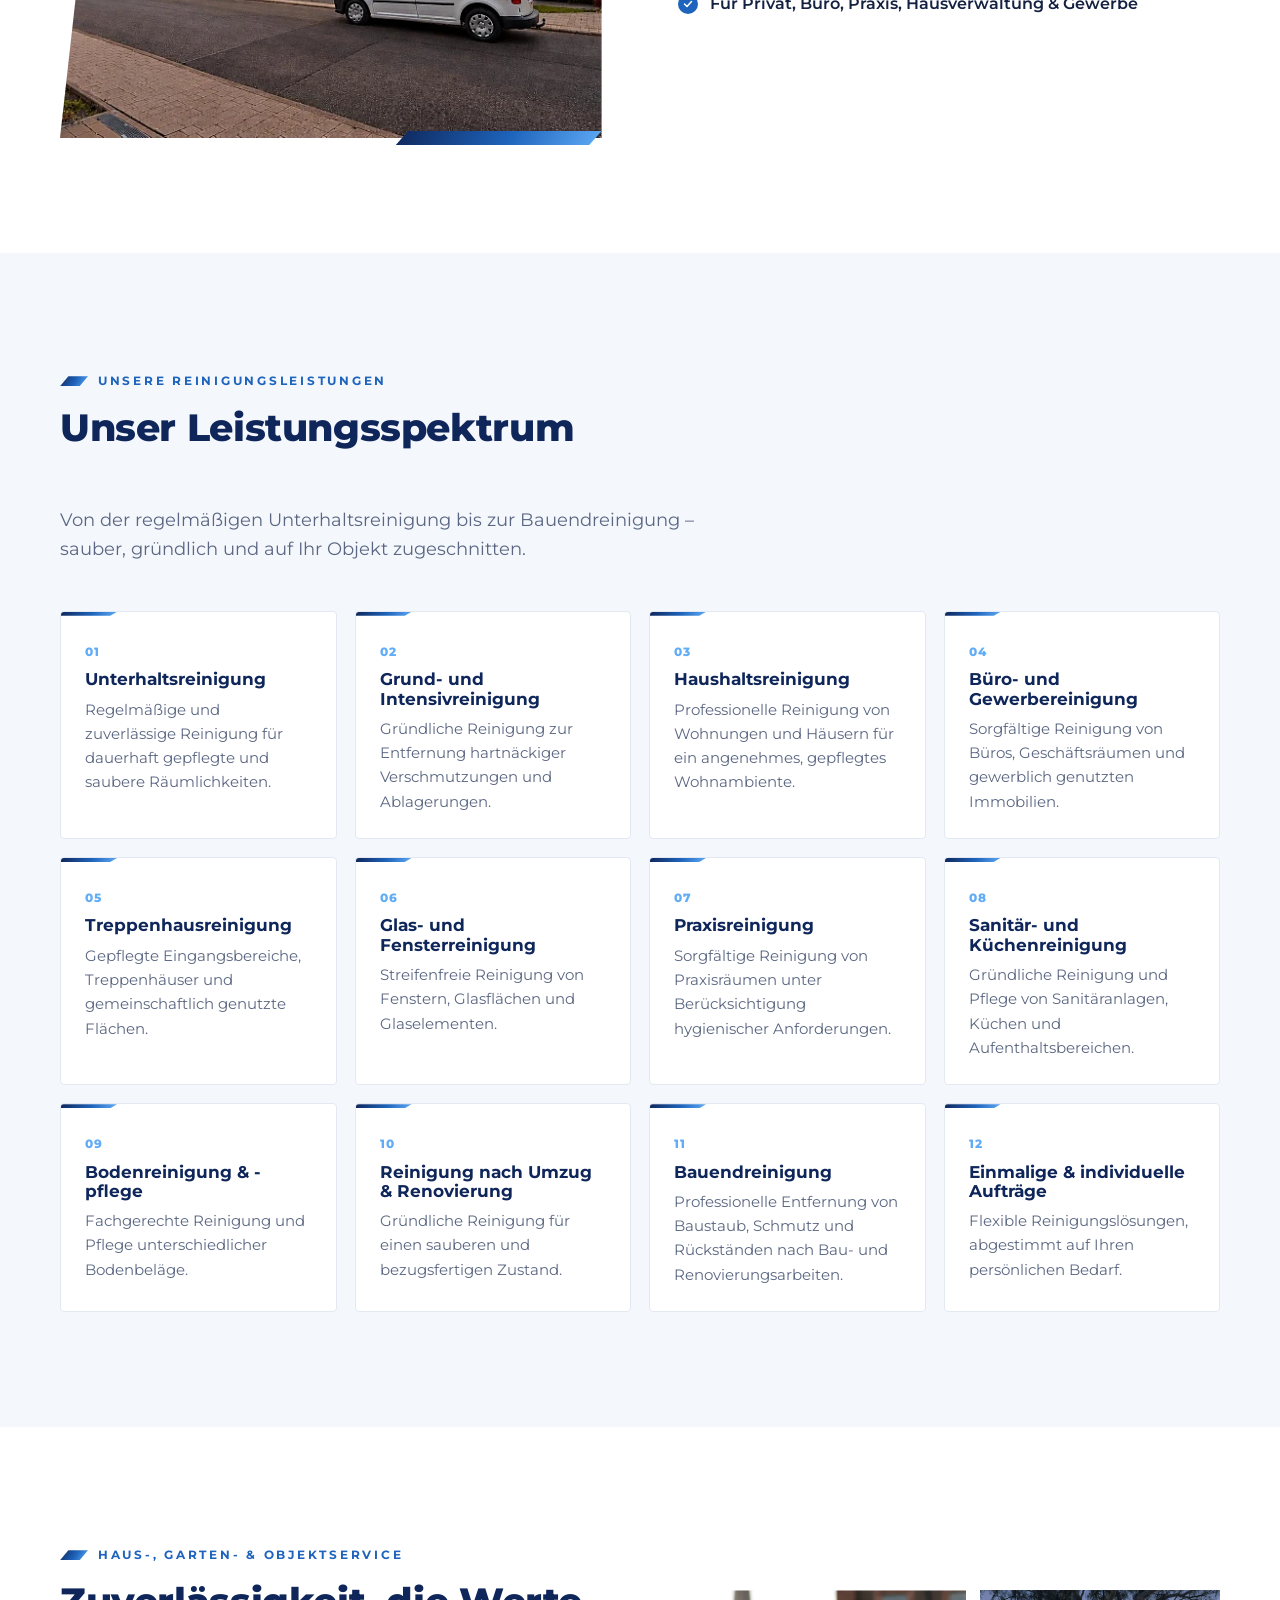
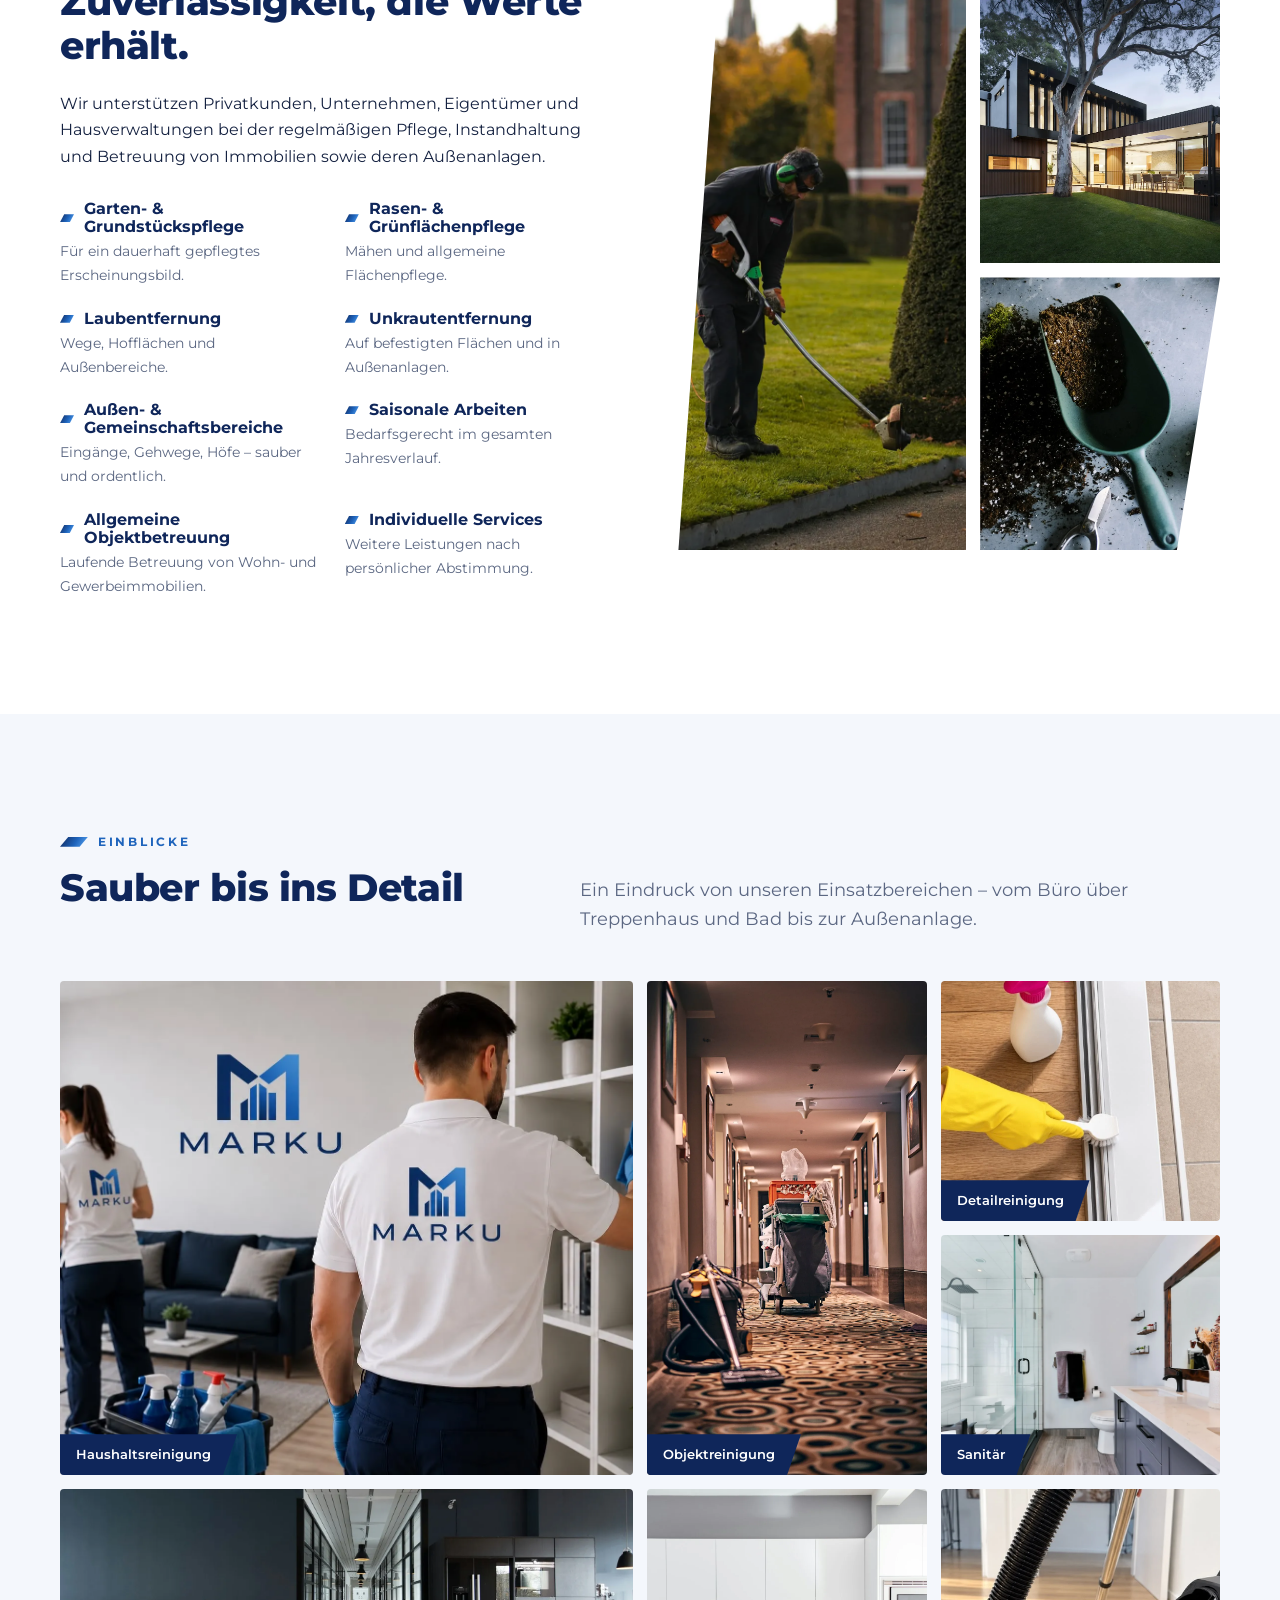
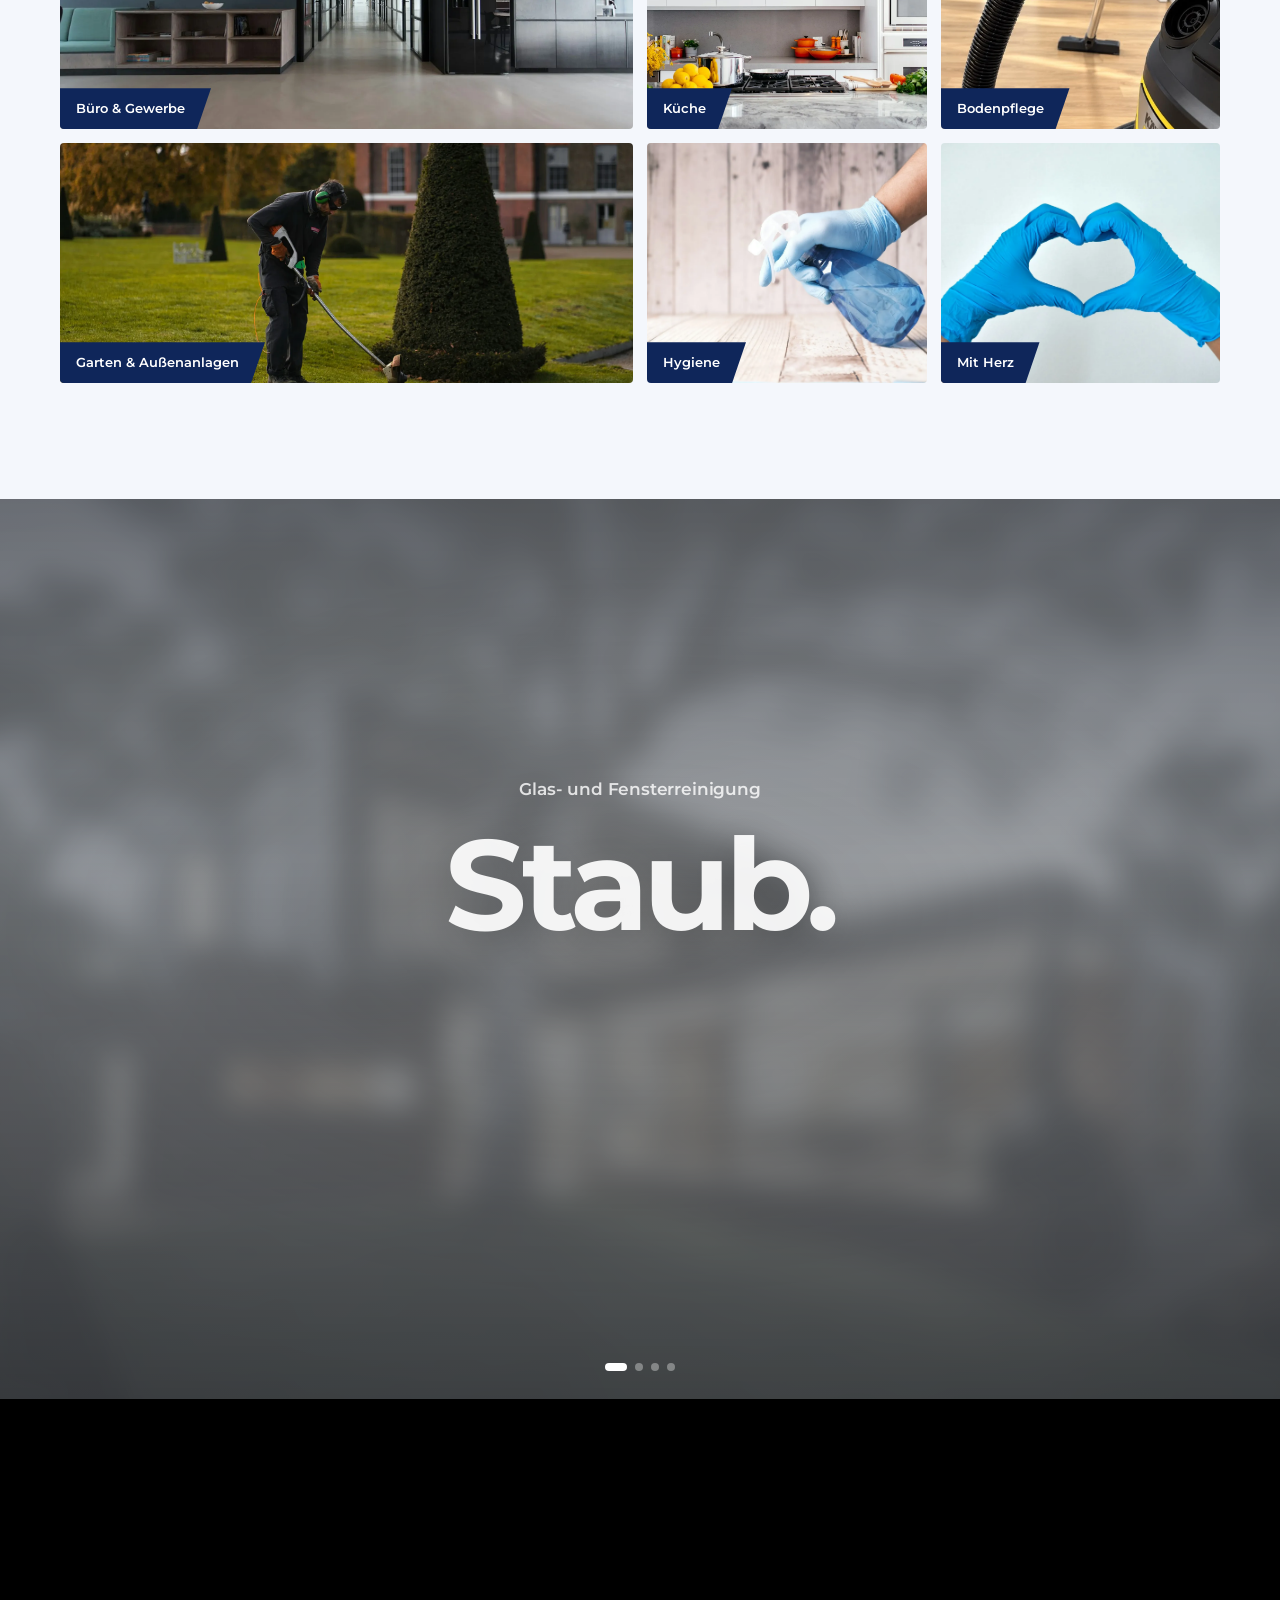
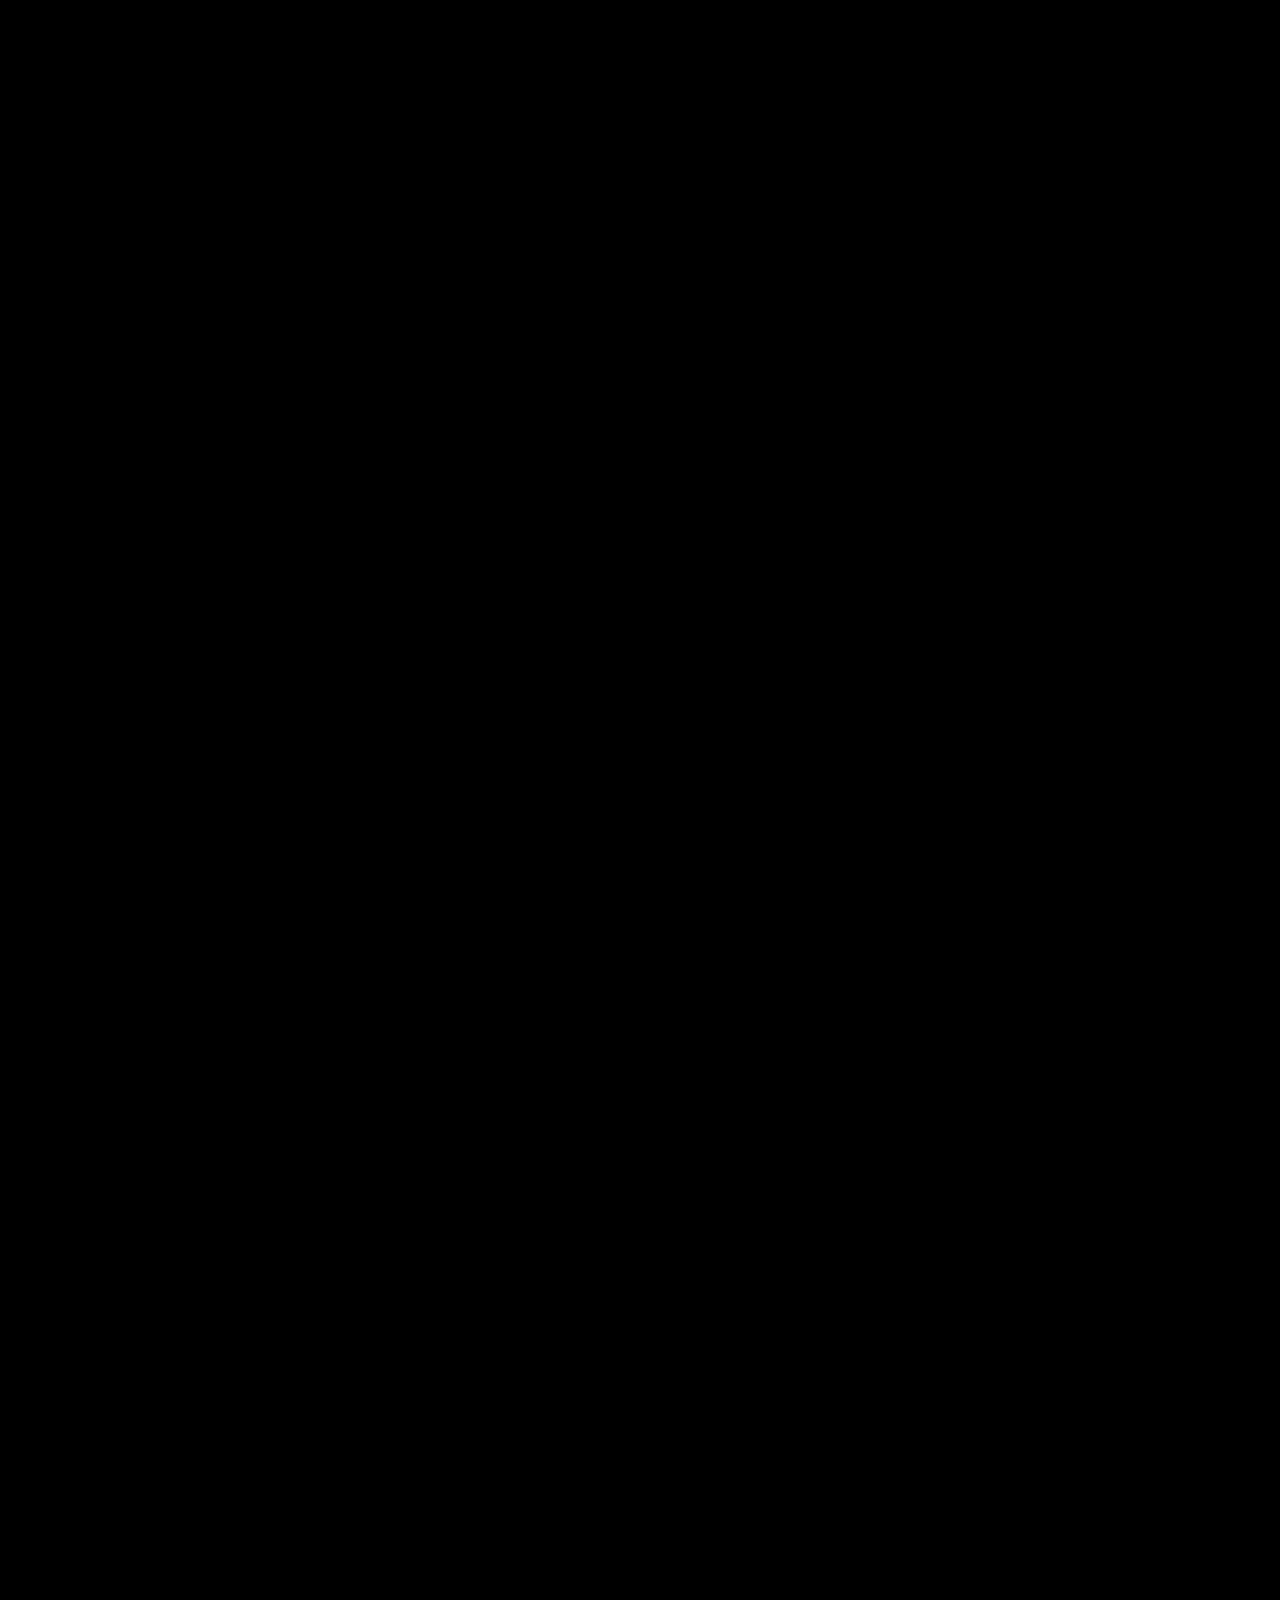
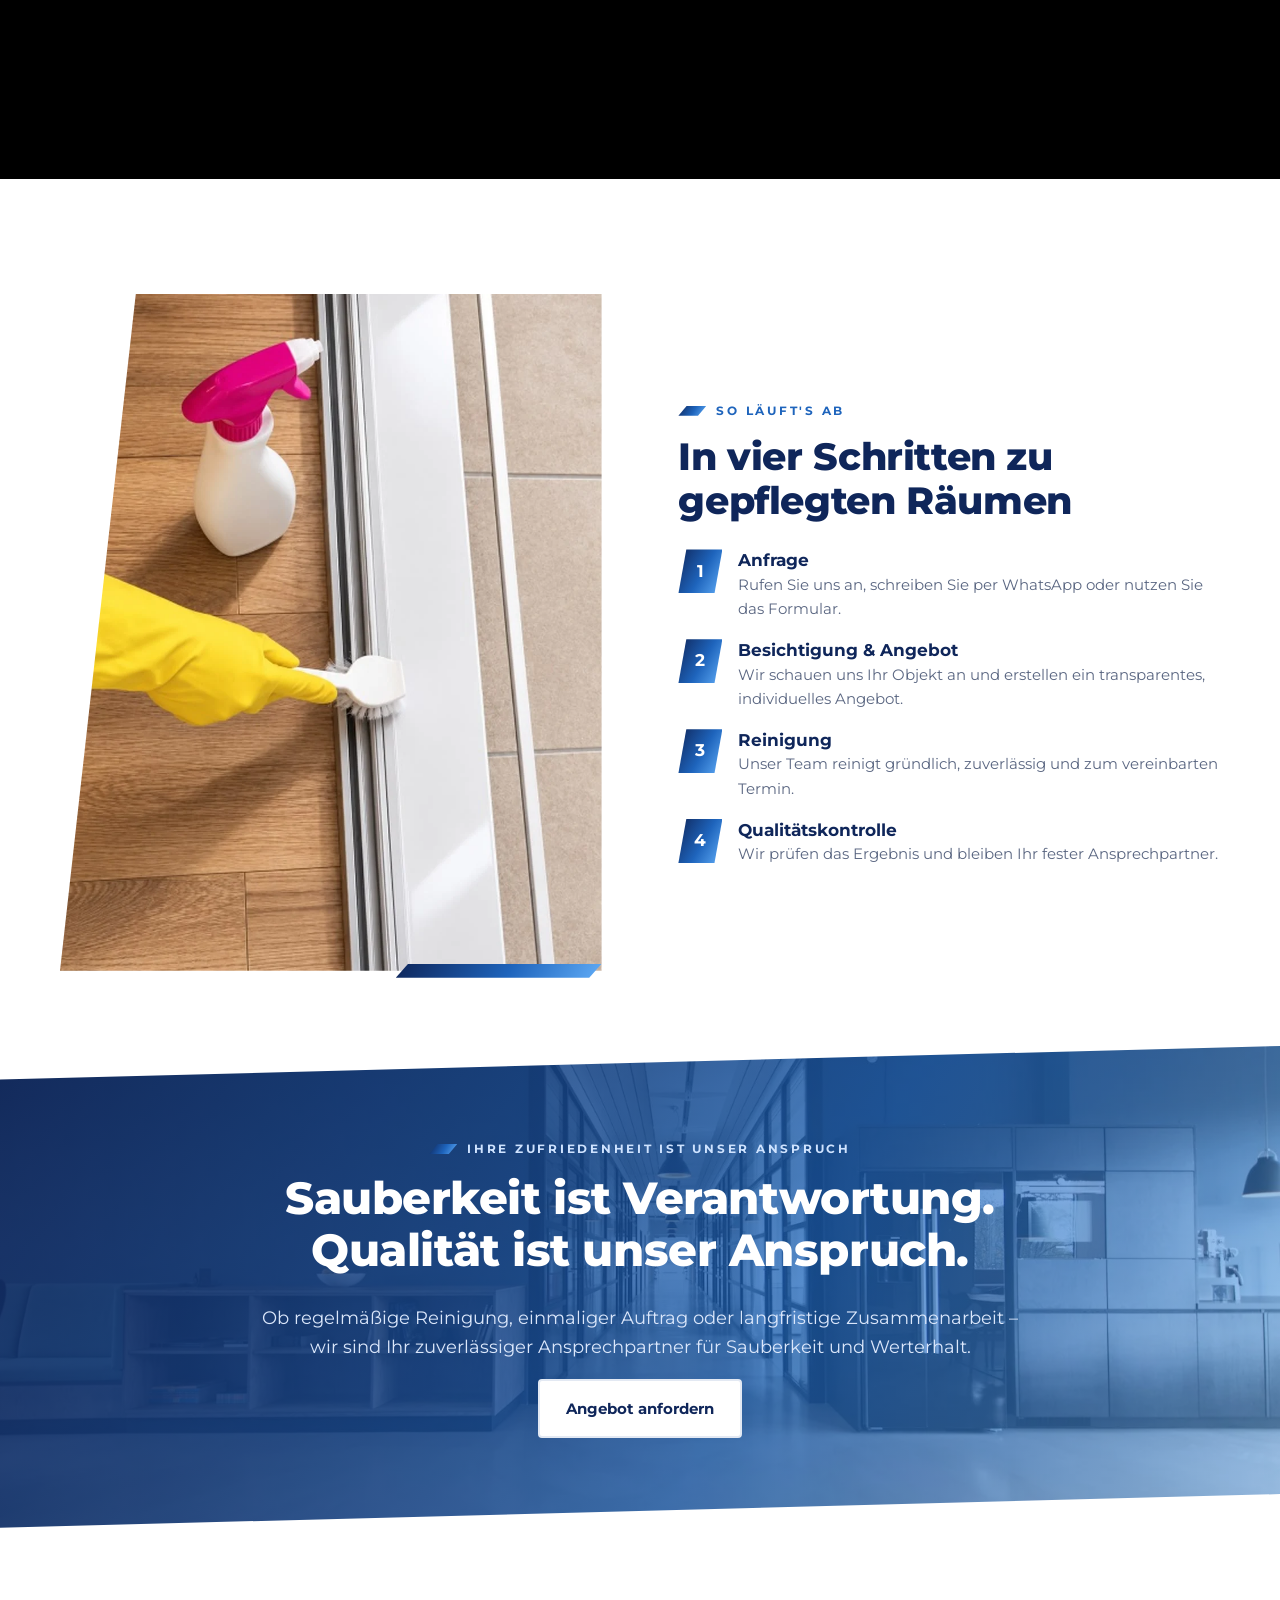
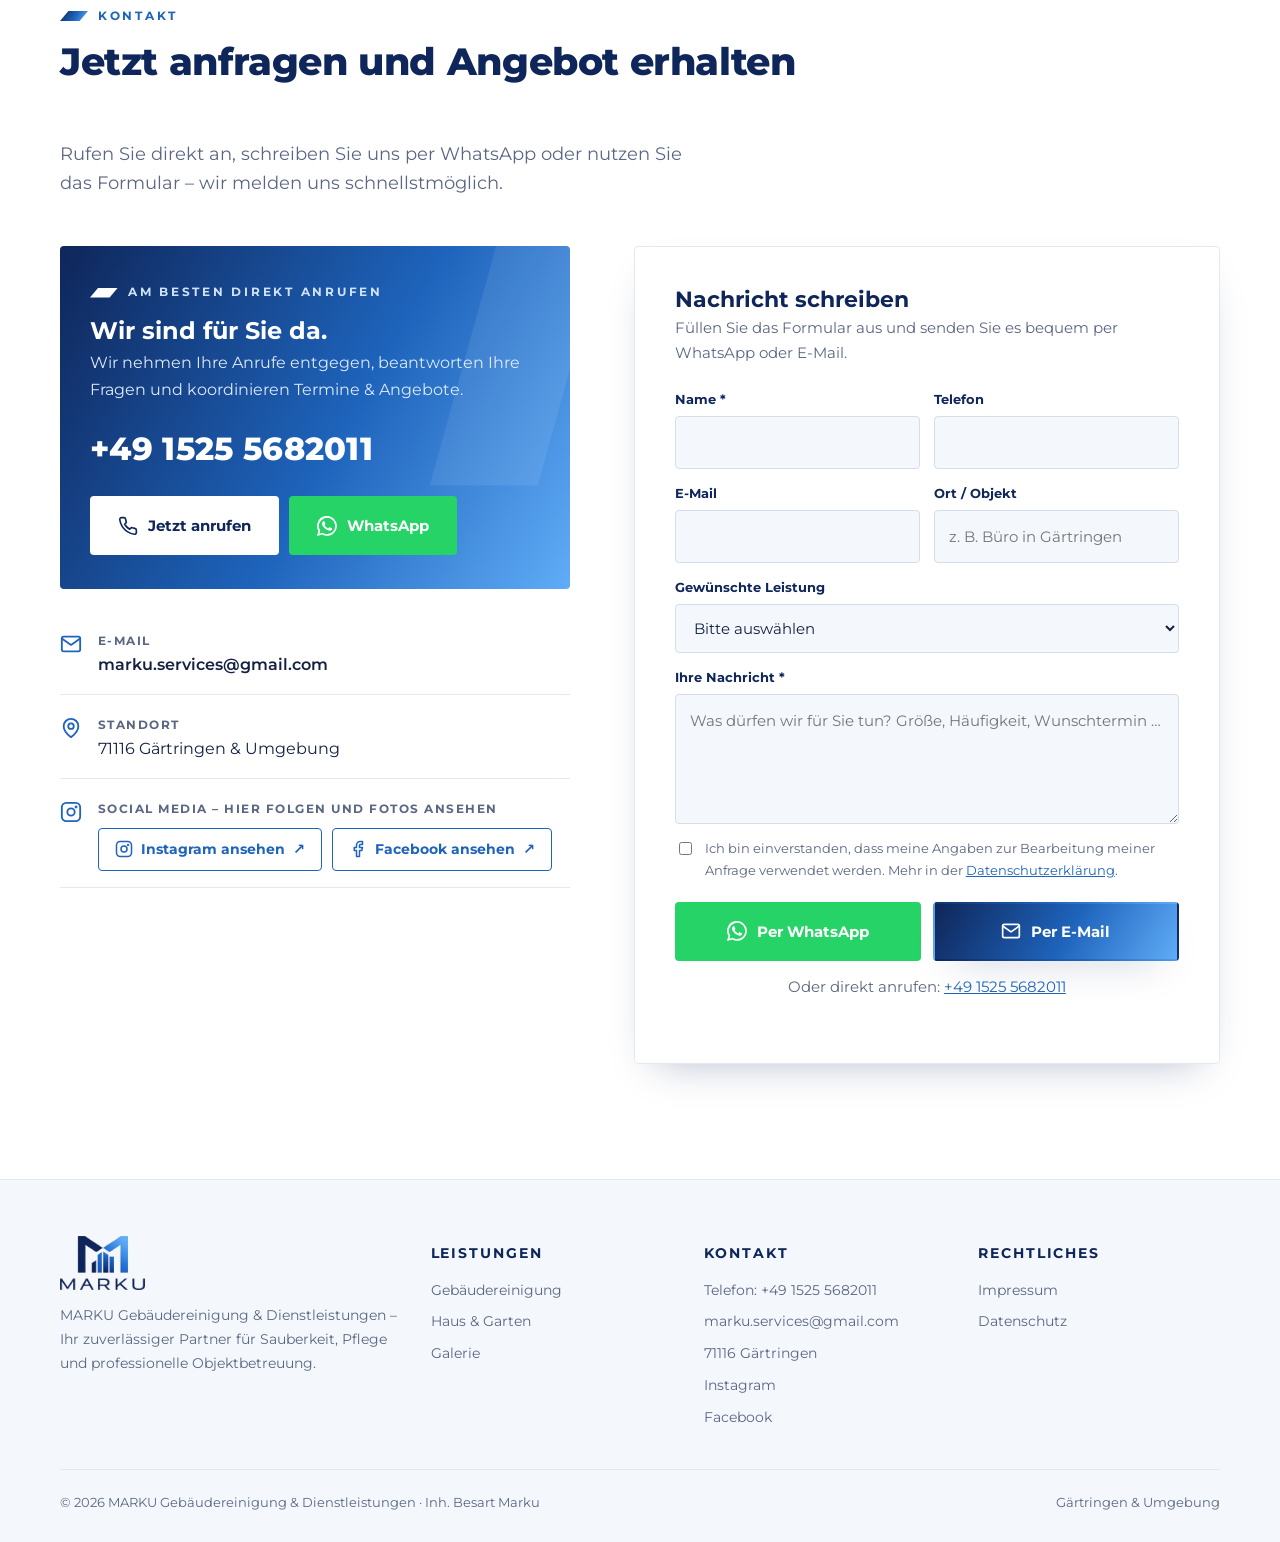
==== commit 735019b3: "Neue Domain marku-gebaeudeservice.de: Canonical, Open Graph, Schema.org, robots.txt, sitemap.xml Co-" ====
--- a/index.html
+++ b/index.html
@@ -6,10 +6,16 @@
   <title>MARKU Gebäudereinigung &amp; Dienstleistungen – Gärtringen</title>
   <meta name="description" content="MARKU Gebäudereinigung & Dienstleistungen in Gärtringen und Umgebung: Büro-, Unterhalts-, Fenster-, Treppenhaus- und Bauendreinigung sowie Haus-, Garten- und Objektservice.">
   <meta name="theme-color" content="#0f265a">
+  <link rel="canonical" href="https://marku-gebaeudeservice.de/">
+  <meta property="og:type" content="website">
+  <meta property="og:url" content="https://marku-gebaeudeservice.de/">
+  <meta property="og:locale" content="de_DE">
   <meta property="og:title" content="MARKU Gebäudereinigung & Dienstleistungen">
   <meta property="og:description" content="Sauberkeit ist Verantwortung – Qualität ist unser Anspruch. Reinigung & Objektservice in Gärtringen und Umgebung.">
-  <meta property="og:image" content="assets/img/team.webp">
-  <link rel="icon" href="assets/img/favicon.png" type="image/png">
+  <meta property="og:image" content="https://marku-gebaeudeservice.de/assets/img/team.webp">
+  <link rel="icon" href="favicon.ico" sizes="any">
+  <link rel="icon" type="image/png" sizes="32x32" href="assets/img/favicon-32.png">
+  <link rel="apple-touch-icon" href="assets/img/apple-touch-icon.png">
   <link rel="preload" href="assets/fonts/montserrat.woff2" as="font" type="font/woff2" crossorigin>
   <link rel="stylesheet" href="assets/css/style.css">
   <link rel="stylesheet" href="assets/css/clarity.css">
@@ -18,6 +24,9 @@
     "@context": "https://schema.org",
     "@type": "HouseCleaningService",
     "name": "MARKU Gebäudereinigung & Dienstleistungen",
+    "url": "https://marku-gebaeudeservice.de/",
+    "logo": "https://marku-gebaeudeservice.de/assets/img/logo-full.png",
+    "image": "https://marku-gebaeudeservice.de/assets/img/team.webp",
     "founder": "Besart Marku",
     "email": "marku.services@gmail.com",
     "telephone": "+4915255682011",
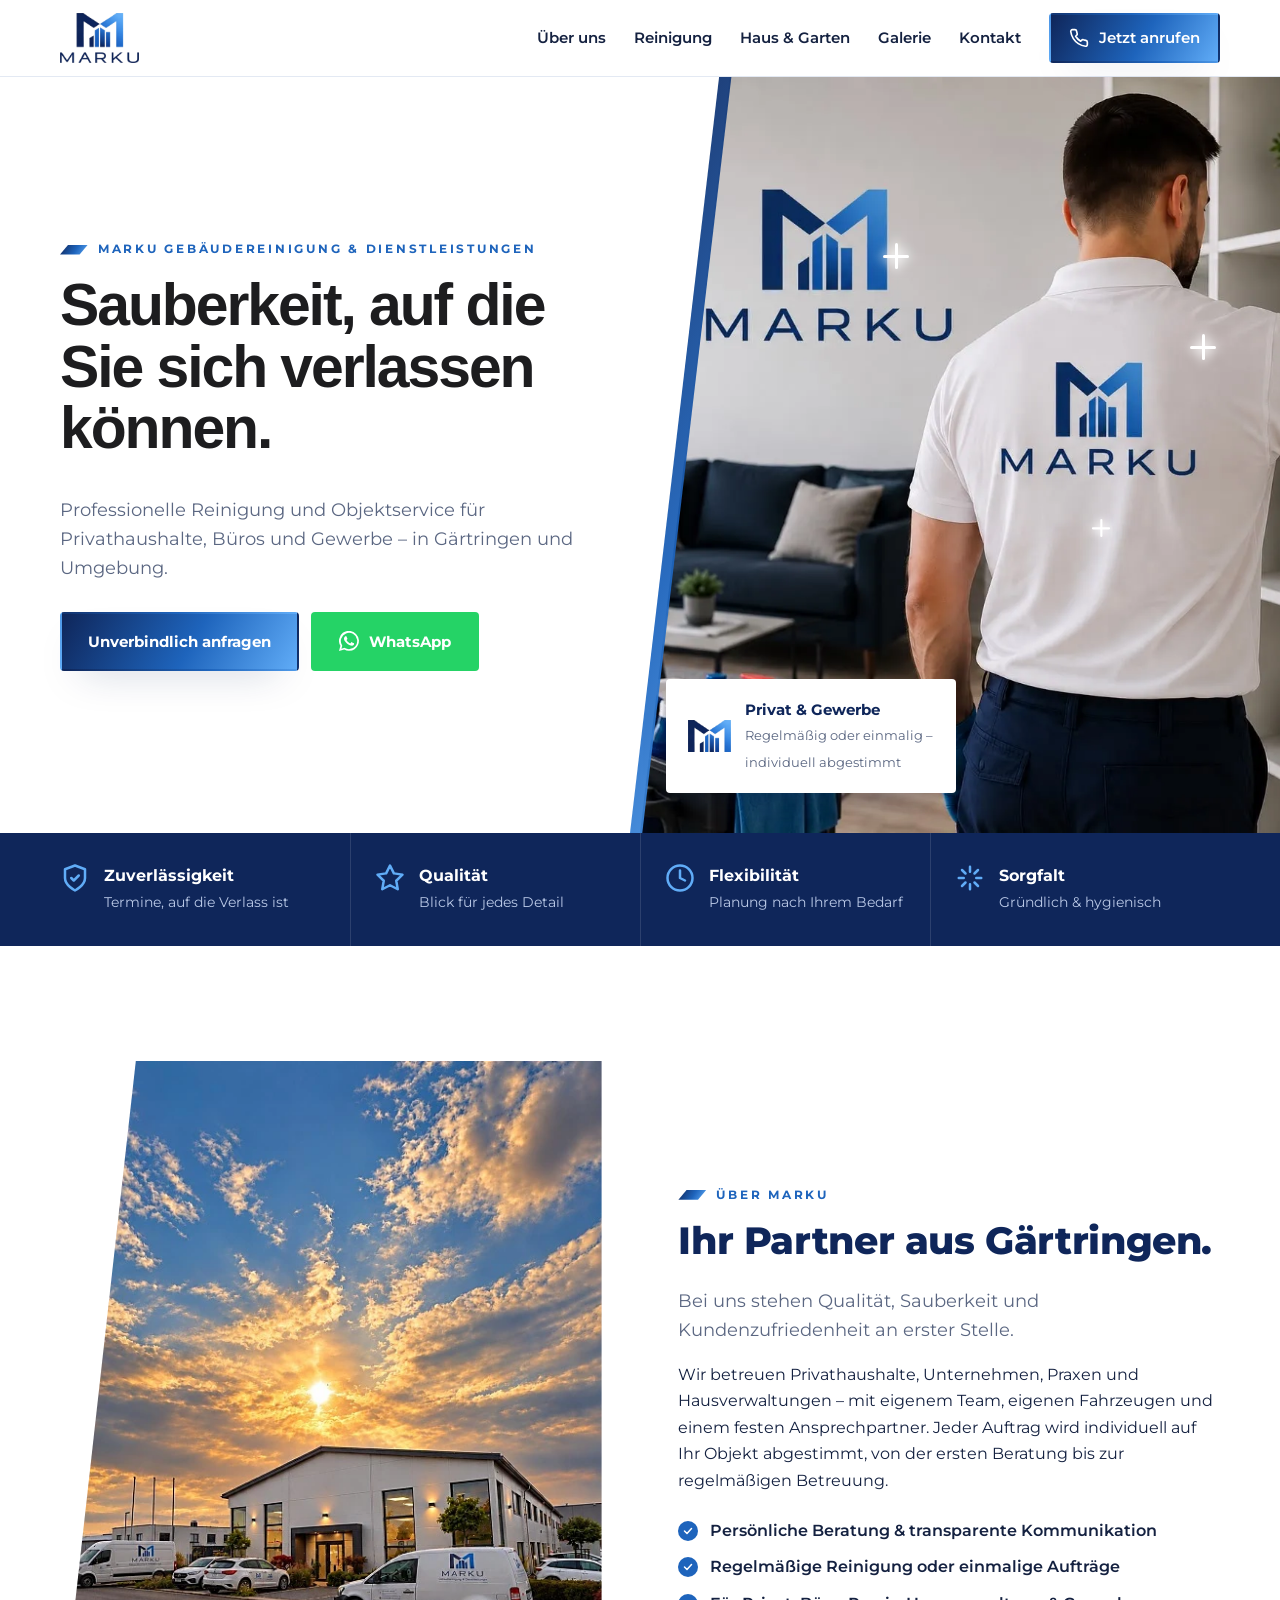
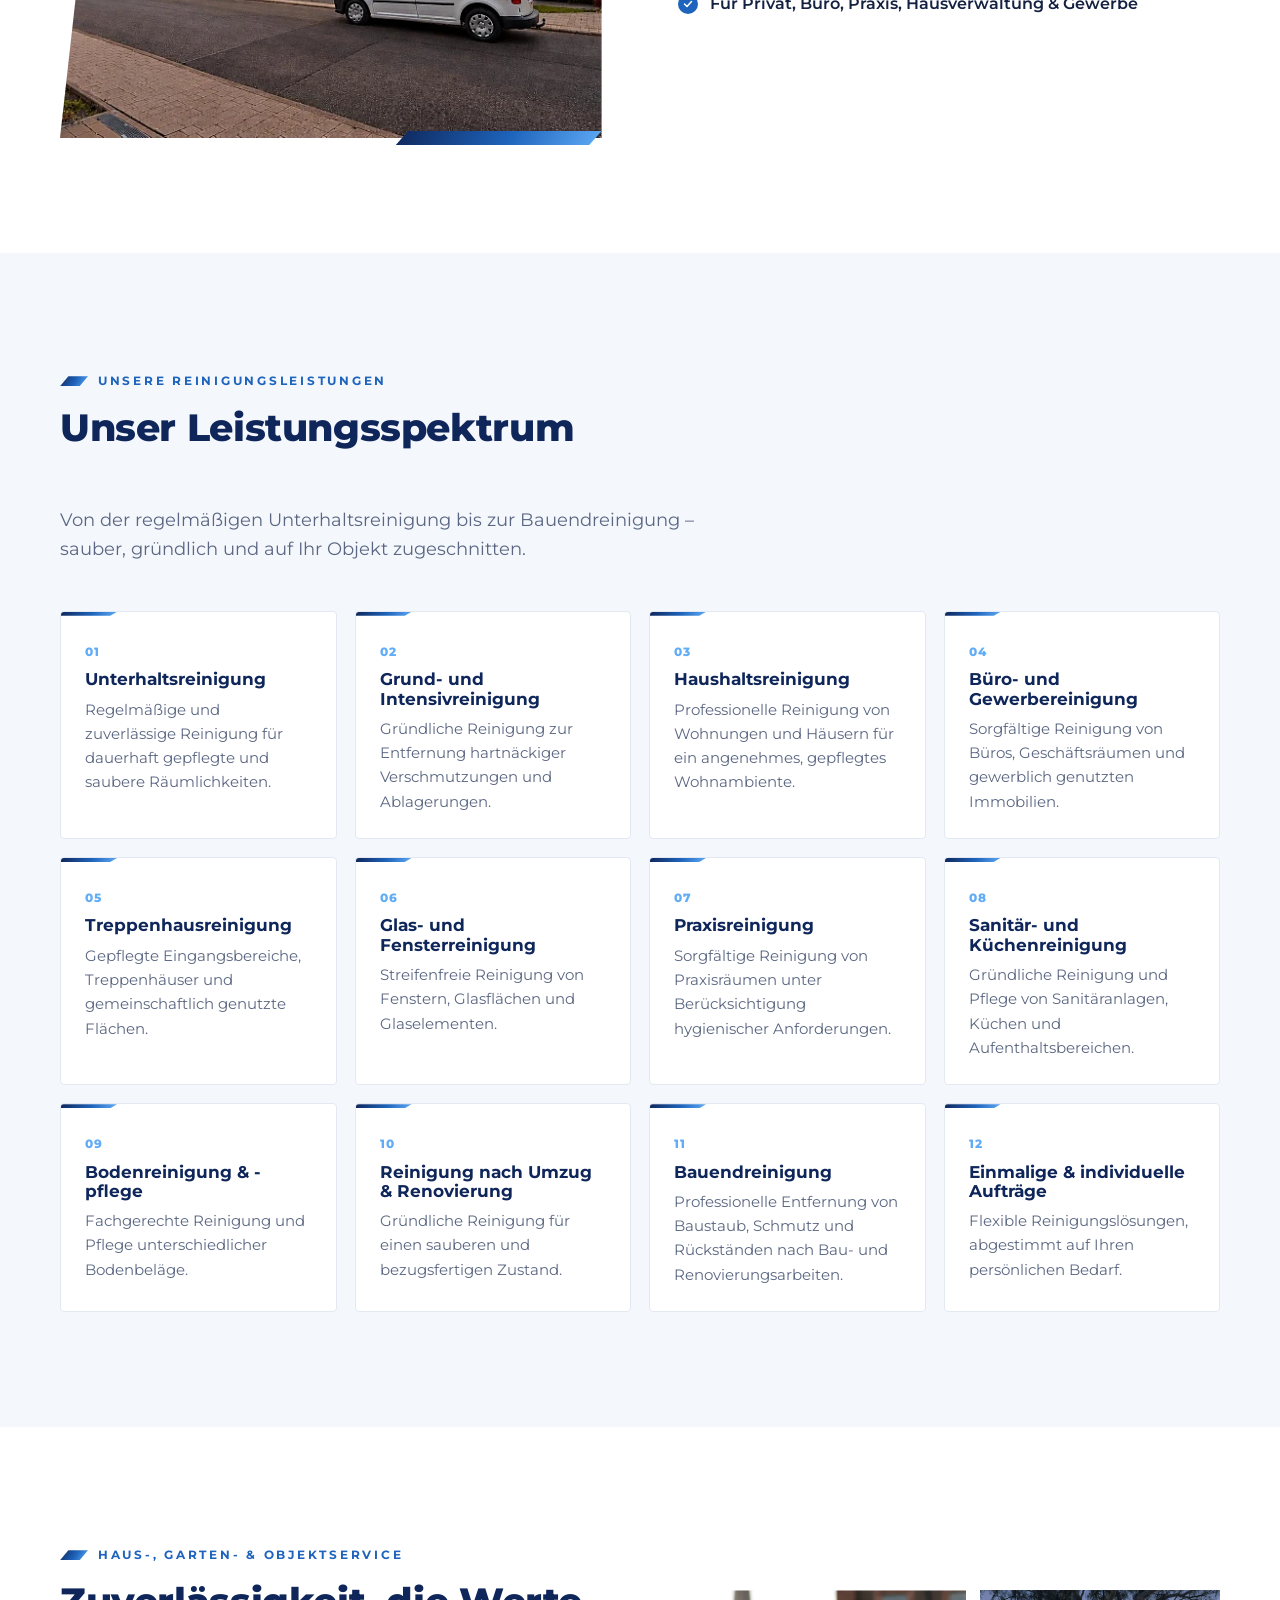
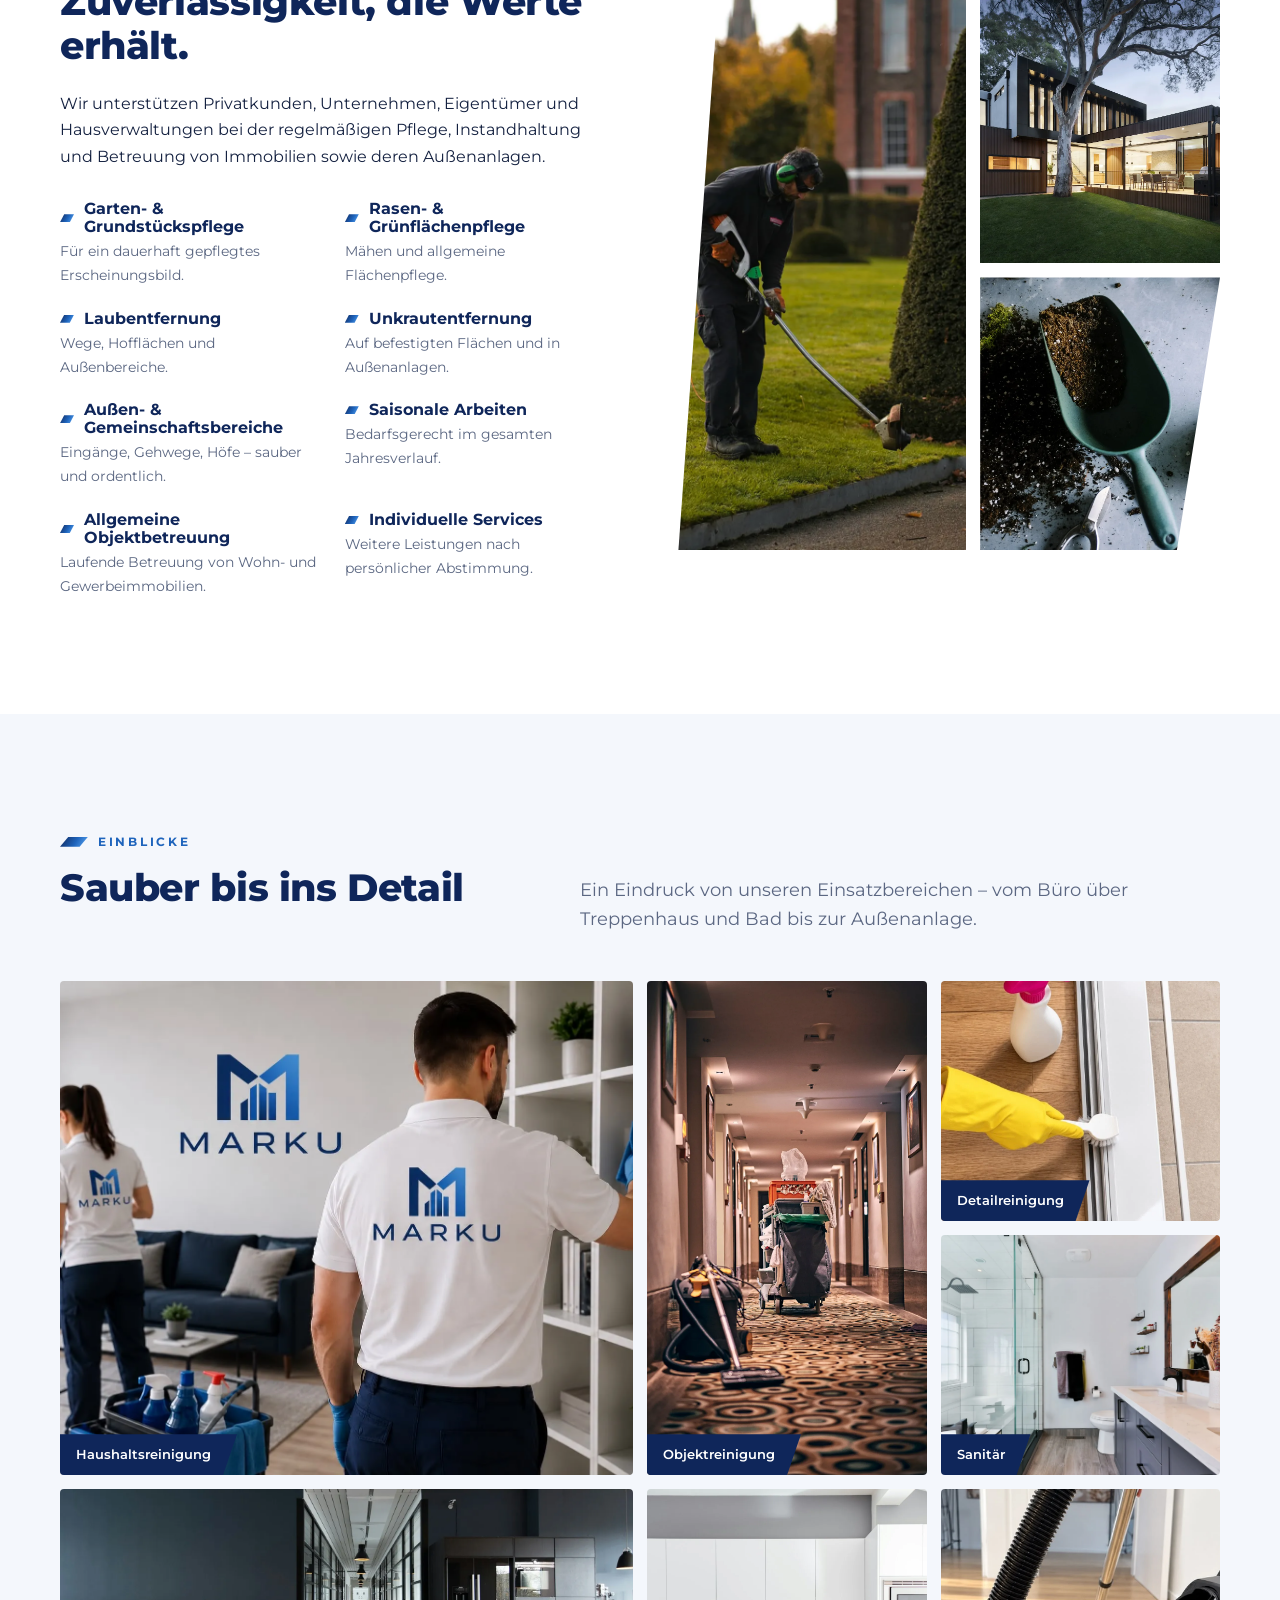
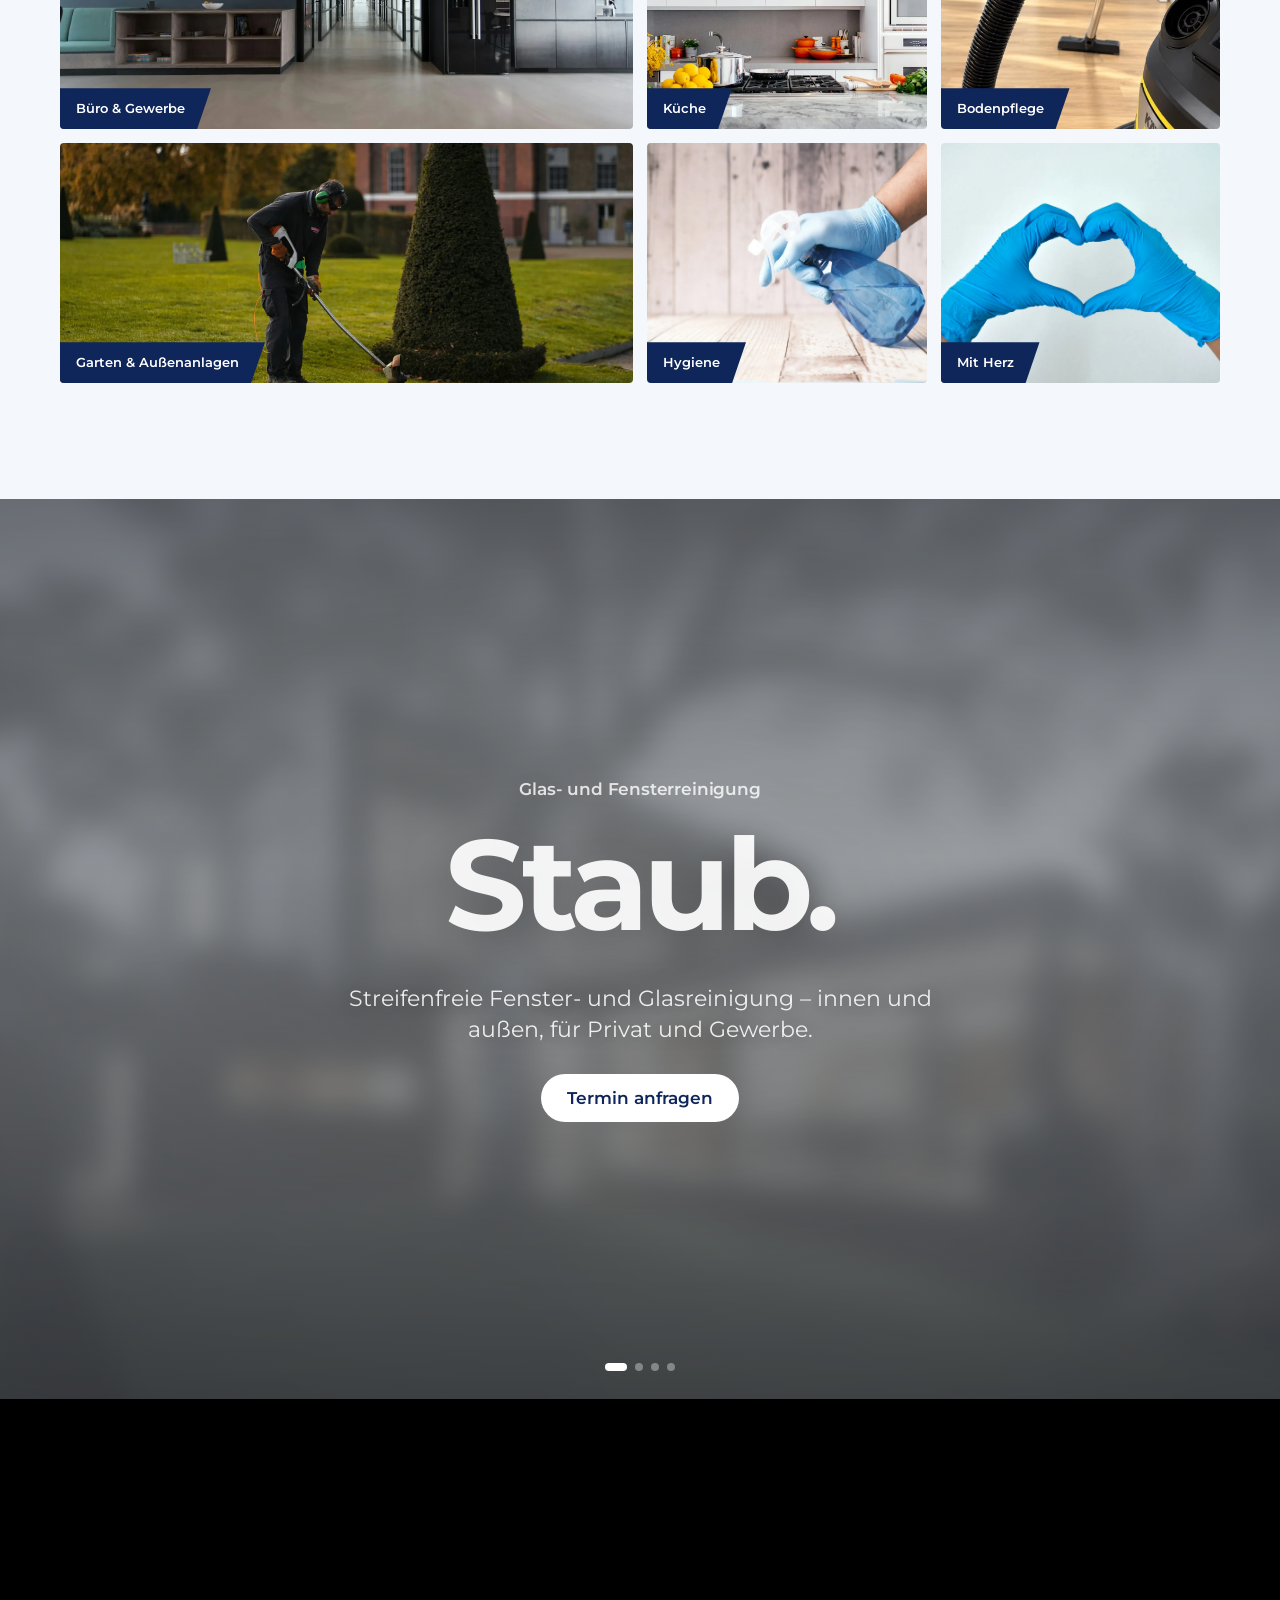
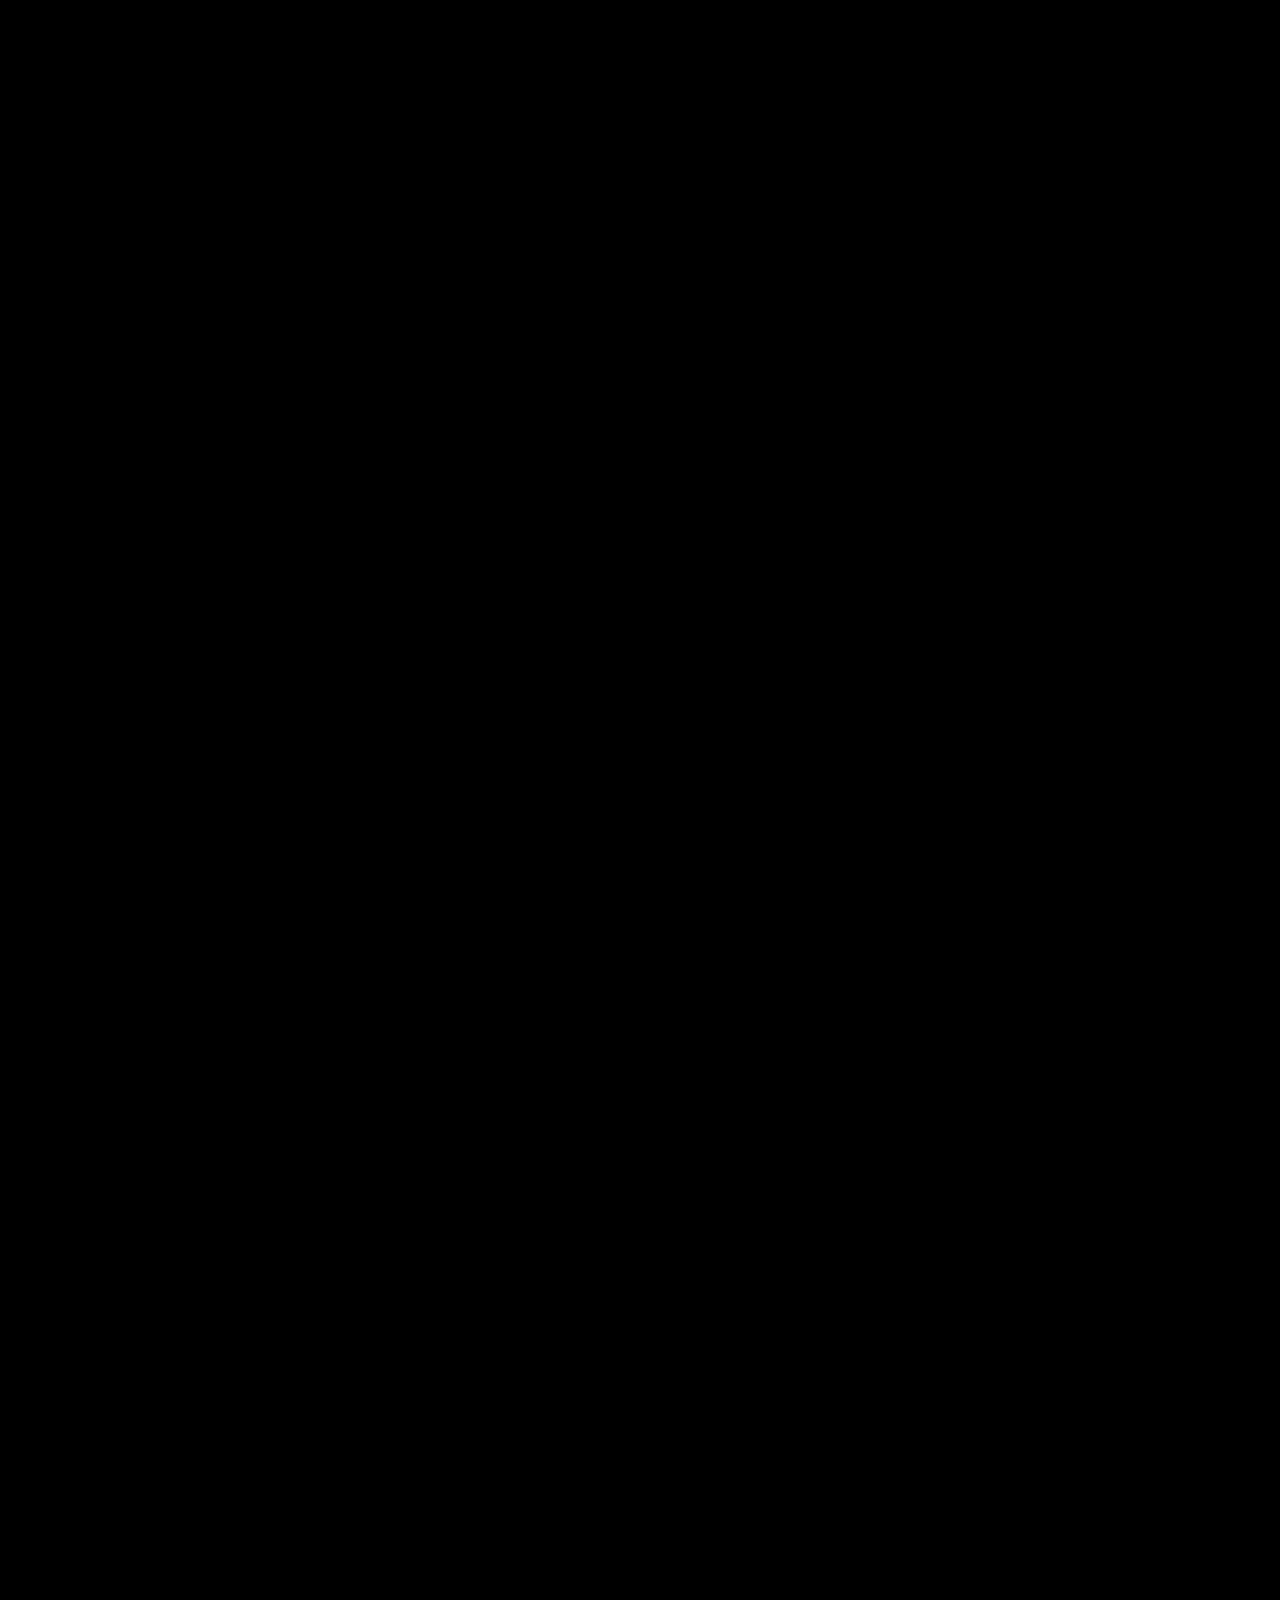
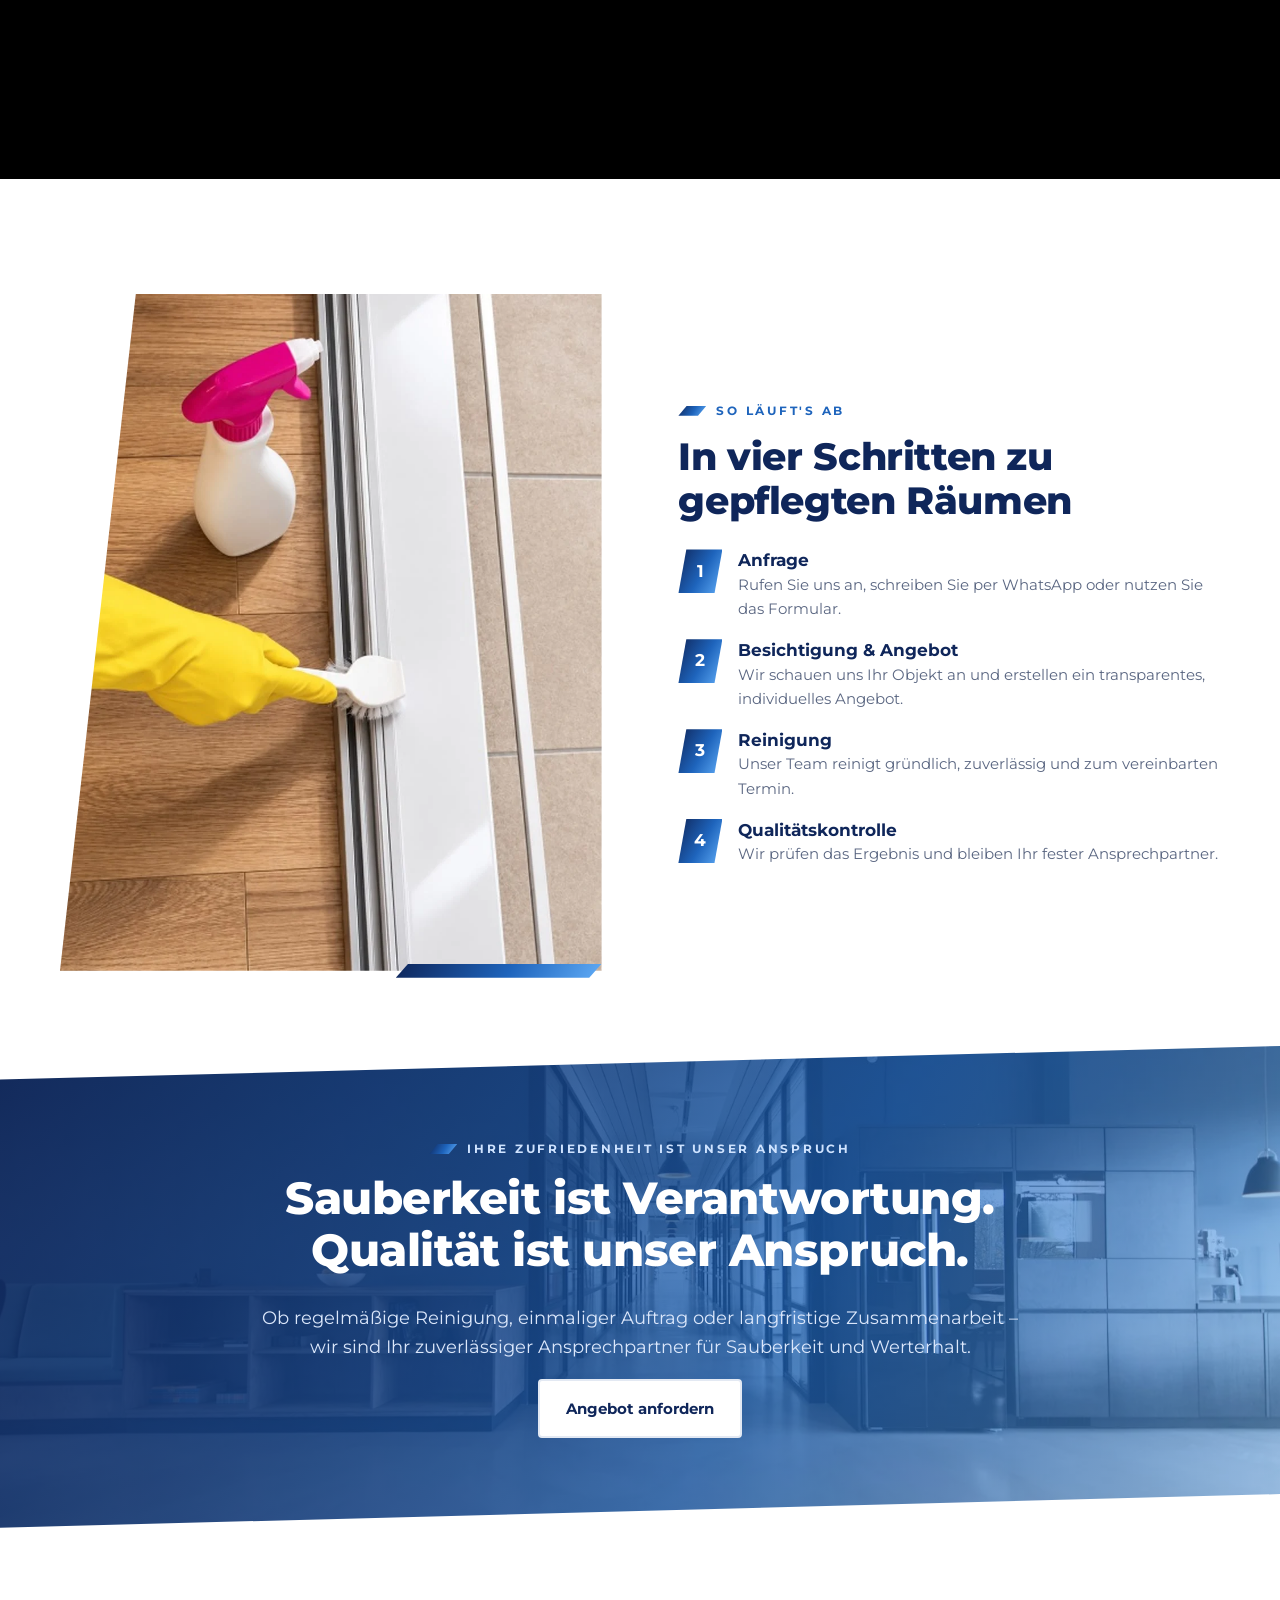
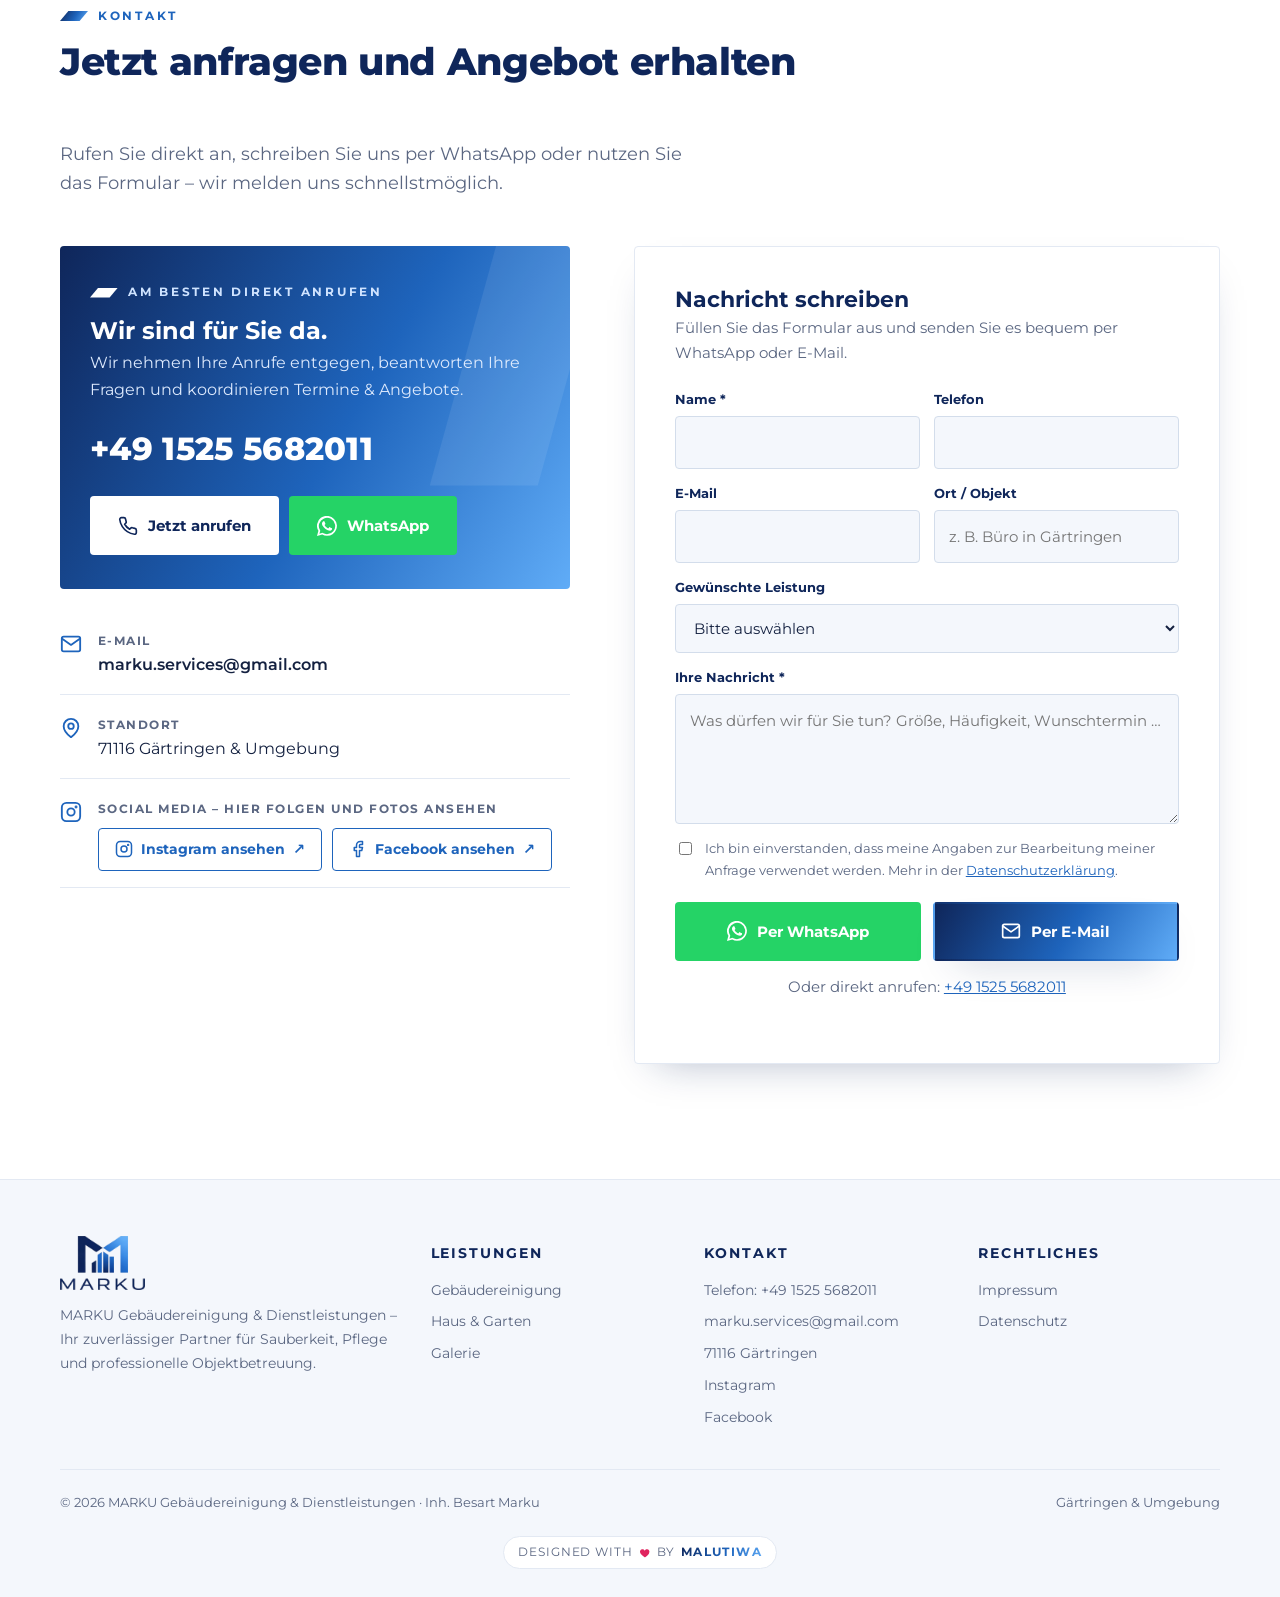
==== commit 435a2c90: "Fußzeile: Signatur „Designed with ♥ by Malutiwa“ auf allen Seiten Co-Authored-By: Claude Opus 5.5 <n" ====
--- a/index.html
+++ b/index.html
@@ -366,6 +366,7 @@
       <span>© <span id="year">2026</span> MARKU Gebäudereinigung &amp; Dienstleistungen · Inh. Besart Marku</span>
       <span>Gärtringen &amp; Umgebung</span>
     </div>
+    <div class="credit"><a href="https://malutiwa.com" target="_blank" rel="noopener" aria-label="Webdesign von Malutiwa">Designed with <svg class="credit__heart" viewBox="0 0 24 24" aria-hidden="true"><path d="M12 21s-7.5-4.6-9.6-9.3C.9 8.3 3 4.5 6.7 4.5c2.1 0 3.6 1.1 4.3 2.4.2.3.6.3.8 0 .7-1.3 2.2-2.4 4.3-2.4 3.7 0 5.8 3.8 4.3 7.2C19.5 16.4 12 21 12 21z"/></svg> by <span class="credit__name">Malutiwa</span></a></div>
   </div>
 </footer>
 
--- a/assets/css/style.css
+++ b/assets/css/style.css
@@ -258,6 +258,20 @@
 .footer__bottom { margin-top: 40px; padding-top: 22px; border-top: 1px solid var(--line); display: flex; justify-content: space-between; gap: 16px; flex-wrap: wrap; font-size: .82rem; }
 
 /* ---------- Mobile Aktionsleiste ---------- */
+/* Signatur Webdesign */
+.credit { margin-top: 22px; display: flex; justify-content: center; }
+.credit a {
+  display: inline-flex; align-items: center; gap: 6px; padding: 6px 14px; border: 1px solid var(--line); border-radius: 999px;
+  background: var(--white); color: var(--muted); font-size: .72rem; letter-spacing: .08em; text-transform: uppercase;
+  transition: border-color .25s, box-shadow .25s, color .25s;
+}
+.credit a:hover { color: var(--navy); border-color: var(--sky); box-shadow: var(--shadow); }
+.credit__heart { width: 12px; height: 12px; fill: #e0245e; transform-origin: center; }
+.credit a:hover .credit__heart { animation: credit-beat 1s ease-in-out infinite; }
+.credit__name { font-weight: 700; letter-spacing: .12em; background: var(--grad); -webkit-background-clip: text; background-clip: text; color: transparent; }
+@keyframes credit-beat { 0%, 100% { transform: scale(1); } 15% { transform: scale(1.25); } 30% { transform: scale(1); } 45% { transform: scale(1.15); } }
+@media (prefers-reduced-motion: reduce) { .credit a:hover .credit__heart { animation: none; } }
+
 .mobile-bar { display: none; }
 
 /* ---------- Rechtliches ---------- */
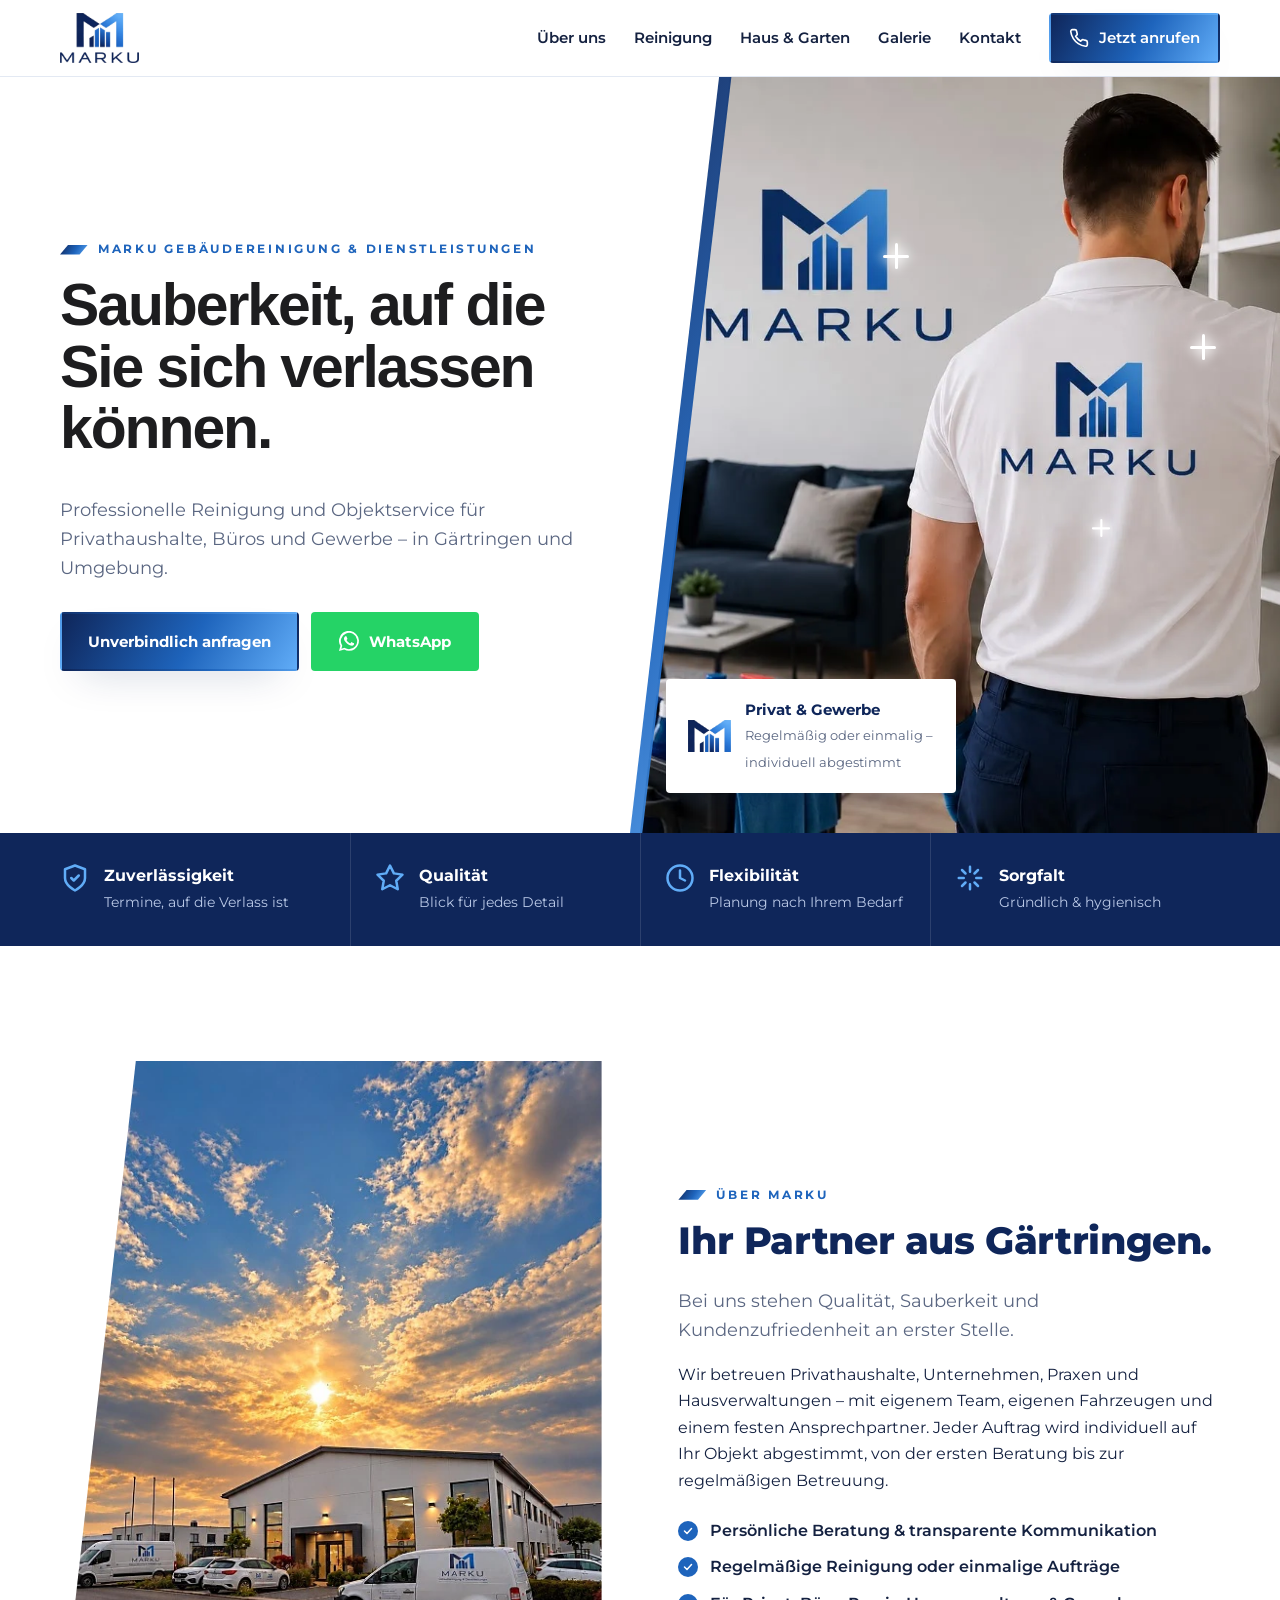
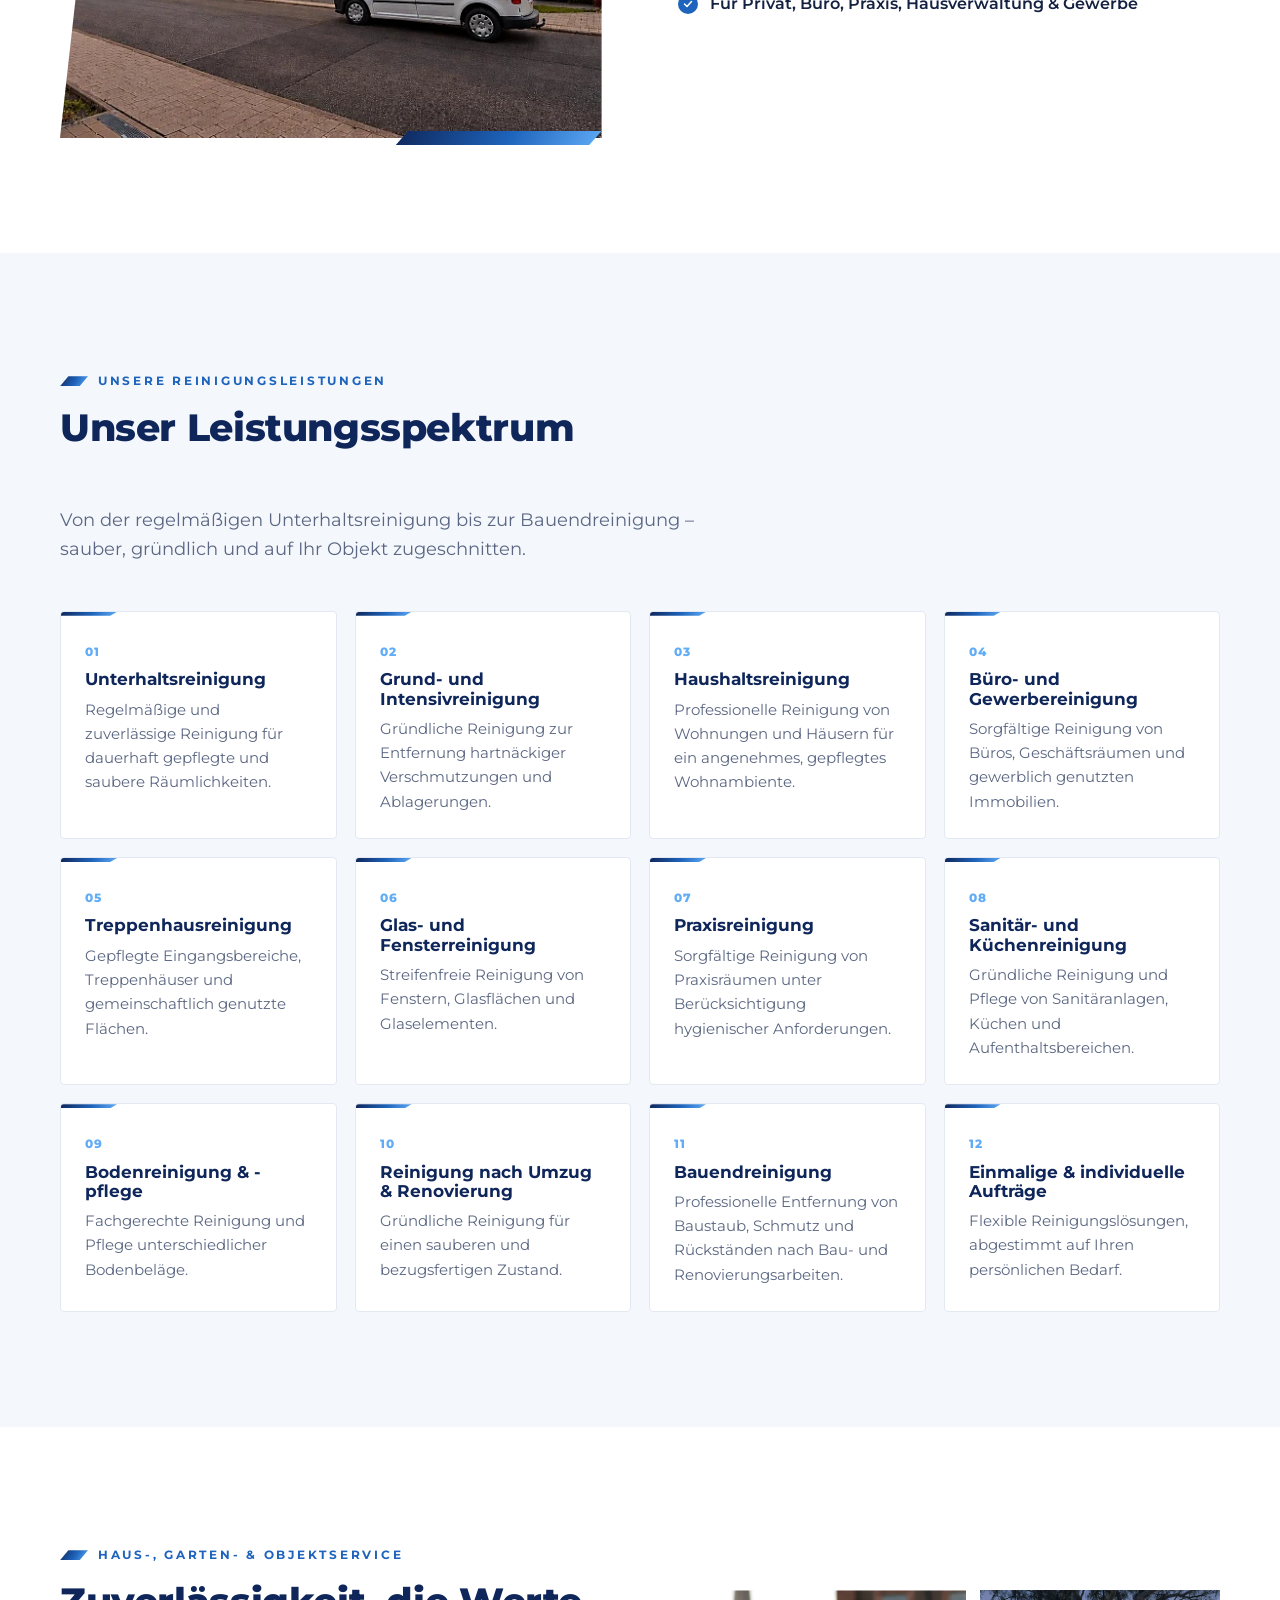
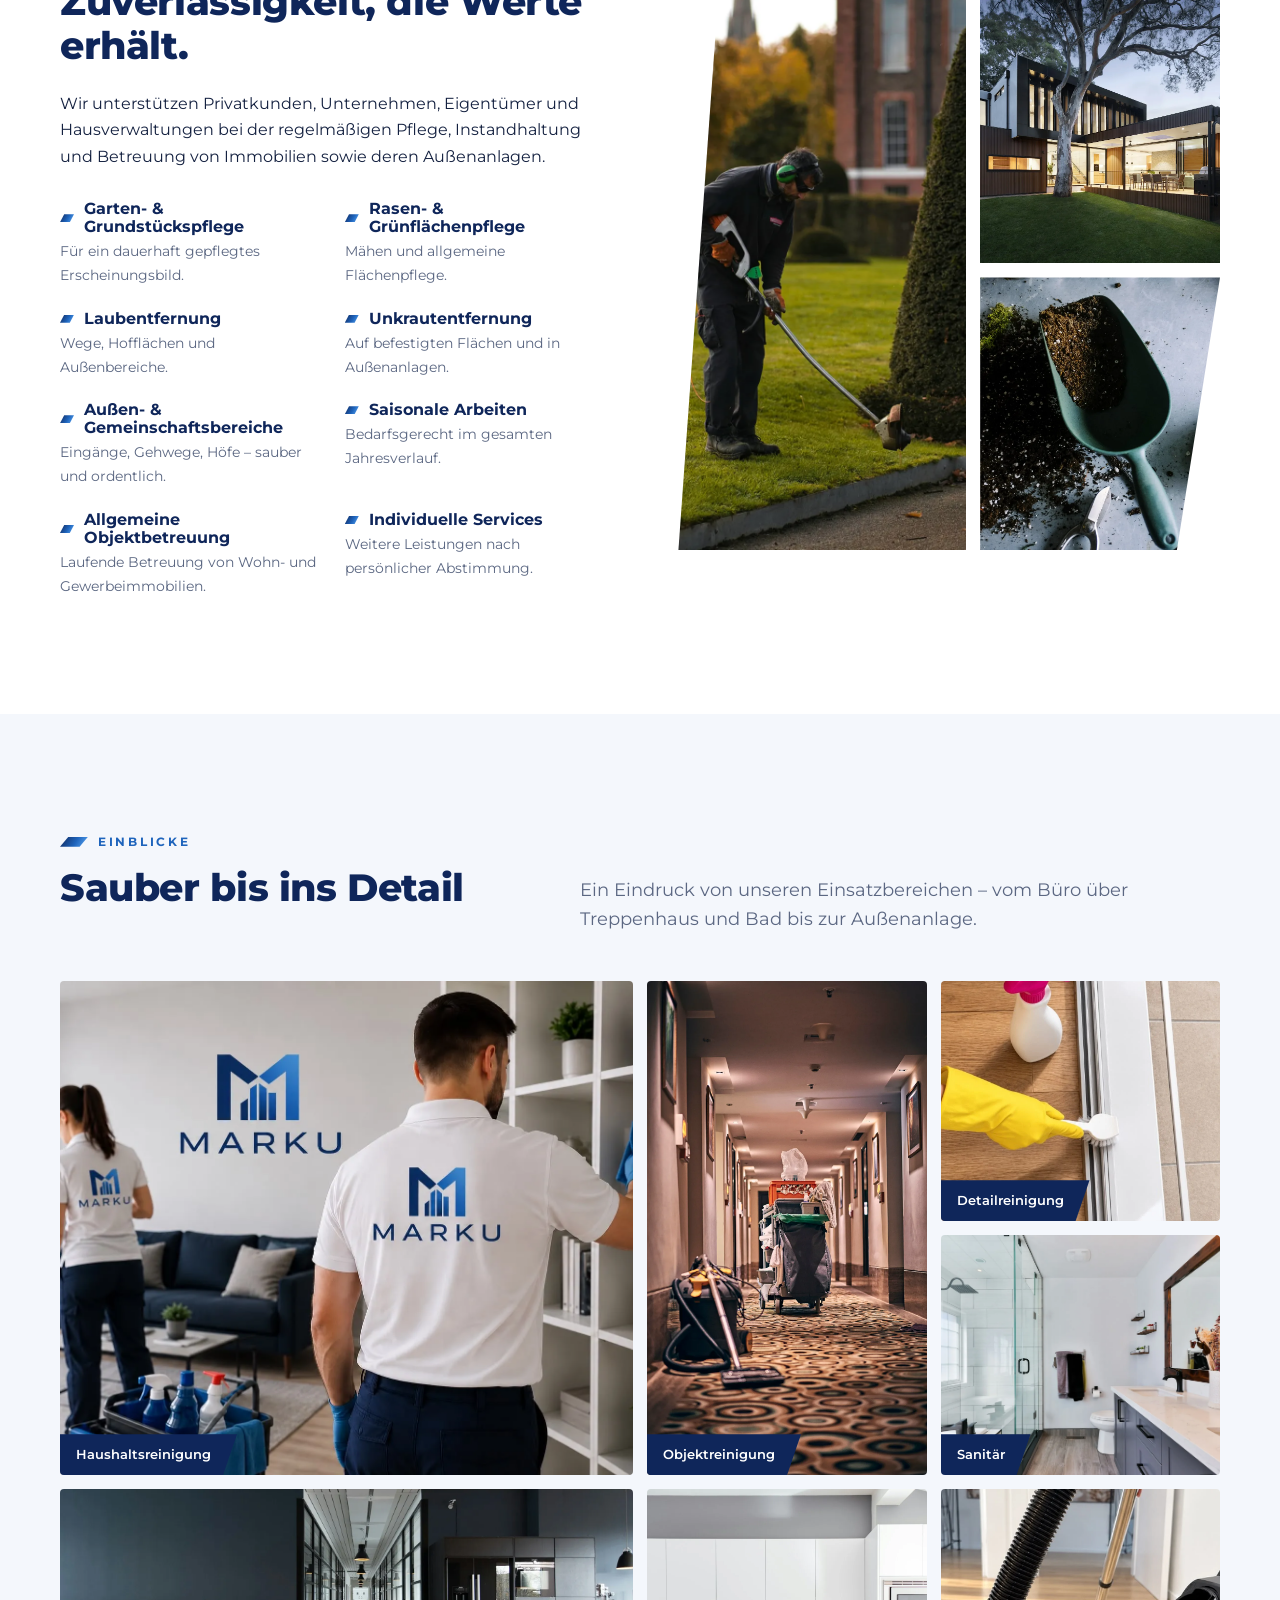
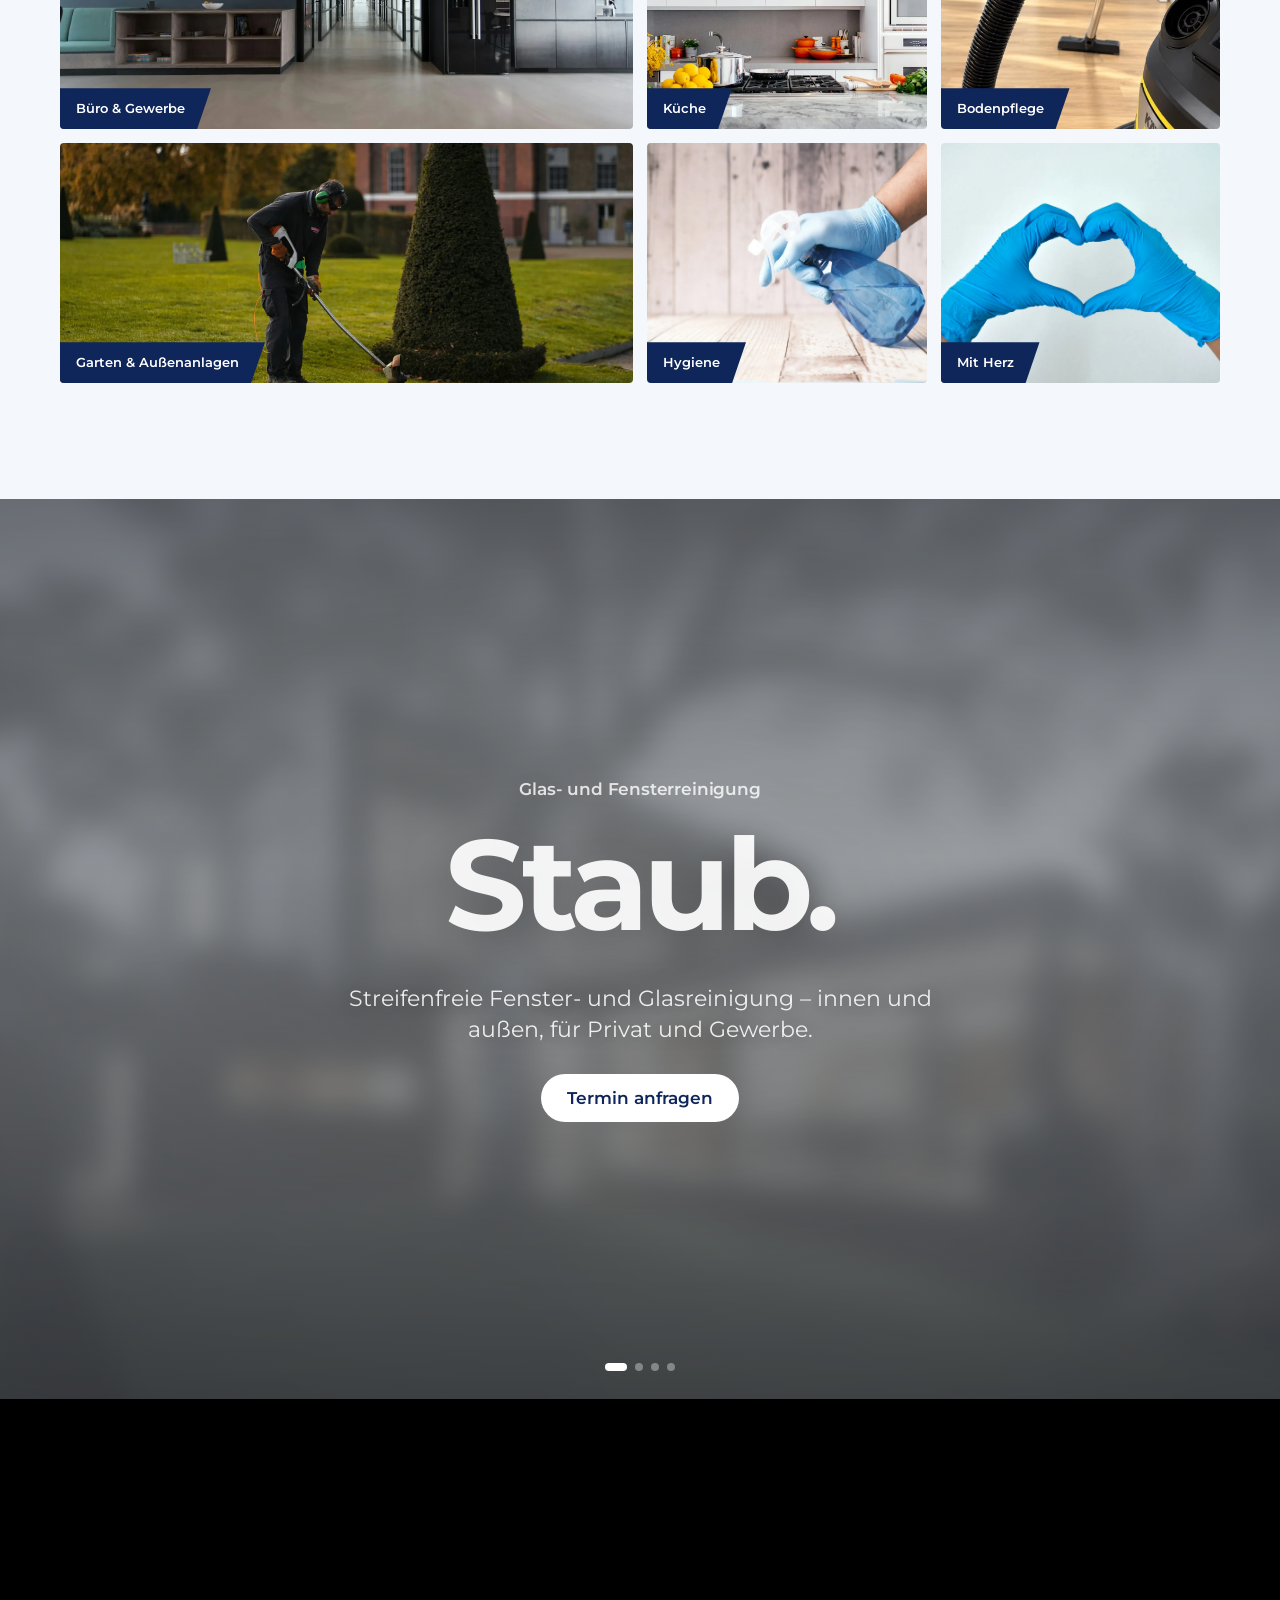
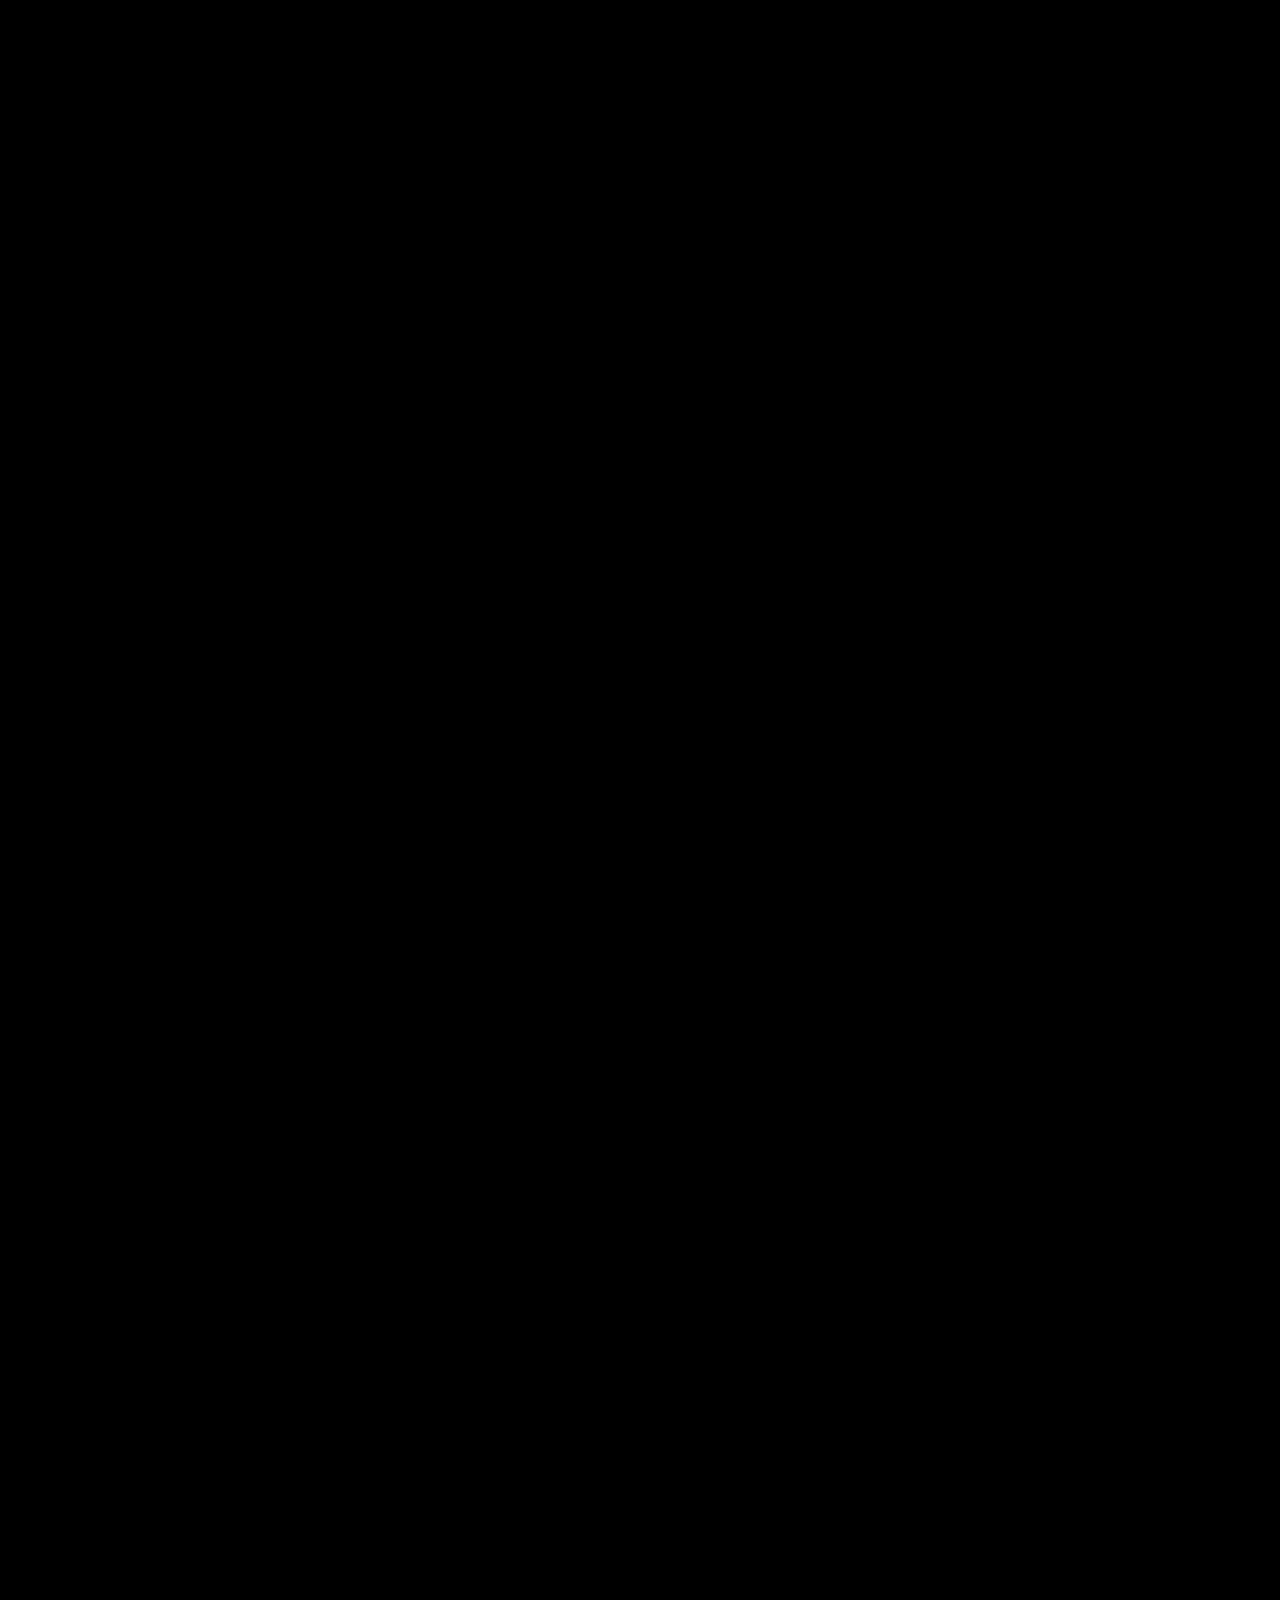
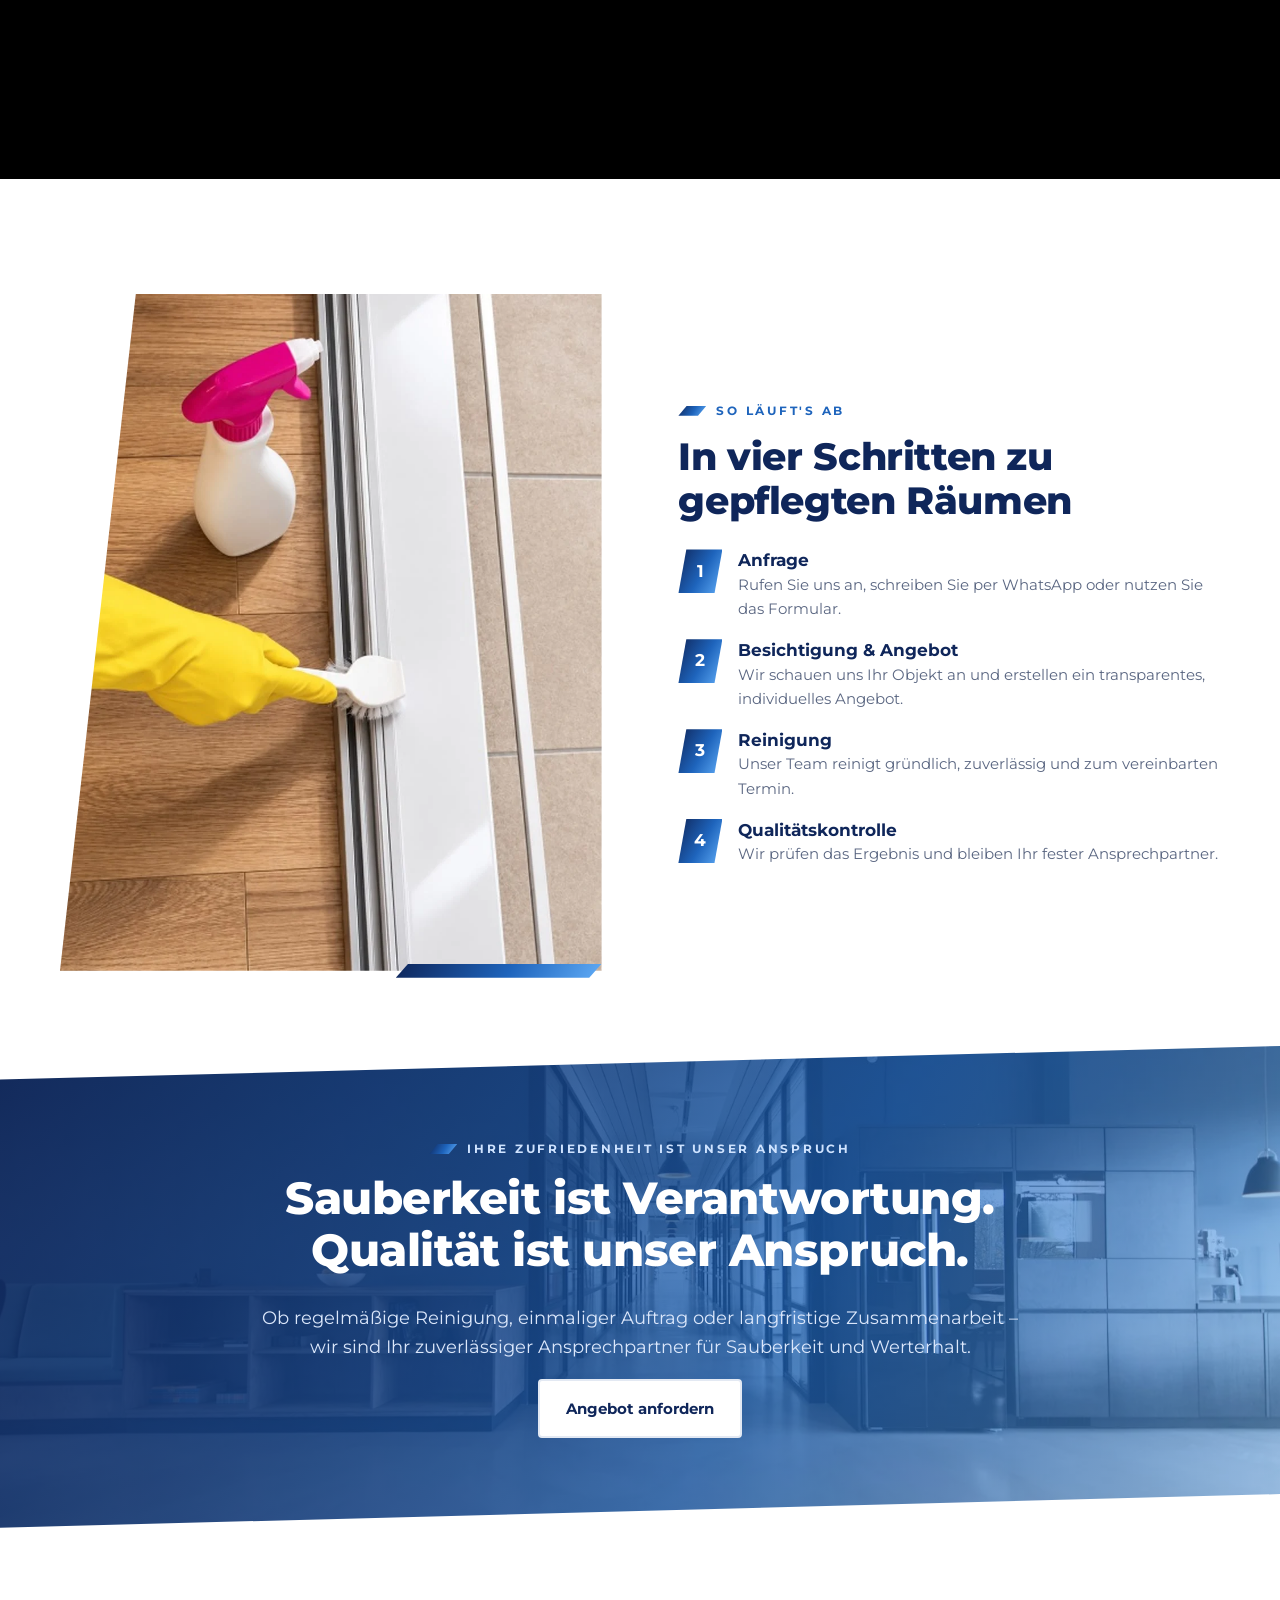
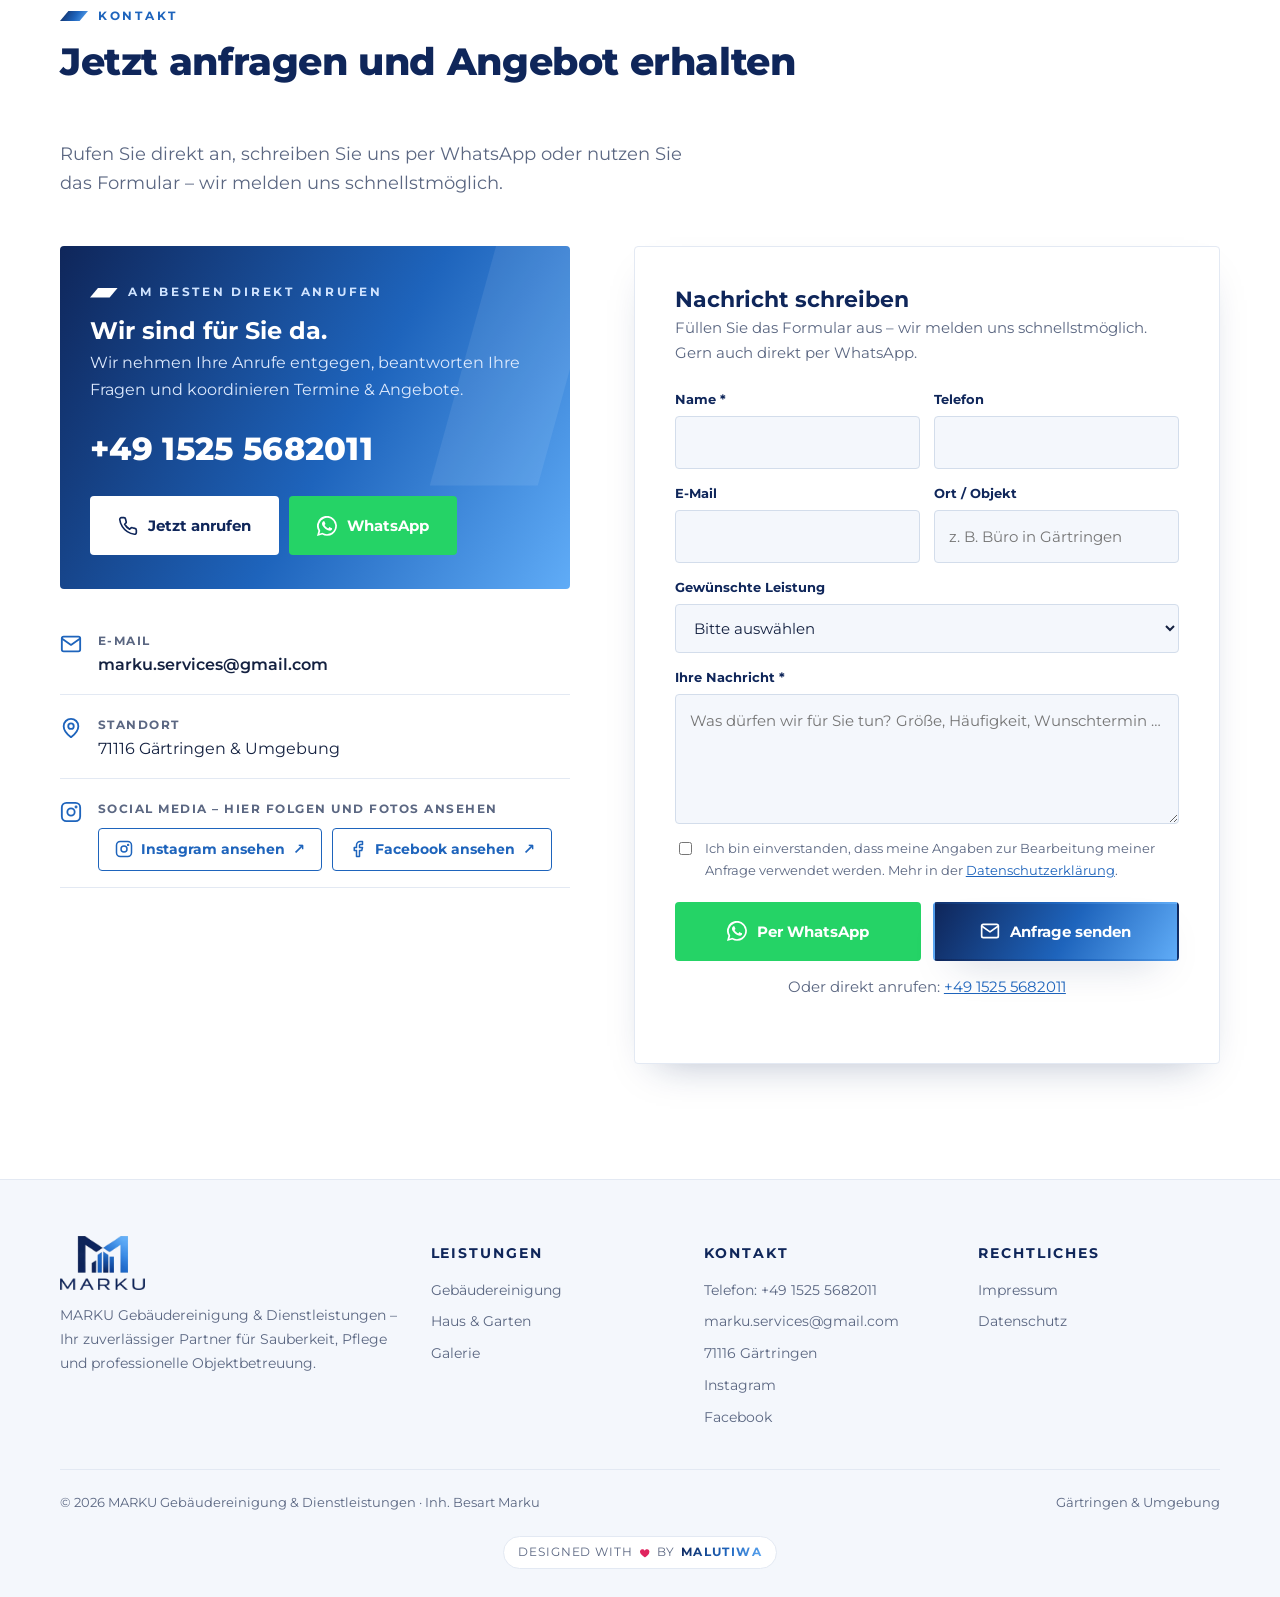
==== commit 9ce5dab7: "Kontaktformular verschickt Anfragen direkt per E-Mail (kontakt.php) - kontakt.php: Server-Versand üb" ====
--- a/index.html
+++ b/index.html
@@ -288,9 +288,9 @@
           </ul>
         </div>
 
-        <form class="form reveal" id="contact-form" novalidate>
+        <form class="form reveal" id="contact-form" action="kontakt.php" method="post" novalidate>
           <h3>Nachricht schreiben</h3>
-          <p>Füllen Sie das Formular aus und senden Sie es bequem per WhatsApp oder E-Mail.</p>
+          <p>Füllen Sie das Formular aus – wir melden uns schnellstmöglich. Gern auch direkt per WhatsApp.</p>
           <div class="form__row">
             <div class="field"><label for="f-name">Name *</label><input id="f-name" name="name" autocomplete="name" required></div>
             <div class="field"><label for="f-phone">Telefon</label><input id="f-phone" name="phone" type="tel" autocomplete="tel"></div>
@@ -316,11 +316,14 @@
             </select>
           </div>
           <div class="field"><label for="f-msg">Ihre Nachricht *</label><textarea id="f-msg" name="message" required placeholder="Was dürfen wir für Sie tun? Größe, Häufigkeit, Wunschtermin …"></textarea></div>
-          <label class="consent"><input type="checkbox" id="f-consent" required> <span>Ich bin einverstanden, dass meine Angaben zur Bearbeitung meiner Anfrage verwendet werden. Mehr in der <a href="datenschutz.html">Datenschutzerklärung</a>.</span></label>
+          <label class="consent"><input type="checkbox" id="f-consent" name="consent" value="ja" required> <span>Ich bin einverstanden, dass meine Angaben zur Bearbeitung meiner Anfrage verwendet werden. Mehr in der <a href="datenschutz.html">Datenschutzerklärung</a>.</span></label>
+          <div class="form__hp" aria-hidden="true"><label for="f-website">Website</label><input id="f-website" name="website" tabindex="-1" autocomplete="off"></div>
+          <input type="hidden" name="started" id="f-started">
           <p class="form__error" id="form-error" role="alert"></p>
+          <p class="form__success" id="form-success" role="status"></p>
           <div class="form__actions">
             <button type="submit" class="btn btn--wa" data-via="whatsapp"><svg><use href="#i-wa"/></svg>Per WhatsApp</button>
-            <button type="submit" class="btn btn--primary" data-via="mail"><svg><use href="#i-mail"/></svg>Per E-Mail</button>
+            <button type="submit" class="btn btn--primary" data-via="mail"><svg><use href="#i-mail"/></svg><span>Anfrage senden</span></button>
           </div>
           <p class="form__note">Oder direkt anrufen: <a href="tel:+4915255682011">+49 1525 5682011</a> </p>
         </form>
--- a/assets/css/style.css
+++ b/assets/css/style.css
@@ -246,6 +246,9 @@
 .form__actions { display: grid; grid-template-columns: 1fr 1fr; gap: 12px; }
 .form__note { font-size: .78rem; color: var(--muted); margin: 14px 0 0; text-align: center; }
 .form__error { color: #c0392b; font-size: .85rem; font-weight: 600; margin: 0 0 12px; display: none; }
+.form__success { color: #1d7a46; background: #e9f7ef; border: 1px solid #bfe5cf; border-radius: var(--radius); padding: 12px 14px; font-size: .9rem; font-weight: 600; margin: 0 0 12px; display: none; }
+.form__hp { position: absolute; left: -9999px; width: 1px; height: 1px; overflow: hidden; }
+.form button[disabled] { opacity: .65; cursor: wait; }
 
 /* ---------- Footer ---------- */
 .footer { background: var(--soft); border-top: 1px solid var(--line); padding: 56px 0 28px; font-size: .9rem; color: var(--muted); }
